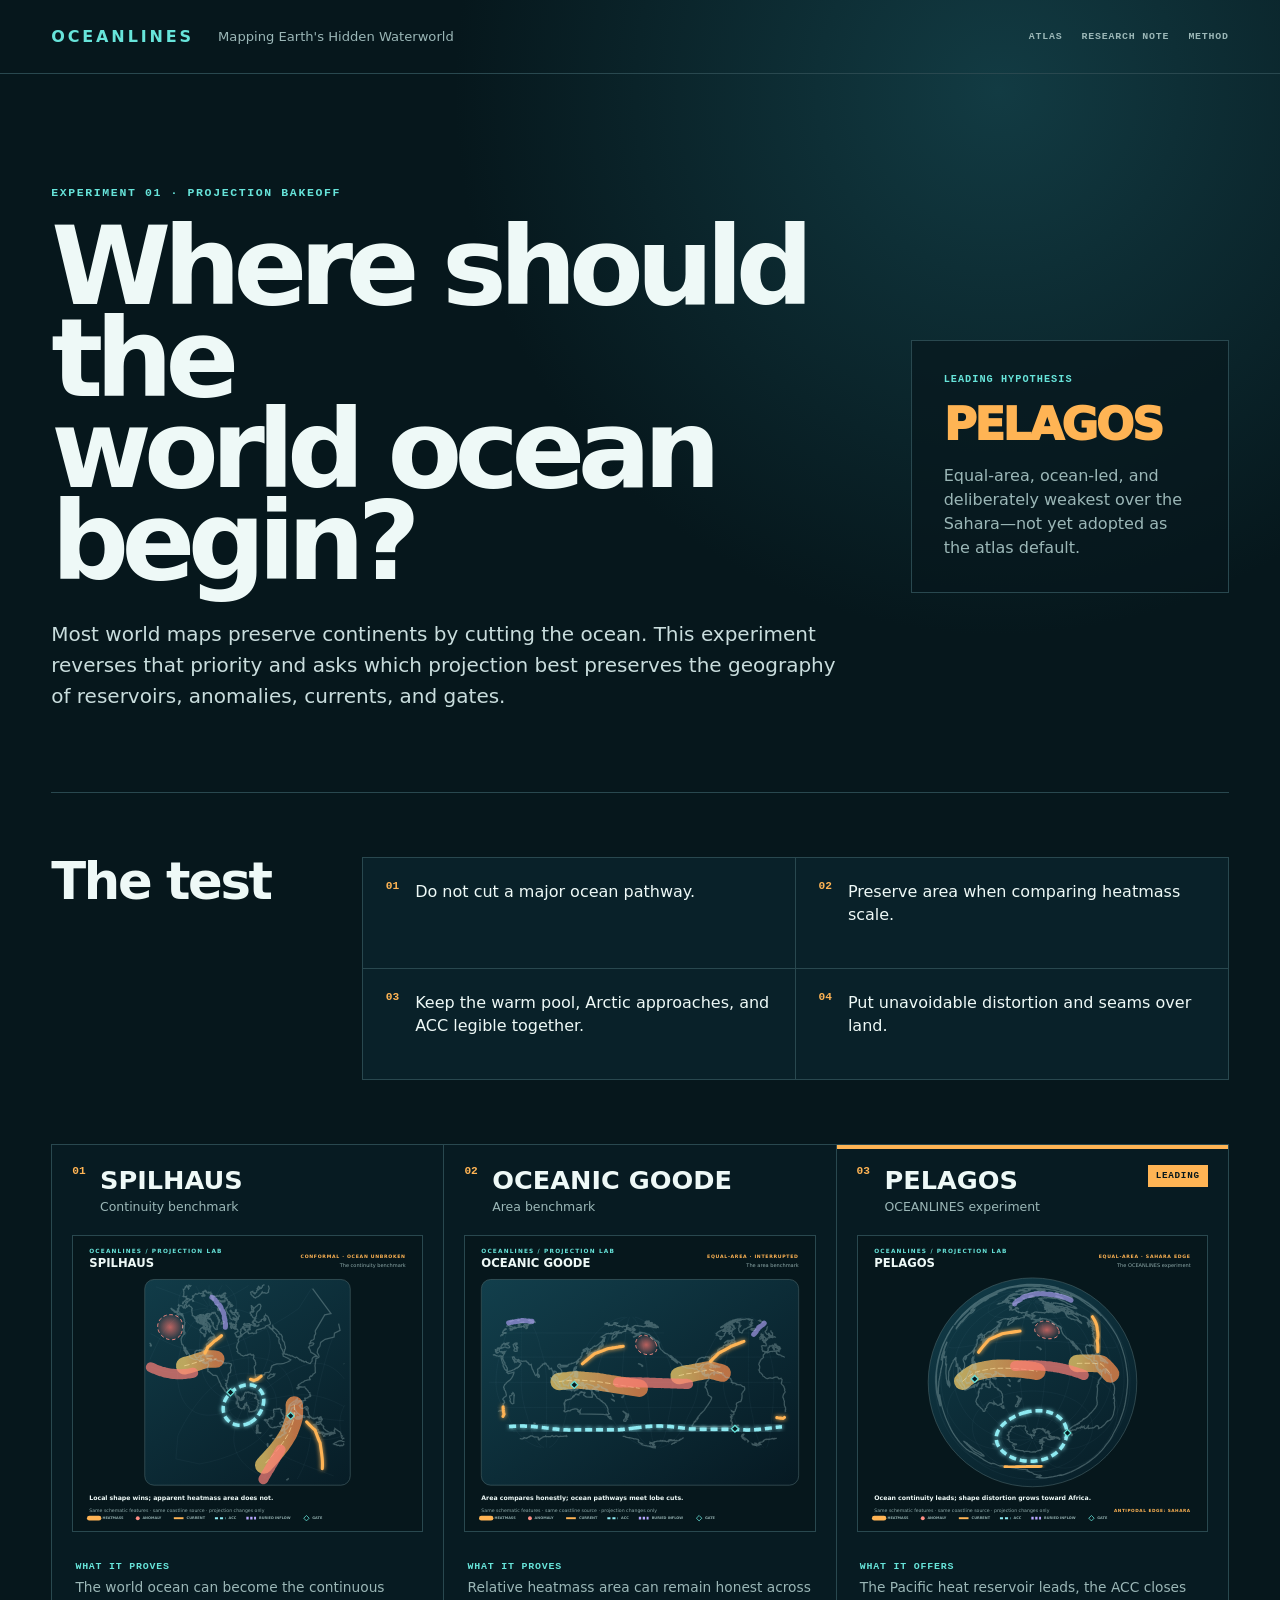
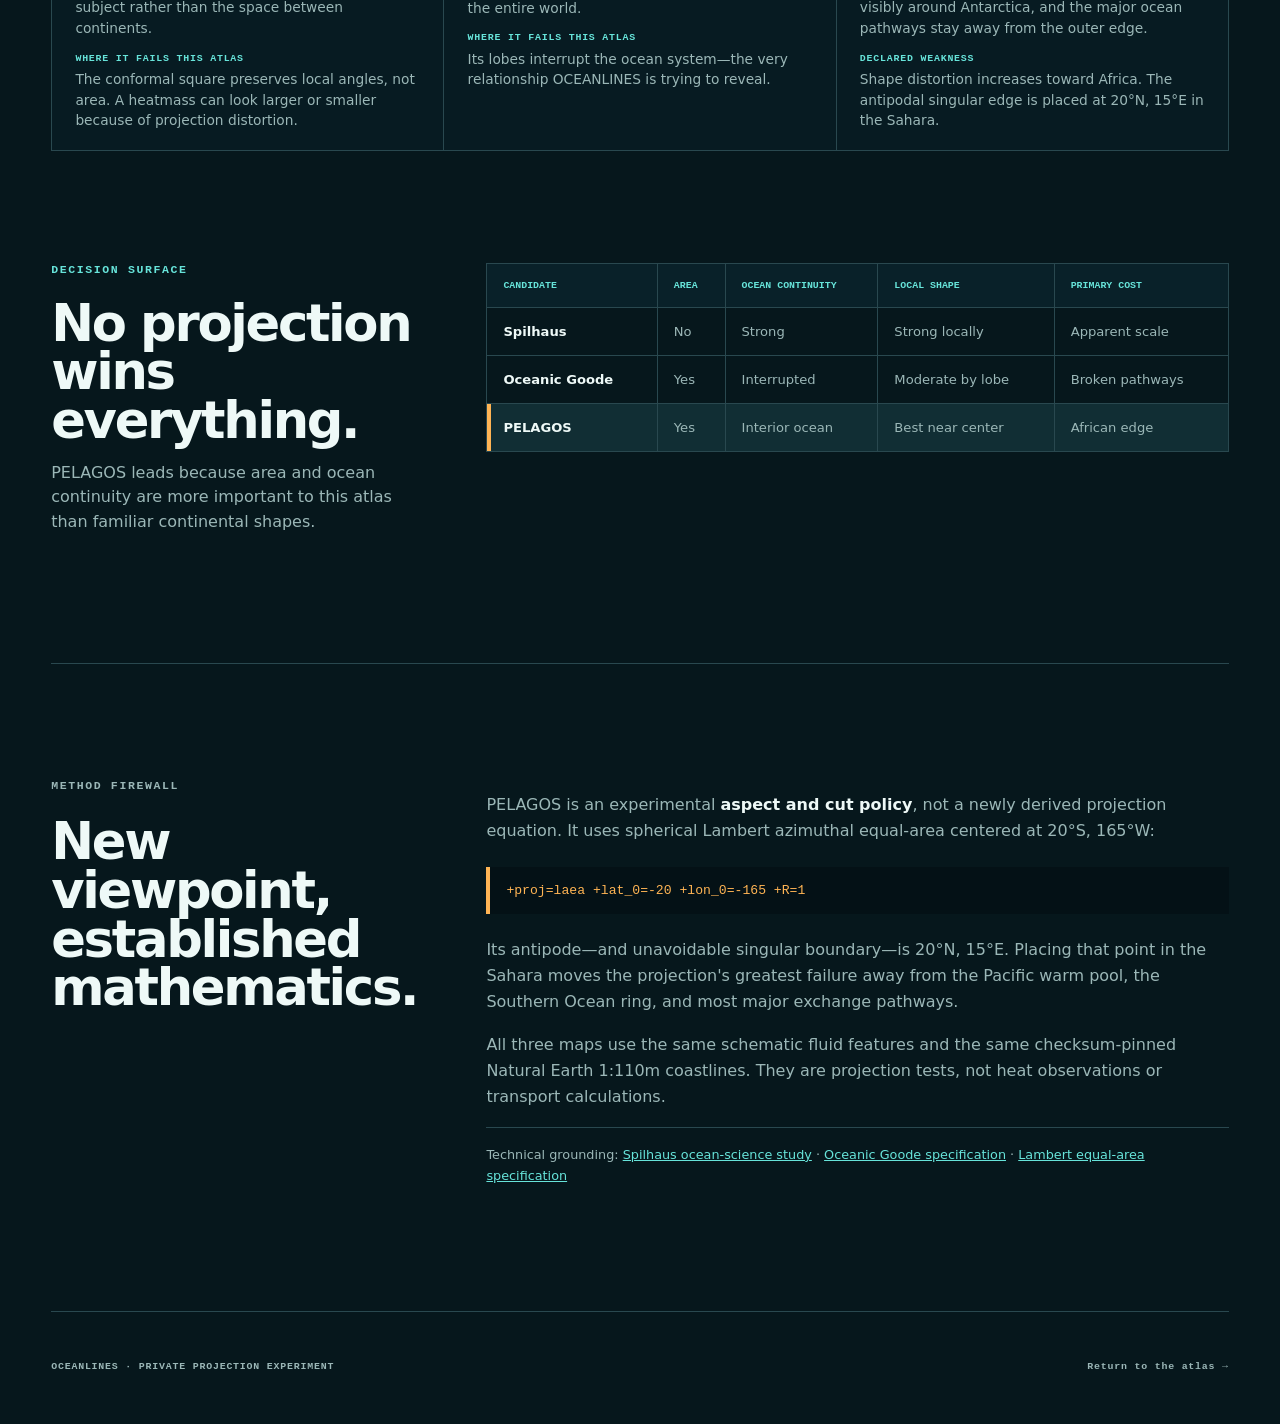
==== projections/index.html @ 92345ec1 "Add PELAGOS projection laboratory" ====
<!doctype html>
<html lang="en">
<head>
  <meta charset="utf-8">
  <meta name="viewport" content="width=device-width,initial-scale=1">
  <meta name="description" content="OCEANLINES projection laboratory comparing Spilhaus, Oceanic Goode, and the experimental PELAGOS ocean-first equal-area aspect.">
  <title>Projection Laboratory · OCEANLINES</title>
  <link rel="stylesheet" href="styles.css">
</head>
<body>
  <header class="masthead">
    <a class="wordmark" href="../">OCEANLINES</a>
    <p>Mapping Earth's Hidden Waterworld</p>
    <nav aria-label="Primary"><a href="../atlas/">Atlas</a><a href="../research/">Research note</a><a href="../atlas/README.md">Method</a></nav>
  </header>

  <main>
    <section class="hero" aria-labelledby="page-title">
      <p class="eyebrow">EXPERIMENT 01 · PROJECTION BAKEOFF</p>
      <h1 id="page-title">Where should the<br>world ocean begin?</h1>
      <p class="lede">Most world maps preserve continents by cutting the ocean. This experiment reverses that priority and asks which projection best preserves the geography of reservoirs, anomalies, currents, and gates.</p>
      <div class="status"><strong>Leading hypothesis</strong><span>PELAGOS</span><p>Equal-area, ocean-led, and deliberately weakest over the Sahara—not yet adopted as the atlas default.</p></div>
    </section>

    <section class="criteria" aria-labelledby="criteria-title">
      <h2 id="criteria-title">The test</h2>
      <ol>
        <li><b>01</b><span>Do not cut a major ocean pathway.</span></li>
        <li><b>02</b><span>Preserve area when comparing heatmass scale.</span></li>
        <li><b>03</b><span>Keep the warm pool, Arctic approaches, and ACC legible together.</span></li>
        <li><b>04</b><span>Put unavoidable distortion and seams over land.</span></li>
      </ol>
    </section>

    <section class="candidates" aria-label="Projection candidates">
      <article>
        <header><span>01</span><div><h2>Spilhaus</h2><p>Continuity benchmark</p></div></header>
        <a href="../figures/oceanlines-projection-spilhaus.svg" target="_blank" rel="noopener"><img src="../figures/oceanlines-projection-spilhaus.svg" alt="Spilhaus projection with a connected world ocean, distorted heatmass areas, an enclosed Antarctic Circumpolar Current, and fragmented continents."></a>
        <div class="verdict"><strong>What it proves</strong><p>The world ocean can become the continuous subject rather than the space between continents.</p><strong>Where it fails this atlas</strong><p>The conformal square preserves local angles, not area. A heatmass can look larger or smaller because of projection distortion.</p></div>
      </article>

      <article>
        <header><span>02</span><div><h2>Oceanic Goode</h2><p>Area benchmark</p></div></header>
        <a href="../figures/oceanlines-projection-oceanic-goode.svg" target="_blank" rel="noopener"><img src="../figures/oceanlines-projection-oceanic-goode.svg" alt="Oceanic Goode equal-area projection showing honest relative area but interruptions across the global ocean and current paths."></a>
        <div class="verdict"><strong>What it proves</strong><p>Relative heatmass area can remain honest across the entire world.</p><strong>Where it fails this atlas</strong><p>Its lobes interrupt the ocean system—the very relationship OCEANLINES is trying to reveal.</p></div>
      </article>

      <article class="leading">
        <header><span>03</span><div><h2>Pelagos</h2><p>OCEANLINES experiment</p></div><em>LEADING</em></header>
        <a href="../figures/oceanlines-projection-pelagos.svg" target="_blank" rel="noopener"><img src="../figures/oceanlines-projection-pelagos.svg" alt="PELAGOS equal-area circular projection centered in the South Pacific, showing tropical heat reservoirs across the middle and the Antarctic Circumpolar Current as a closed southern ring."></a>
        <div class="verdict"><strong>What it offers</strong><p>The Pacific heat reservoir leads, the ACC closes visibly around Antarctica, and the major ocean pathways stay away from the outer edge.</p><strong>Declared weakness</strong><p>Shape distortion increases toward Africa. The antipodal singular edge is placed at 20°N, 15°E in the Sahara.</p></div>
      </article>
    </section>

    <section class="scorecard" aria-labelledby="scorecard-title">
      <div><p class="eyebrow">DECISION SURFACE</p><h2 id="scorecard-title">No projection wins everything.</h2><p>PELAGOS leads because area and ocean continuity are more important to this atlas than familiar continental shapes.</p></div>
      <div class="table-wrap"><table>
        <thead><tr><th>Candidate</th><th>Area</th><th>Ocean continuity</th><th>Local shape</th><th>Primary cost</th></tr></thead>
        <tbody>
          <tr><th>Spilhaus</th><td>No</td><td>Strong</td><td>Strong locally</td><td>Apparent scale</td></tr>
          <tr><th>Oceanic Goode</th><td>Yes</td><td>Interrupted</td><td>Moderate by lobe</td><td>Broken pathways</td></tr>
          <tr class="selected"><th>PELAGOS</th><td>Yes</td><td>Interior ocean</td><td>Best near center</td><td>African edge</td></tr>
        </tbody>
      </table></div>
    </section>

    <section class="method" aria-labelledby="method-title">
      <div><p class="eyebrow">METHOD FIREWALL</p><h2 id="method-title">New viewpoint,<br>established mathematics.</h2></div>
      <div>
        <p>PELAGOS is an experimental <strong>aspect and cut policy</strong>, not a newly derived projection equation. It uses spherical Lambert azimuthal equal-area centered at 20°S, 165°W:</p>
        <code>+proj=laea +lat_0=-20 +lon_0=-165 +R=1</code>
        <p>Its antipode—and unavoidable singular boundary—is 20°N, 15°E. Placing that point in the Sahara moves the projection's greatest failure away from the Pacific warm pool, the Southern Ocean ring, and most major exchange pathways.</p>
        <p>All three maps use the same schematic fluid features and the same checksum-pinned Natural Earth 1:110m coastlines. They are projection tests, not heat observations or transport calculations.</p>
        <p class="sources">Technical grounding: <a href="https://doi.org/10.1038/s41597-023-02309-6">Spilhaus ocean-science study</a> · <a href="https://proj.org/en/stable/operations/projections/igh_o.html">Oceanic Goode specification</a> · <a href="https://proj.org/en/stable/operations/projections/laea.html">Lambert equal-area specification</a></p>
      </div>
    </section>
  </main>

  <footer><span>OCEANLINES · PRIVATE PROJECTION EXPERIMENT</span><a href="../atlas/">Return to the atlas →</a></footer>
</body>
</html>
---- projections/styles.css ----
:root { --deep:#06171c; --panel:#092129; --line:#29484f; --ink:#eef9f7; --muted:#9bb7b7; --cyan:#67e4da; --warm:#ffb454; --coral:#ff766c; }
* { box-sizing:border-box; }
html { overflow-x:hidden; background:var(--deep); }
body { margin:0; overflow-x:hidden; color:var(--ink); background:radial-gradient(circle at 78% 3%,#123b43 0,var(--deep) 34rem); font-family:Inter,ui-sans-serif,system-ui,sans-serif; }
a { color:inherit; }
.masthead { min-height:74px; padding:0 4vw; display:flex; align-items:center; gap:24px; border-bottom:1px solid var(--line); }
.wordmark { color:var(--cyan); font-weight:900; letter-spacing:.18em; text-decoration:none; }
.masthead p { margin:0; color:var(--muted); font-size:.82rem; }
.masthead nav { display:flex; gap:1.2rem; margin-left:auto; }
.masthead nav a { color:var(--muted); font:800 .62rem ui-monospace,monospace; letter-spacing:.08em; text-decoration:none; text-transform:uppercase; }
.masthead a:hover,.masthead a:focus-visible,footer a:hover,footer a:focus-visible { color:var(--cyan); }
main { width:min(1500px,92vw); margin:auto; }
.hero { min-height:610px; padding:7rem 0 5rem; display:grid; grid-template-columns:minmax(0,2fr) minmax(270px,.8fr); column-gap:5vw; align-content:center; }
.hero > * { min-width:0; }
.eyebrow { grid-column:1/-1; margin:0 0 1.4rem; color:var(--cyan); font:800 .72rem ui-monospace,monospace; letter-spacing:.14em; }
h1 { grid-column:1; margin:0; max-width:950px; font-size:clamp(4rem,8.5vw,8rem); line-height:.84; letter-spacing:-.07em; }
.lede { grid-column:1; max-width:800px; margin:2rem 0 0; color:#c9dddd; font-size:1.25rem; line-height:1.55; }
.status { grid-column:2; grid-row:2/5; align-self:center; padding:2rem; border:1px solid var(--line); background:rgb(6 23 28/.68); }
.status strong { display:block; color:var(--cyan); font:800 .64rem ui-monospace,monospace; letter-spacing:.1em; text-transform:uppercase; }
.status span { display:block; margin:.8rem 0; color:var(--warm); font-size:2.8rem; font-weight:950; letter-spacing:-.05em; }
.status p { margin:0; color:var(--muted); line-height:1.5; }
.criteria { display:grid; grid-template-columns:.6fr 2fr; gap:4vw; padding:4rem 0; border-top:1px solid var(--line); }
.criteria h2,.scorecard h2,.method h2 { margin:0; font-size:clamp(2rem,4vw,4rem); line-height:.95; letter-spacing:-.045em; }
.criteria ol { display:grid; grid-template-columns:1fr 1fr; gap:1px; margin:0; padding:1px; list-style:none; background:var(--line); }
.criteria li { min-height:110px; padding:1.4rem; display:flex; gap:1rem; background:var(--panel); }
.criteria li b { color:var(--warm); font:900 .7rem ui-monospace,monospace; }
.criteria li span { max-width:25rem; line-height:1.45; }
.candidates { display:grid; grid-template-columns:repeat(3,1fr); gap:1px; padding:1px; background:var(--line); }
.candidates article { min-width:0; padding:1.25rem; background:#071b22; }
.candidates article.leading { box-shadow:inset 0 4px 0 var(--warm); }
.candidates article > header { min-height:70px; display:flex; align-items:flex-start; gap:.9rem; }
.candidates header > span { color:var(--warm); font:900 .7rem ui-monospace,monospace; }
.candidates h2 { margin:0; font-size:1.6rem; text-transform:uppercase; }
.candidates header p { margin:.25rem 0 0; color:var(--muted); font-size:.78rem; }
.candidates header em { margin-left:auto; padding:.35rem .5rem; color:var(--deep); background:var(--warm); font:900 .58rem ui-monospace,monospace; letter-spacing:.08em; font-style:normal; }
.candidates article > a { display:block; }
.candidates article > a:focus-visible { outline:3px solid var(--cyan); outline-offset:3px; }
.candidates img { display:block; width:100%; border:1px solid var(--line); background:var(--deep); }
.verdict { padding:.9rem .2rem 0; }
.verdict strong { display:block; margin-top:.9rem; color:var(--cyan); font:800 .62rem ui-monospace,monospace; letter-spacing:.08em; text-transform:uppercase; }
.verdict p { margin:.35rem 0 0; color:var(--muted); font-size:.86rem; line-height:1.48; }
.scorecard,.method { display:grid; grid-template-columns:.75fr 1.5fr; gap:5vw; padding:7rem 0; border-bottom:1px solid var(--line); }
.scorecard > div > p:not(.eyebrow) { max-width:31rem; color:var(--muted); line-height:1.55; }
.table-wrap { overflow-x:auto; }
table { width:100%; border-collapse:collapse; font-size:.82rem; }
th,td { padding:1rem; border:1px solid var(--line); text-align:left; }
thead th { color:var(--cyan); background:var(--panel); font:800 .62rem ui-monospace,monospace; text-transform:uppercase; }
tbody th { color:var(--ink); }
tbody td { color:var(--muted); }
tr.selected { background:#112e34; box-shadow:inset 4px 0 0 var(--warm); }
.method > div:last-child { max-width:760px; }
.method p { color:var(--muted); line-height:1.65; }
.method strong { color:var(--ink); }
code { display:block; margin:1.4rem 0; padding:1rem; overflow:auto; border-left:4px solid var(--warm); color:var(--warm); background:#041116; font-size:.82rem; }
.sources { padding-top:1rem; border-top:1px solid var(--line); font-size:.8rem; }
.sources a { color:var(--cyan); }
footer { min-height:110px; padding:2rem 4vw; display:flex; align-items:center; color:var(--muted); font:800 .62rem ui-monospace,monospace; letter-spacing:.08em; }
footer a { margin-left:auto; text-decoration:none; }
@media (max-width:950px) {
  .hero { grid-template-columns:1fr; padding-top:5rem; }.hero .eyebrow,.hero h1,.hero .lede,.status { grid-column:1; grid-row:auto; }.status { margin-top:2rem; }
  .criteria,.scorecard,.method { grid-template-columns:1fr; }.candidates { grid-template-columns:1fr; }.candidates article { padding:1rem; }.candidates img { max-height:72vh; }
}
@media (max-width:620px) {
  .masthead p { display:none; }.masthead nav a:not(:first-child) { display:none; }.criteria ol { grid-template-columns:1fr; }h1 { max-width:100%; font-size:clamp(2.8rem,14vw,3.6rem); overflow-wrap:anywhere; }.hero { min-height:auto; }.lede,.status p { overflow-wrap:anywhere; }
}
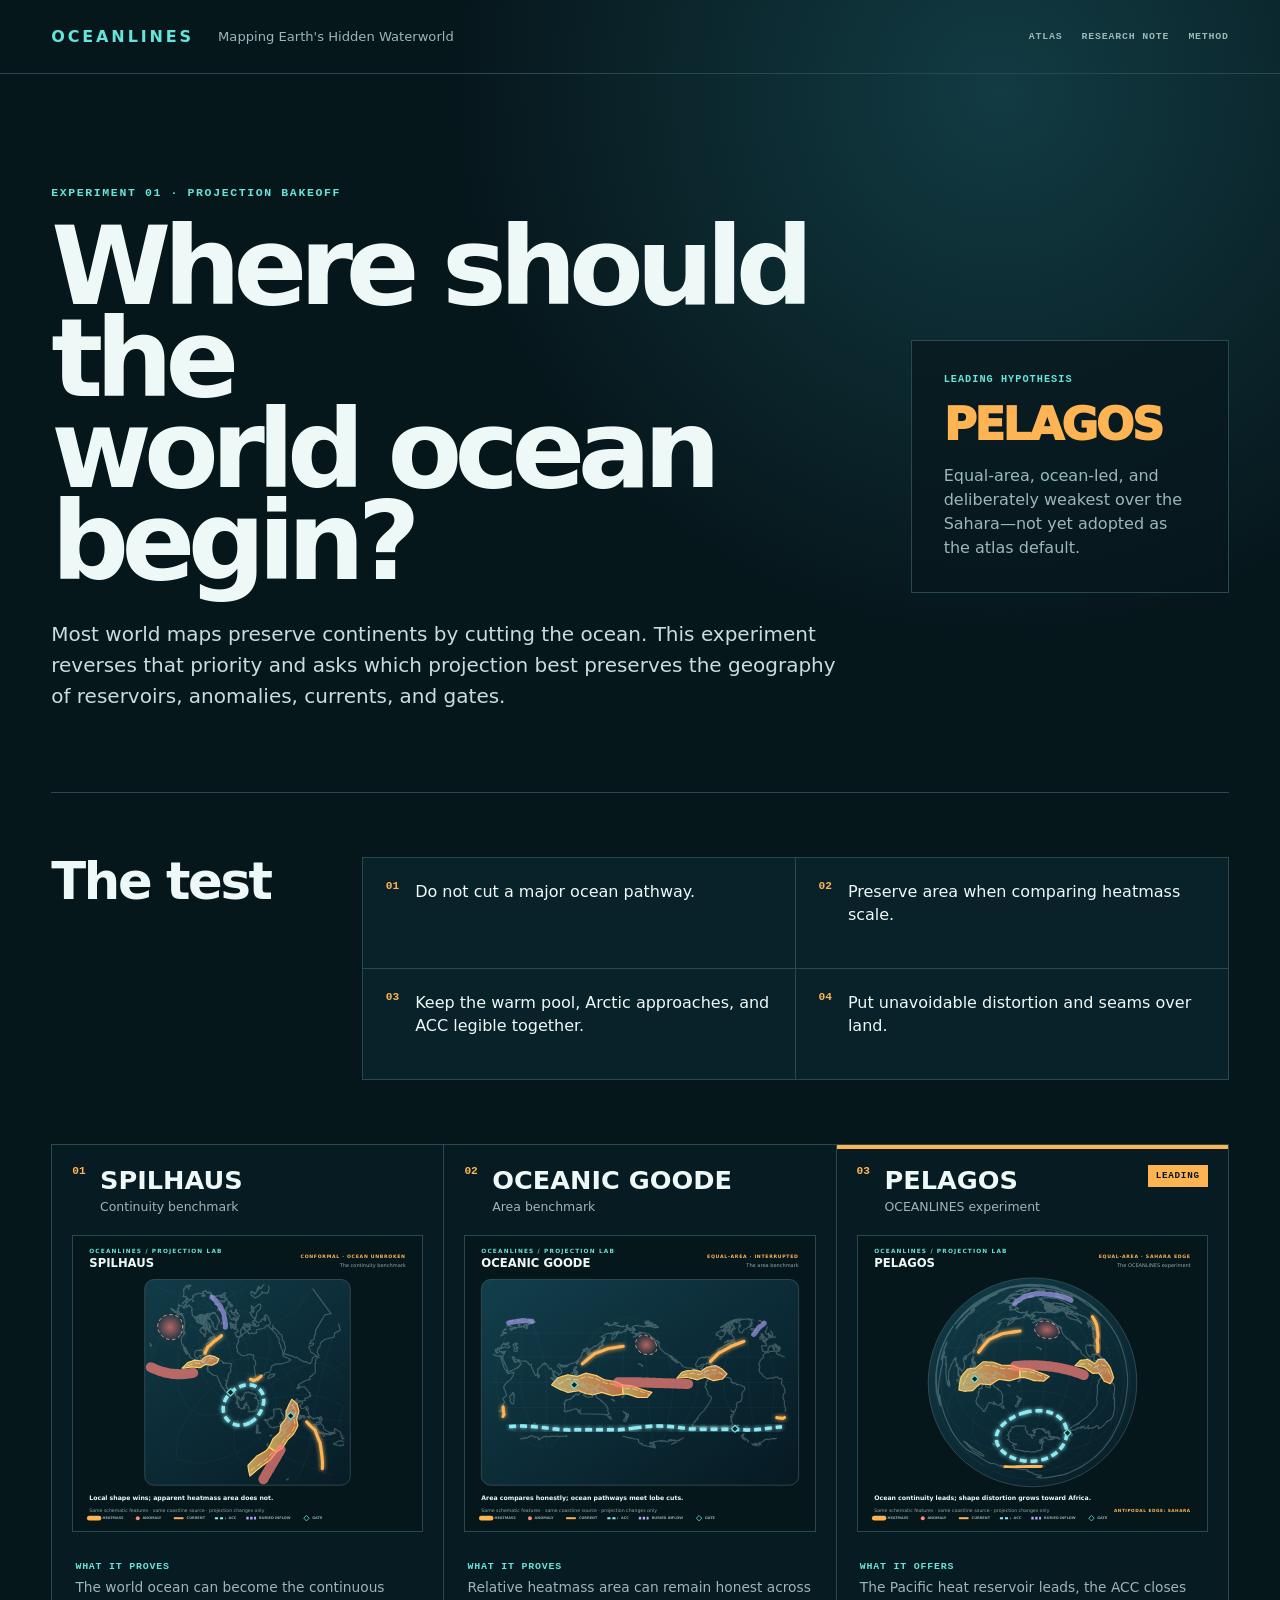
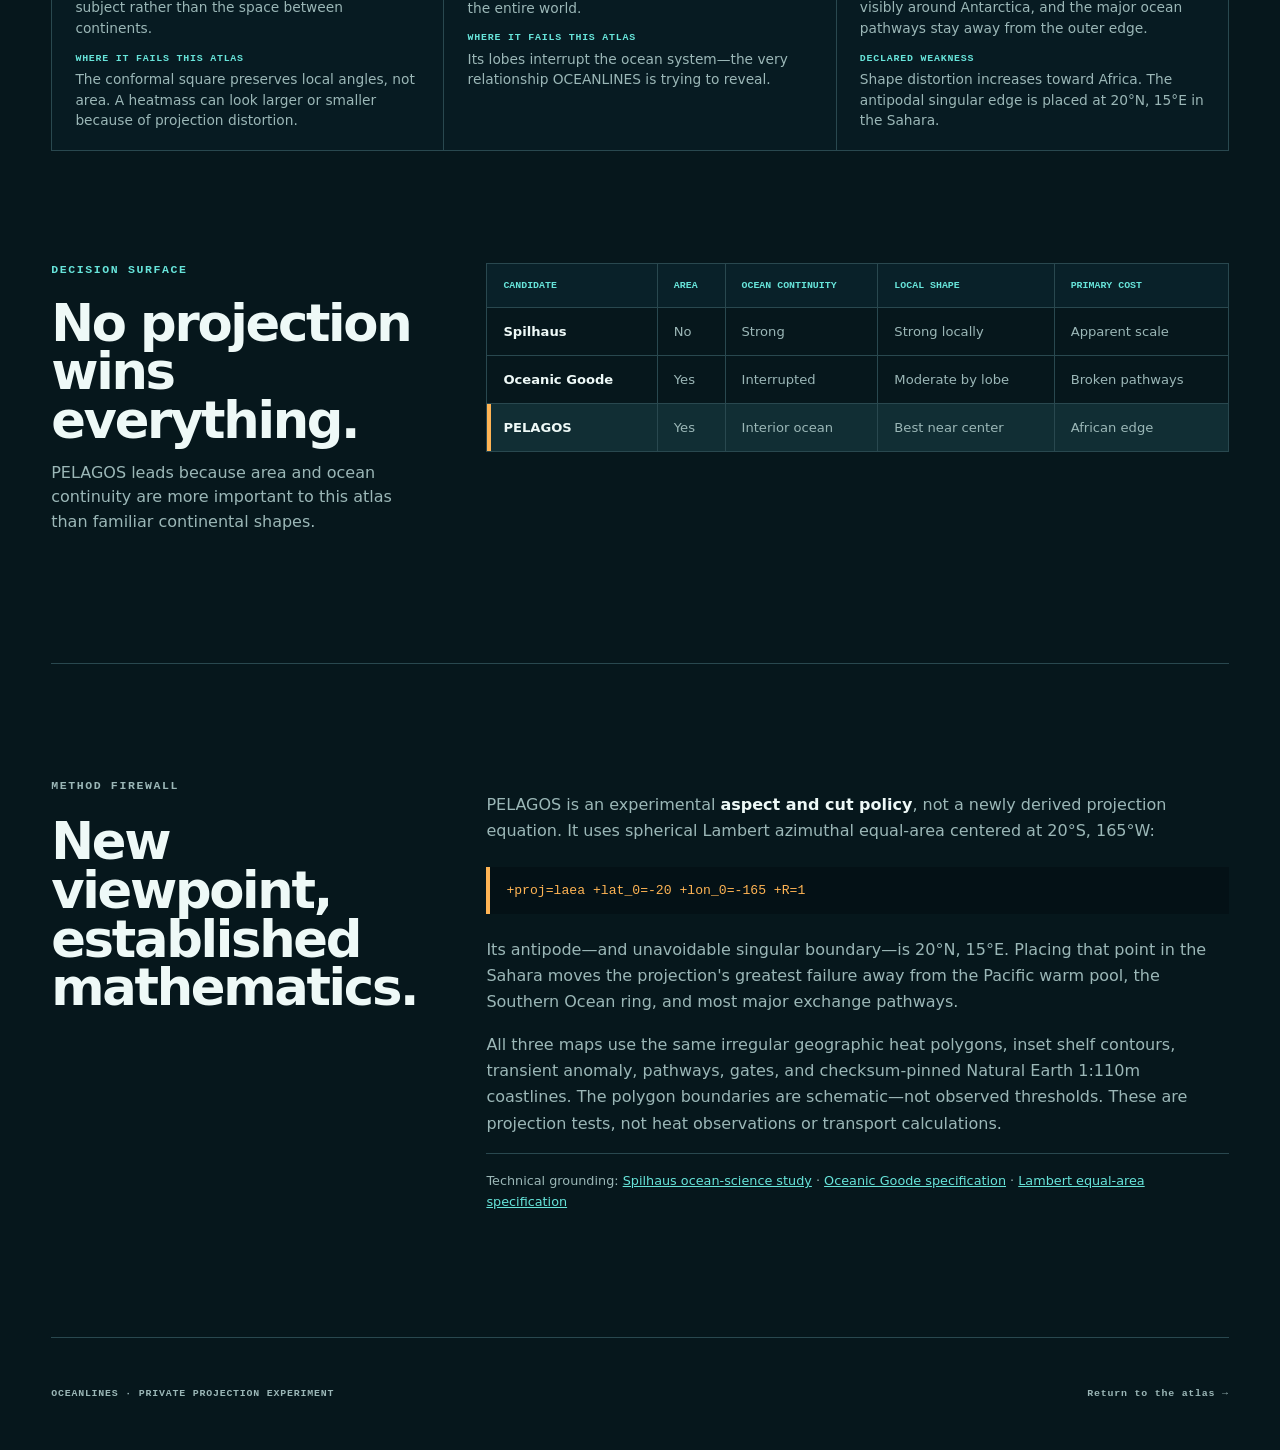
==== commit dbe8165e: "Project defined heatmass areas in bakeoff" ====
--- a/projections/index.html
+++ b/projections/index.html
@@ -70,7 +70,7 @@
         <p>PELAGOS is an experimental <strong>aspect and cut policy</strong>, not a newly derived projection equation. It uses spherical Lambert azimuthal equal-area centered at 20°S, 165°W:</p>
         <code>+proj=laea +lat_0=-20 +lon_0=-165 +R=1</code>
         <p>Its antipode—and unavoidable singular boundary—is 20°N, 15°E. Placing that point in the Sahara moves the projection's greatest failure away from the Pacific warm pool, the Southern Ocean ring, and most major exchange pathways.</p>
-        <p>All three maps use the same schematic fluid features and the same checksum-pinned Natural Earth 1:110m coastlines. They are projection tests, not heat observations or transport calculations.</p>
+        <p>All three maps use the same irregular geographic heat polygons, inset shelf contours, transient anomaly, pathways, gates, and checksum-pinned Natural Earth 1:110m coastlines. The polygon boundaries are schematic—not observed thresholds. These are projection tests, not heat observations or transport calculations.</p>
         <p class="sources">Technical grounding: <a href="https://doi.org/10.1038/s41597-023-02309-6">Spilhaus ocean-science study</a> · <a href="https://proj.org/en/stable/operations/projections/igh_o.html">Oceanic Goode specification</a> · <a href="https://proj.org/en/stable/operations/projections/laea.html">Lambert equal-area specification</a></p>
       </div>
     </section>
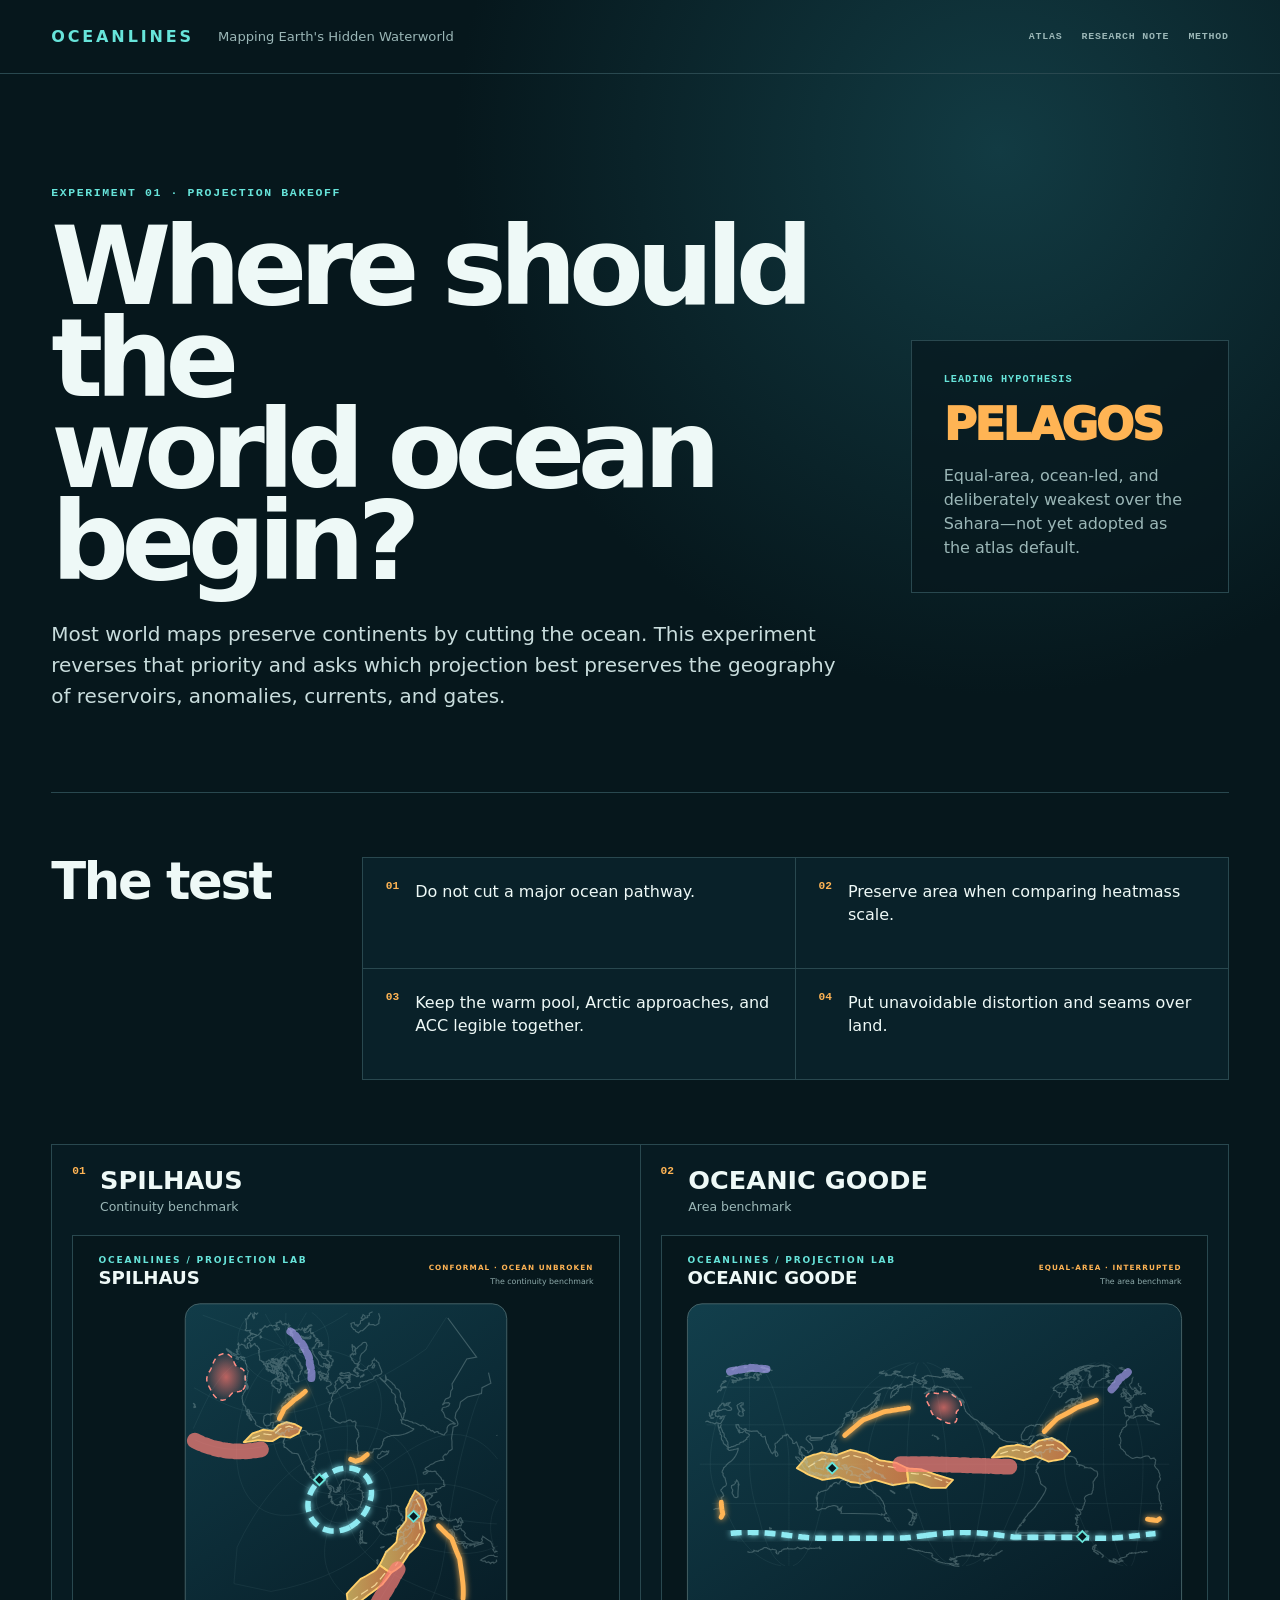
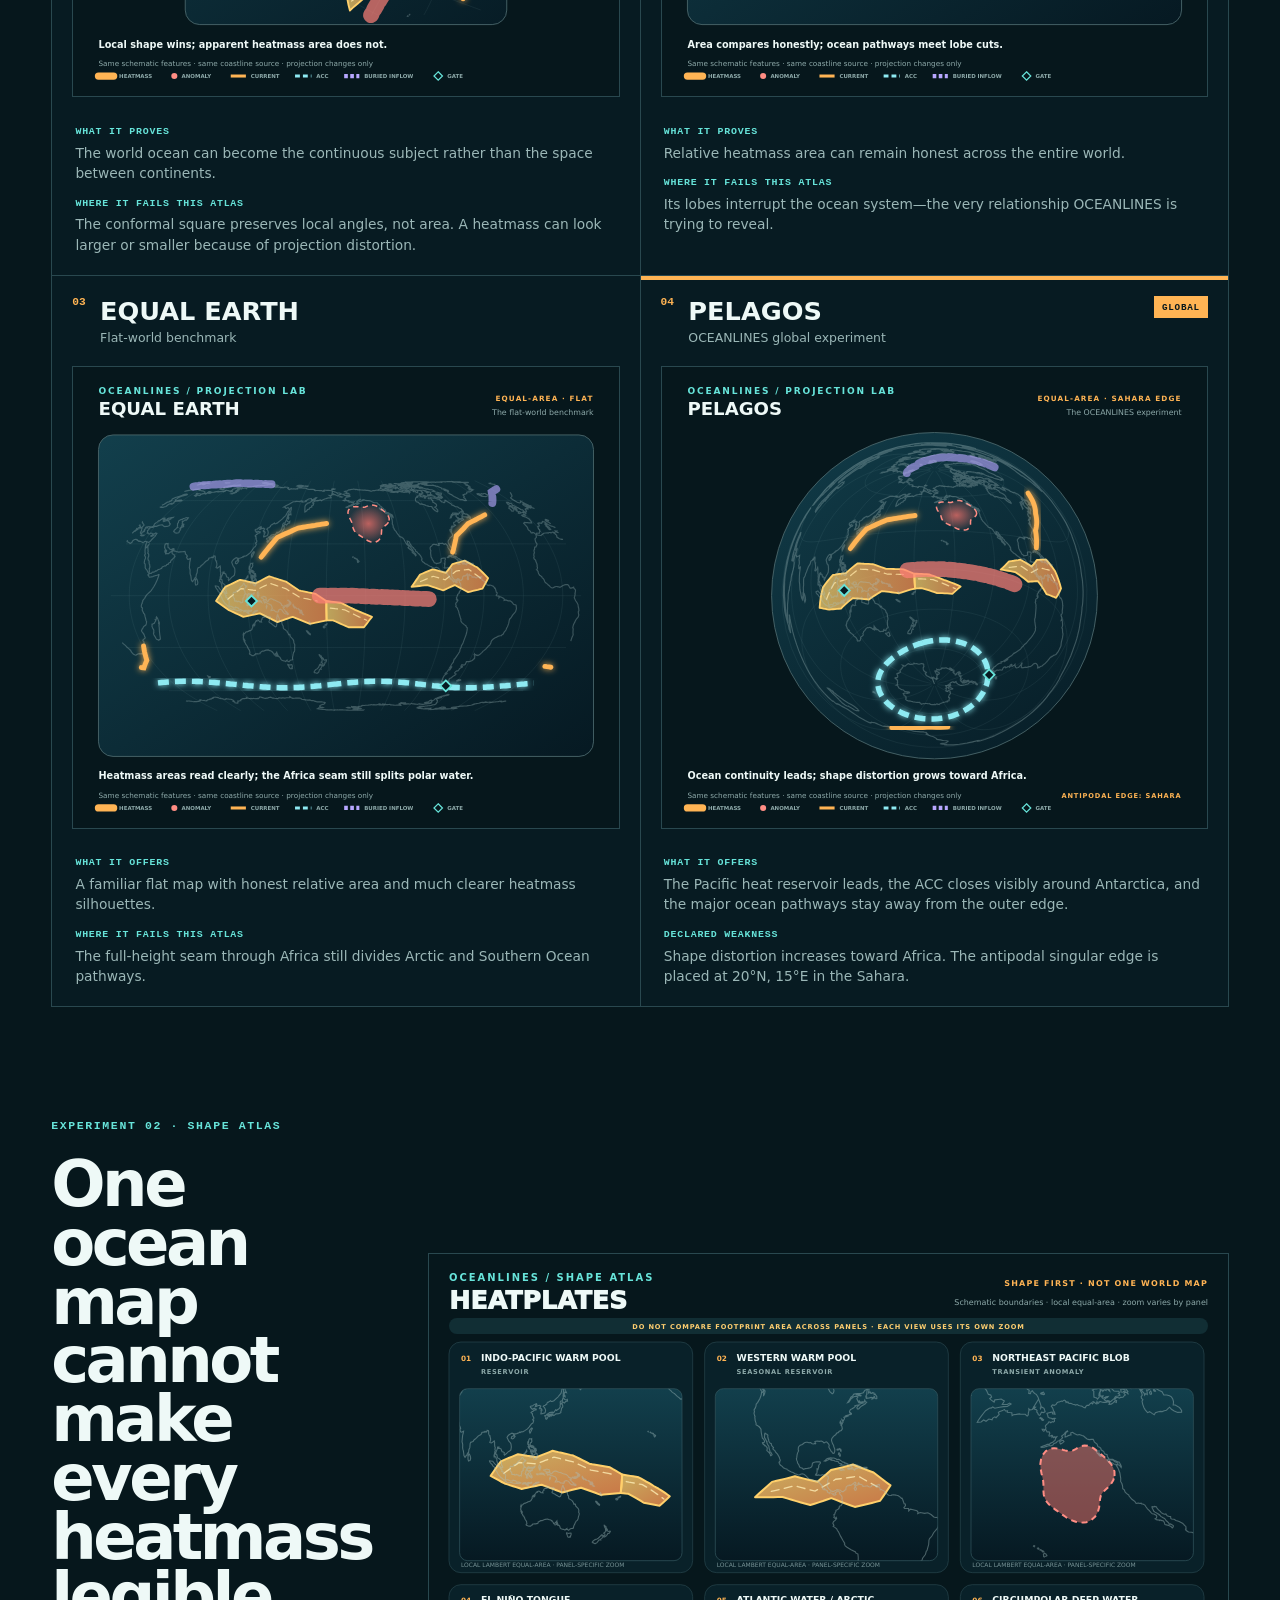
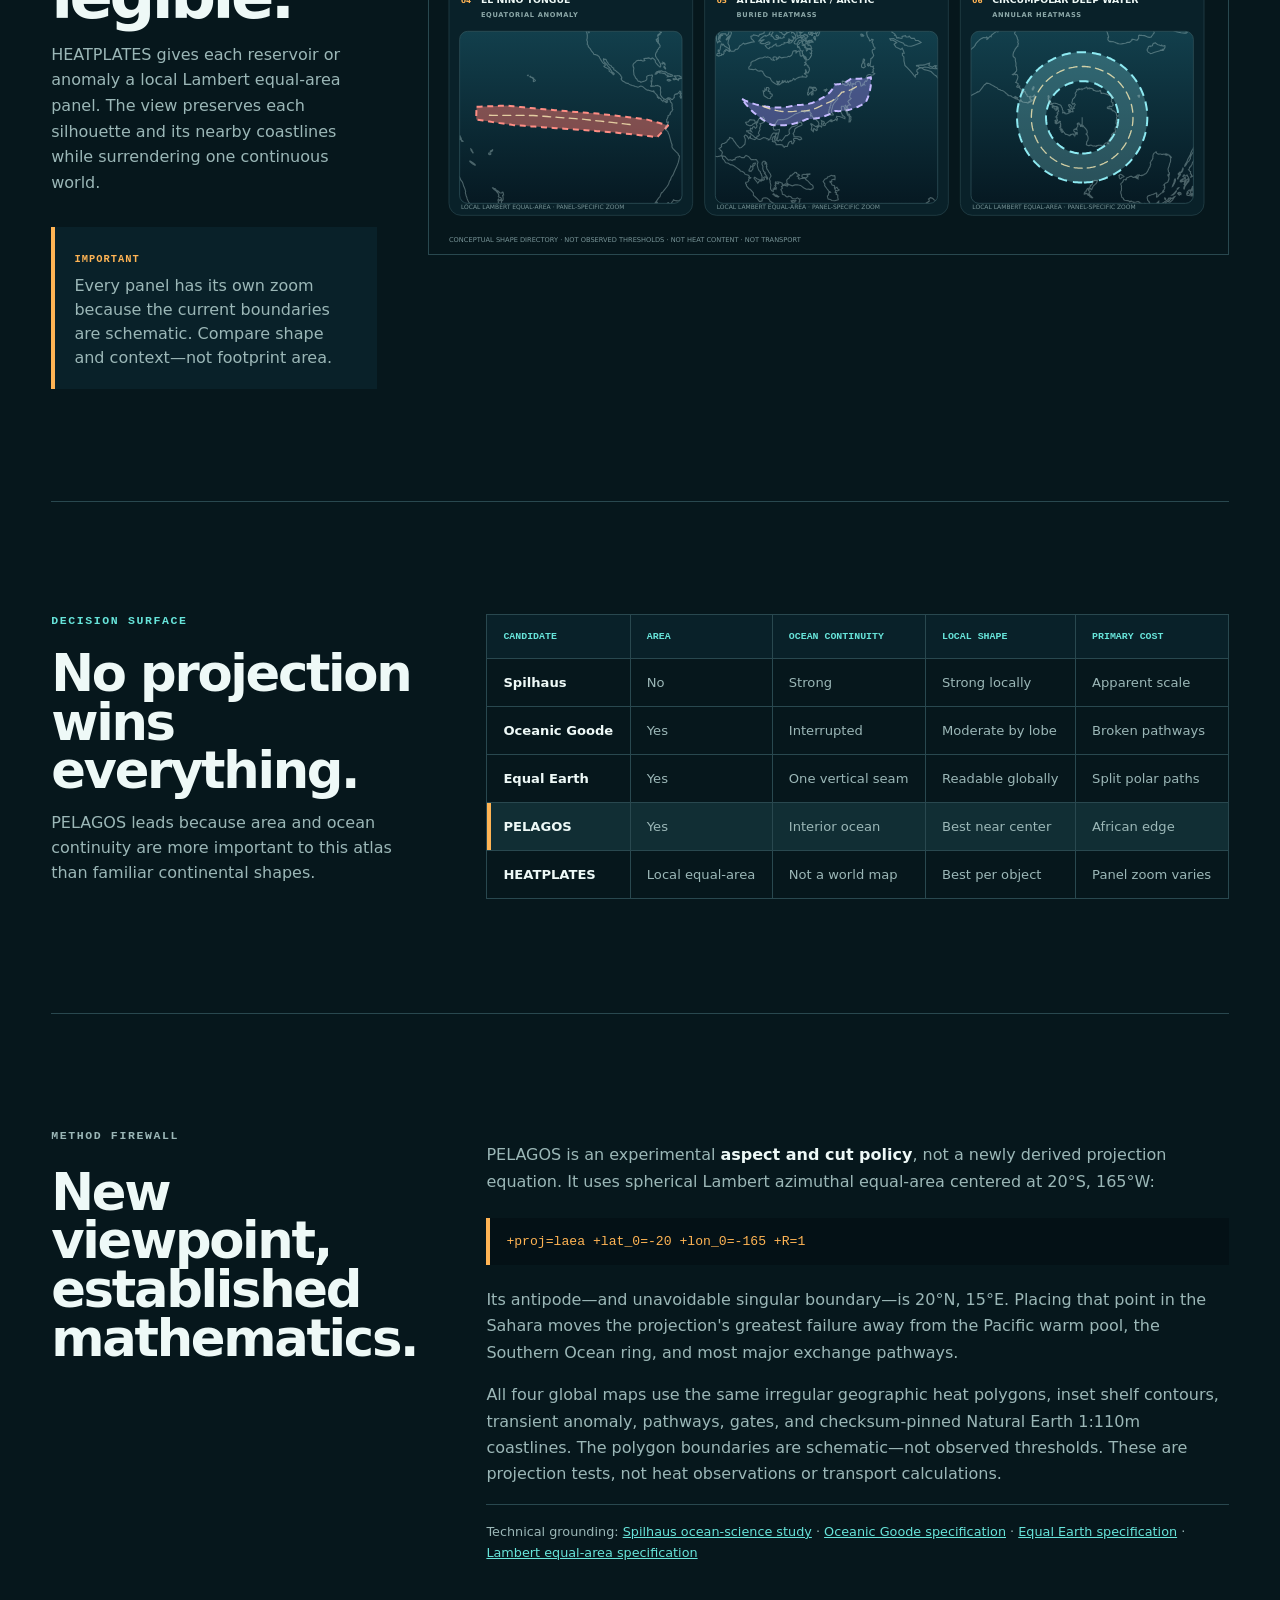
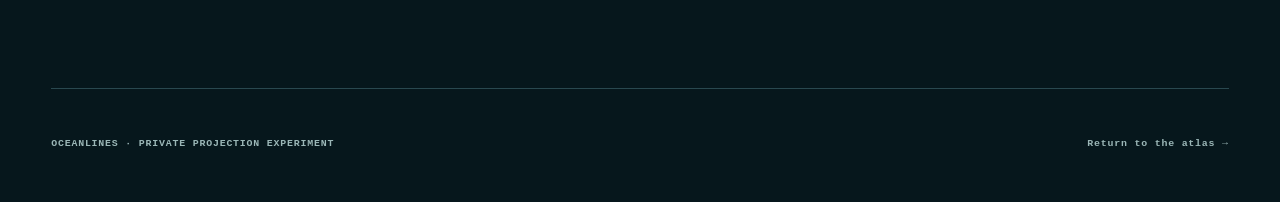
==== commit e91e67ad: "Add Equal Earth and HEATPLATES views" ====
--- a/projections/index.html
+++ b/projections/index.html
@@ -3,7 +3,7 @@
 <head>
   <meta charset="utf-8">
   <meta name="viewport" content="width=device-width,initial-scale=1">
-  <meta name="description" content="OCEANLINES projection laboratory comparing Spilhaus, Oceanic Goode, and the experimental PELAGOS ocean-first equal-area aspect.">
+  <meta name="description" content="OCEANLINES projection laboratory comparing Spilhaus, Oceanic Goode, Equal Earth, experimental PELAGOS, and local HEATPLATES.">
   <title>Projection Laboratory · OCEANLINES</title>
   <link rel="stylesheet" href="styles.css">
 </head>
@@ -45,11 +45,26 @@
         <div class="verdict"><strong>What it proves</strong><p>Relative heatmass area can remain honest across the entire world.</p><strong>Where it fails this atlas</strong><p>Its lobes interrupt the ocean system—the very relationship OCEANLINES is trying to reveal.</p></div>
       </article>
 
+      <article>
+        <header><span>03</span><div><h2>Equal Earth</h2><p>Flat-world benchmark</p></div></header>
+        <a href="../figures/oceanlines-projection-equal-earth.svg" target="_blank" rel="noopener"><img src="../figures/oceanlines-projection-equal-earth.svg" alt="South-Pacific-centered Equal Earth projection showing the defined heatmass areas prominently on a flat equal-area world map."></a>
+        <div class="verdict"><strong>What it offers</strong><p>A familiar flat map with honest relative area and much clearer heatmass silhouettes.</p><strong>Where it fails this atlas</strong><p>The full-height seam through Africa still divides Arctic and Southern Ocean pathways.</p></div>
+      </article>
       <article class="leading">
-        <header><span>03</span><div><h2>Pelagos</h2><p>OCEANLINES experiment</p></div><em>LEADING</em></header>
+        <header><span>04</span><div><h2>Pelagos</h2><p>OCEANLINES global experiment</p></div><em>GLOBAL</em></header>
         <a href="../figures/oceanlines-projection-pelagos.svg" target="_blank" rel="noopener"><img src="../figures/oceanlines-projection-pelagos.svg" alt="PELAGOS equal-area circular projection centered in the South Pacific, showing tropical heat reservoirs across the middle and the Antarctic Circumpolar Current as a closed southern ring."></a>
         <div class="verdict"><strong>What it offers</strong><p>The Pacific heat reservoir leads, the ACC closes visibly around Antarctica, and the major ocean pathways stay away from the outer edge.</p><strong>Declared weakness</strong><p>Shape distortion increases toward Africa. The antipodal singular edge is placed at 20°N, 15°E in the Sahara.</p></div>
       </article>
+    </section>
+
+    <section class="heatplates" aria-labelledby="heatplates-title">
+      <div class="heatplates-copy">
+        <p class="eyebrow">EXPERIMENT 02 · SHAPE ATLAS</p>
+        <h2 id="heatplates-title">One ocean map cannot make every heatmass legible.</h2>
+        <p>HEATPLATES gives each reservoir or anomaly a local Lambert equal-area panel. The view preserves each silhouette and its nearby coastlines while surrendering one continuous world.</p>
+        <div class="heatplates-rule"><strong>Important</strong><p>Every panel has its own zoom because the current boundaries are schematic. Compare shape and context—not footprint area.</p></div>
+      </div>
+      <a class="heatplates-figure" href="../figures/oceanlines-heatplates.svg" target="_blank" rel="noopener"><img src="../figures/oceanlines-heatplates.svg" alt="HEATPLATES shape atlas with six separate flat local equal-area panels for the Indo-Pacific warm pool, Western warm pool, Northeast Pacific Blob, El Niño tongue, Atlantic Water in the Arctic, and Circumpolar Deep Water."></a>
     </section>
 
     <section class="scorecard" aria-labelledby="scorecard-title">
@@ -59,7 +74,9 @@
         <tbody>
           <tr><th>Spilhaus</th><td>No</td><td>Strong</td><td>Strong locally</td><td>Apparent scale</td></tr>
           <tr><th>Oceanic Goode</th><td>Yes</td><td>Interrupted</td><td>Moderate by lobe</td><td>Broken pathways</td></tr>
+          <tr><th>Equal Earth</th><td>Yes</td><td>One vertical seam</td><td>Readable globally</td><td>Split polar paths</td></tr>
           <tr class="selected"><th>PELAGOS</th><td>Yes</td><td>Interior ocean</td><td>Best near center</td><td>African edge</td></tr>
+          <tr><th>HEATPLATES</th><td>Local equal-area</td><td>Not a world map</td><td>Best per object</td><td>Panel zoom varies</td></tr>
         </tbody>
       </table></div>
     </section>
@@ -70,8 +87,8 @@
         <p>PELAGOS is an experimental <strong>aspect and cut policy</strong>, not a newly derived projection equation. It uses spherical Lambert azimuthal equal-area centered at 20°S, 165°W:</p>
         <code>+proj=laea +lat_0=-20 +lon_0=-165 +R=1</code>
         <p>Its antipode—and unavoidable singular boundary—is 20°N, 15°E. Placing that point in the Sahara moves the projection's greatest failure away from the Pacific warm pool, the Southern Ocean ring, and most major exchange pathways.</p>
-        <p>All three maps use the same irregular geographic heat polygons, inset shelf contours, transient anomaly, pathways, gates, and checksum-pinned Natural Earth 1:110m coastlines. The polygon boundaries are schematic—not observed thresholds. These are projection tests, not heat observations or transport calculations.</p>
-        <p class="sources">Technical grounding: <a href="https://doi.org/10.1038/s41597-023-02309-6">Spilhaus ocean-science study</a> · <a href="https://proj.org/en/stable/operations/projections/igh_o.html">Oceanic Goode specification</a> · <a href="https://proj.org/en/stable/operations/projections/laea.html">Lambert equal-area specification</a></p>
+        <p>All four global maps use the same irregular geographic heat polygons, inset shelf contours, transient anomaly, pathways, gates, and checksum-pinned Natural Earth 1:110m coastlines. The polygon boundaries are schematic—not observed thresholds. These are projection tests, not heat observations or transport calculations.</p>
+        <p class="sources">Technical grounding: <a href="https://doi.org/10.1038/s41597-023-02309-6">Spilhaus ocean-science study</a> · <a href="https://proj.org/en/stable/operations/projections/igh_o.html">Oceanic Goode specification</a> · <a href="https://proj.org/en/stable/operations/projections/eqearth.html">Equal Earth specification</a> · <a href="https://proj.org/en/stable/operations/projections/laea.html">Lambert equal-area specification</a></p>
       </div>
     </section>
   </main>
--- a/projections/styles.css
+++ b/projections/styles.css
@@ -25,7 +25,7 @@
 .criteria li { min-height:110px; padding:1.4rem; display:flex; gap:1rem; background:var(--panel); }
 .criteria li b { color:var(--warm); font:900 .7rem ui-monospace,monospace; }
 .criteria li span { max-width:25rem; line-height:1.45; }
-.candidates { display:grid; grid-template-columns:repeat(3,1fr); gap:1px; padding:1px; background:var(--line); }
+.candidates { display:grid; grid-template-columns:repeat(2,1fr); gap:1px; padding:1px; background:var(--line); }
 .candidates article { min-width:0; padding:1.25rem; background:#071b22; }
 .candidates article.leading { box-shadow:inset 0 4px 0 var(--warm); }
 .candidates article > header { min-height:70px; display:flex; align-items:flex-start; gap:.9rem; }
@@ -39,6 +39,15 @@
 .verdict { padding:.9rem .2rem 0; }
 .verdict strong { display:block; margin-top:.9rem; color:var(--cyan); font:800 .62rem ui-monospace,monospace; letter-spacing:.08em; text-transform:uppercase; }
 .verdict p { margin:.35rem 0 0; color:var(--muted); font-size:.86rem; line-height:1.48; }
+.heatplates { display:grid; grid-template-columns:minmax(270px,.65fr) minmax(0,1.6fr); gap:4vw; align-items:center; padding:7rem 0; border-bottom:1px solid var(--line); }
+.heatplates h2 { margin:0; font-size:clamp(2.4rem,5vw,5rem); line-height:.92; letter-spacing:-.055em; }
+.heatplates-copy > p:not(.eyebrow) { color:var(--muted); line-height:1.6; }
+.heatplates-rule { margin-top:2rem; padding:1.2rem; border-left:4px solid var(--warm); background:var(--panel); }
+.heatplates-rule strong { color:var(--warm); font:900 .65rem ui-monospace,monospace; letter-spacing:.1em; text-transform:uppercase; }
+.heatplates-rule p { margin:.5rem 0 0; color:var(--muted); line-height:1.5; }
+.heatplates-figure { display:block; min-width:0; }
+.heatplates-figure:focus-visible { outline:3px solid var(--cyan); outline-offset:3px; }
+.heatplates-figure img { display:block; width:100%; border:1px solid var(--line); background:var(--deep); }
 .scorecard,.method { display:grid; grid-template-columns:.75fr 1.5fr; gap:5vw; padding:7rem 0; border-bottom:1px solid var(--line); }
 .scorecard > div > p:not(.eyebrow) { max-width:31rem; color:var(--muted); line-height:1.55; }
 .table-wrap { overflow-x:auto; }
@@ -58,7 +67,7 @@
 footer a { margin-left:auto; text-decoration:none; }
 @media (max-width:950px) {
   .hero { grid-template-columns:1fr; padding-top:5rem; }.hero .eyebrow,.hero h1,.hero .lede,.status { grid-column:1; grid-row:auto; }.status { margin-top:2rem; }
-  .criteria,.scorecard,.method { grid-template-columns:1fr; }.candidates { grid-template-columns:1fr; }.candidates article { padding:1rem; }.candidates img { max-height:72vh; }
+  .criteria,.scorecard,.method,.heatplates { grid-template-columns:1fr; }.candidates { grid-template-columns:1fr; }.candidates article { padding:1rem; }.candidates img { max-height:72vh; }
 }
 @media (max-width:620px) {
   .masthead p { display:none; }.masthead nav a:not(:first-child) { display:none; }.criteria ol { grid-template-columns:1fr; }h1 { max-width:100%; font-size:clamp(2.8rem,14vw,3.6rem); overflow-wrap:anywhere; }.hero { min-height:auto; }.lede,.status p { overflow-wrap:anywhere; }
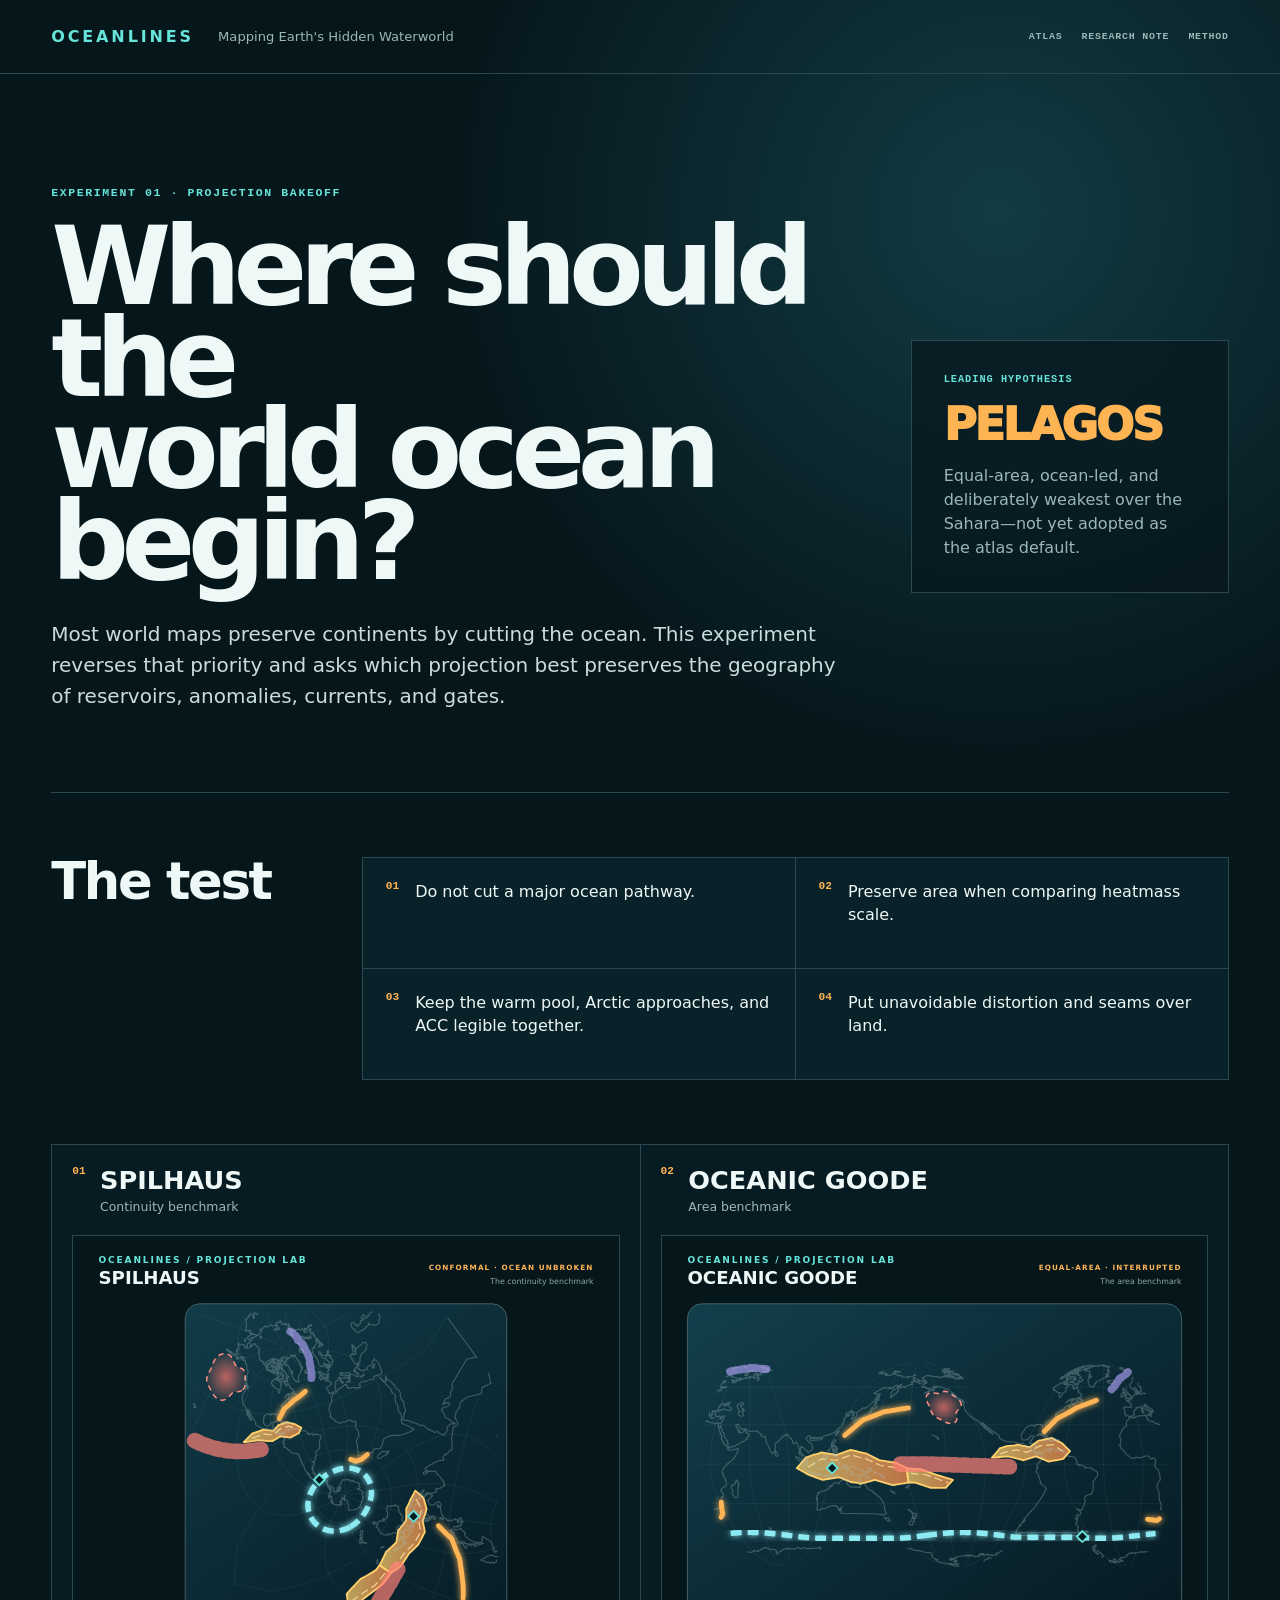
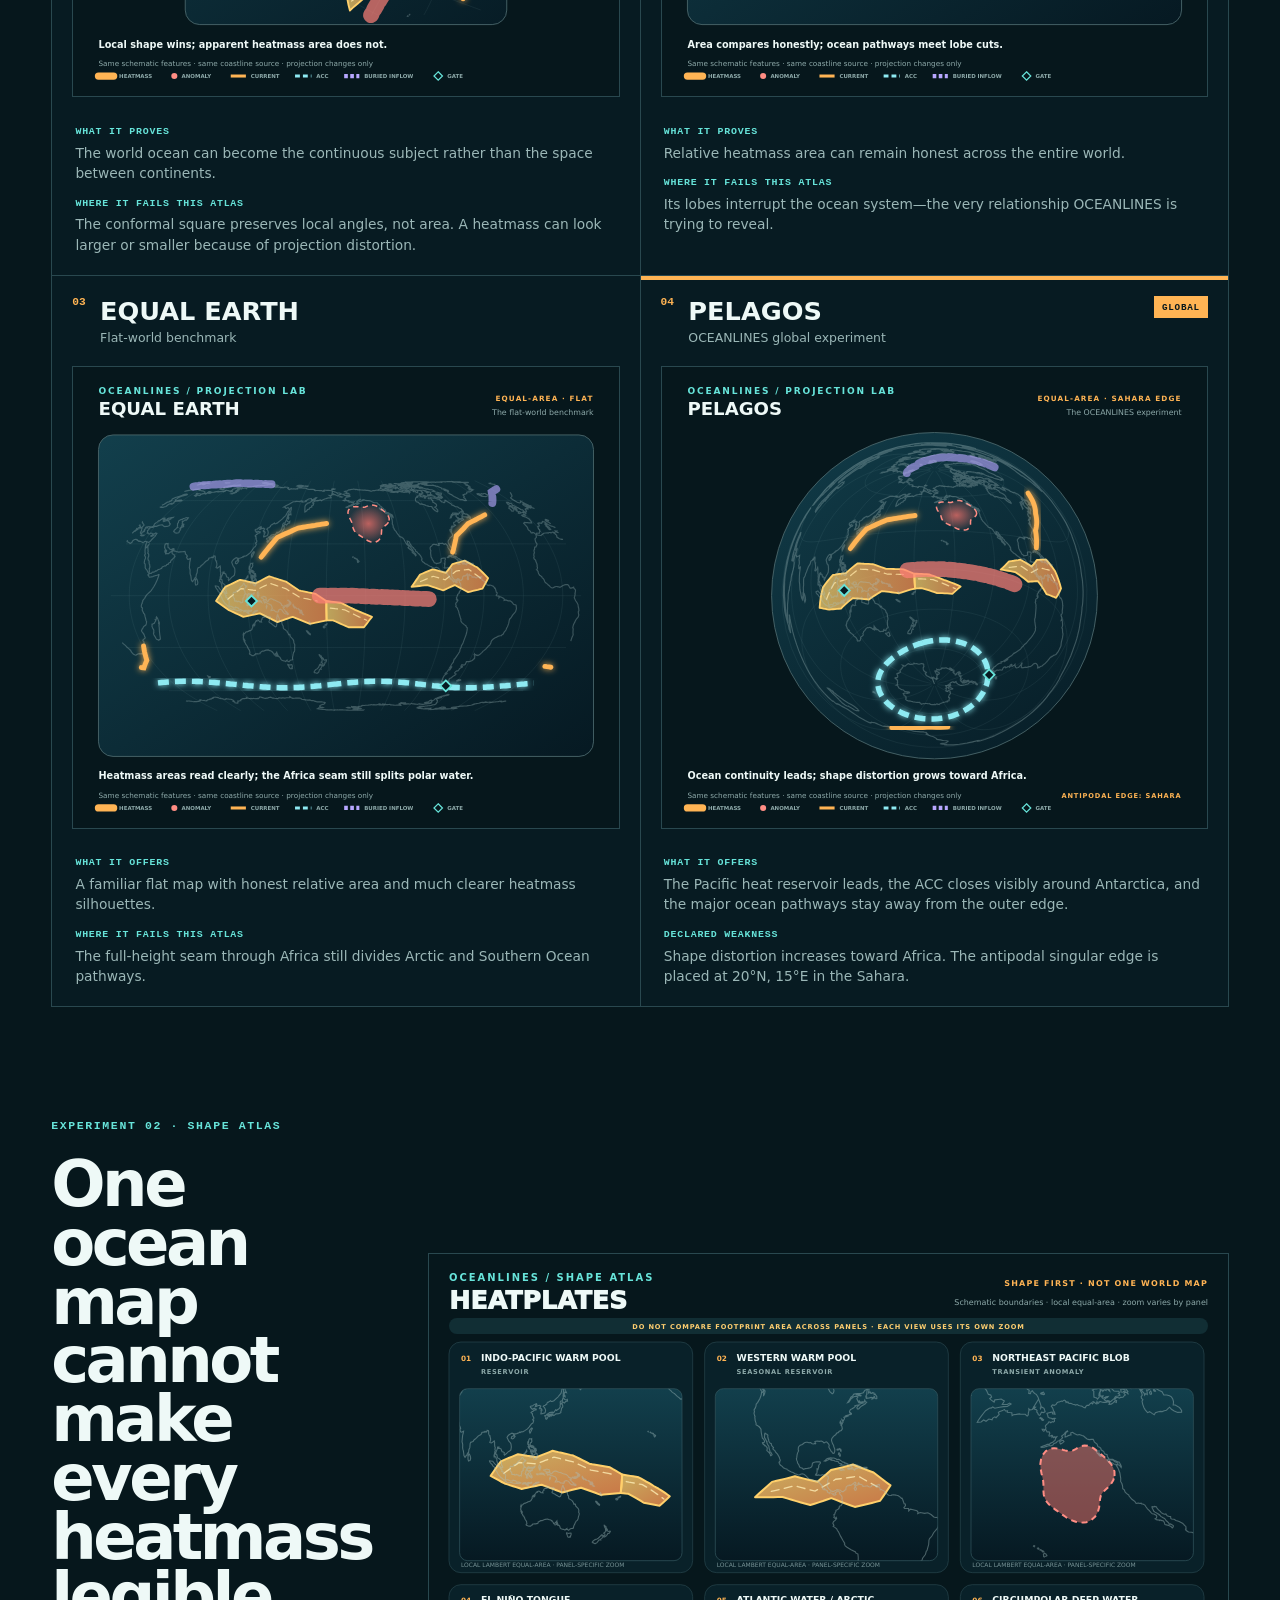
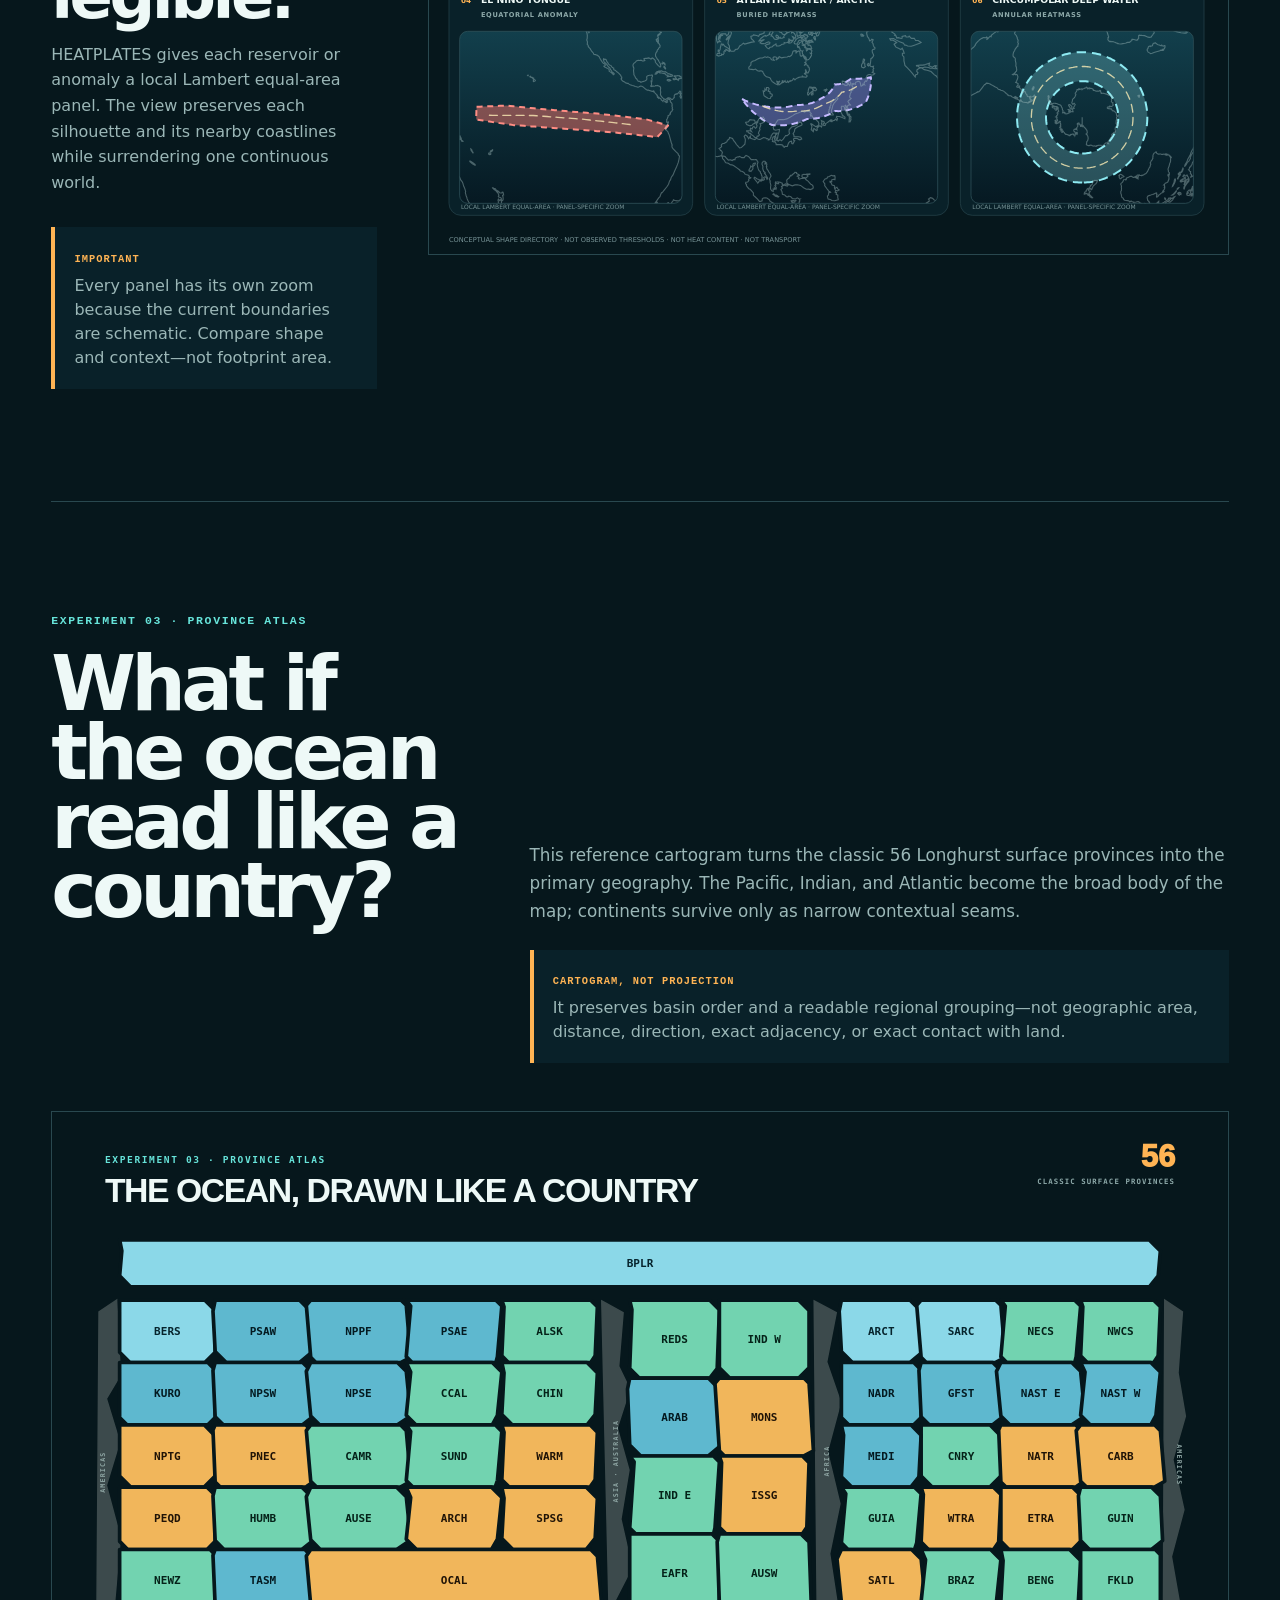
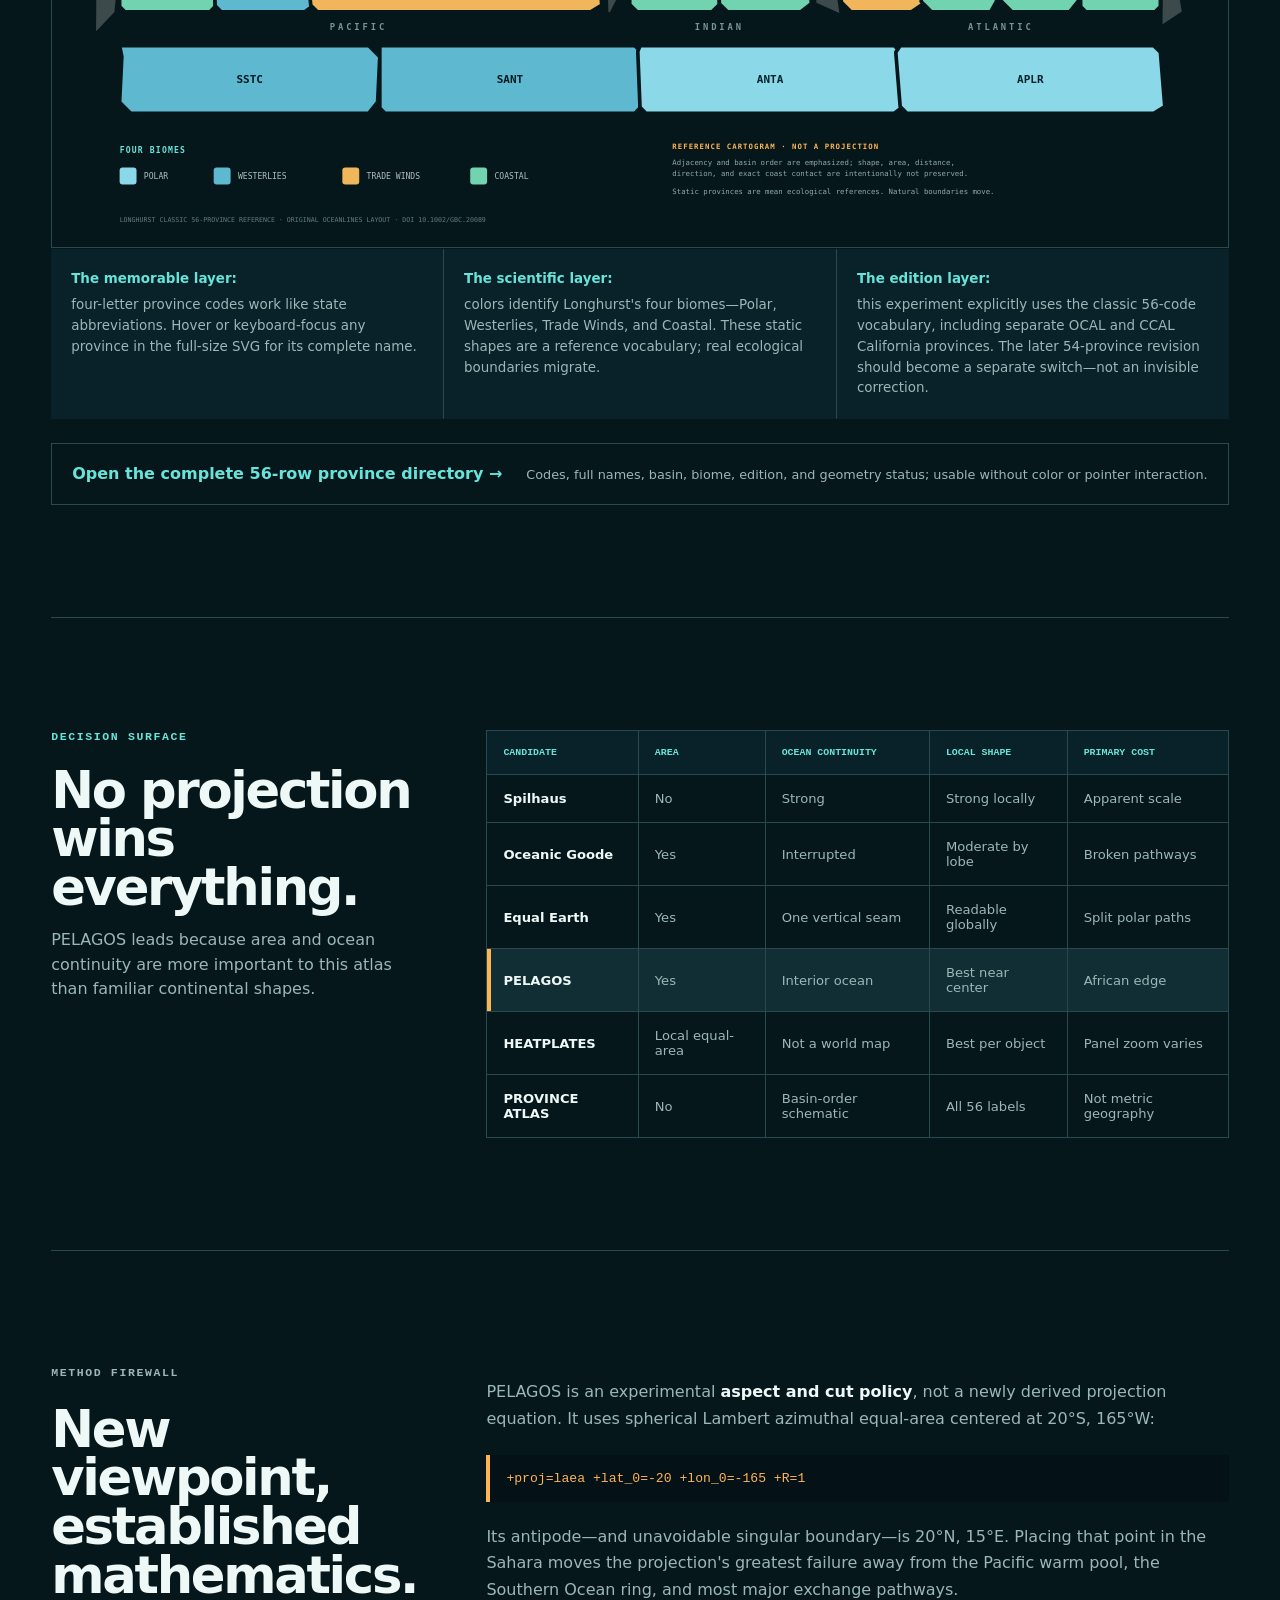
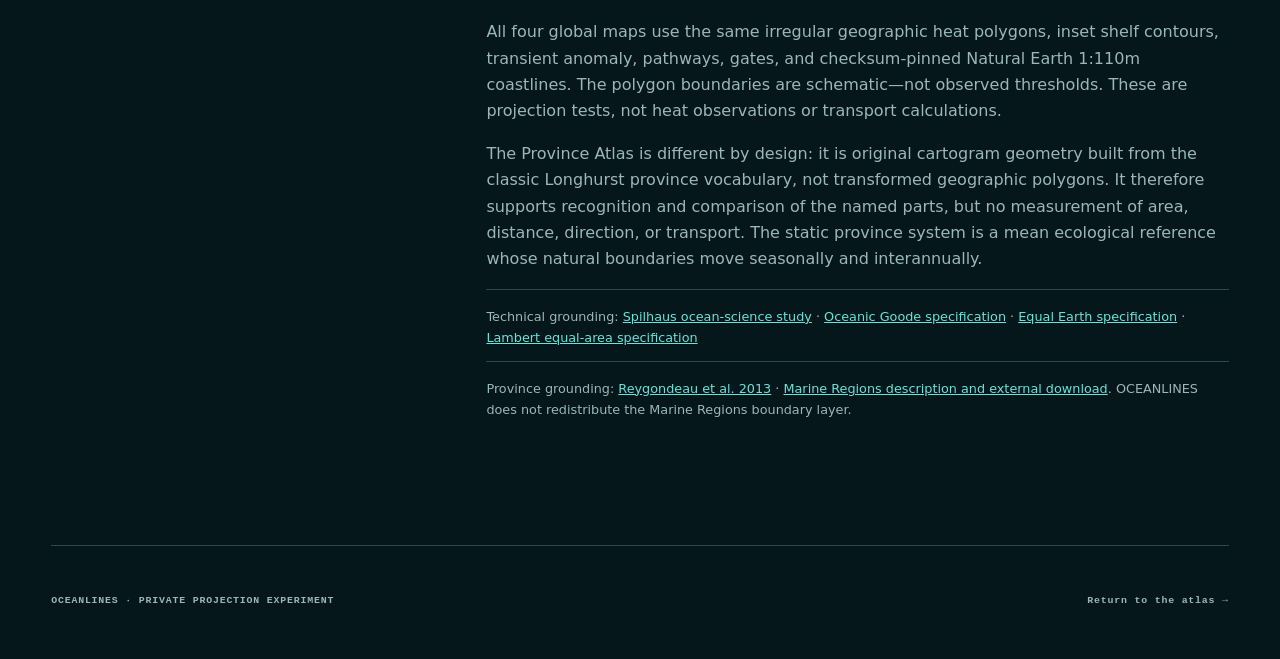
==== commit 9df16e77: "Add 56-province ocean cartogram" ====
--- a/projections/index.html
+++ b/projections/index.html
@@ -67,6 +67,22 @@
       <a class="heatplates-figure" href="../figures/oceanlines-heatplates.svg" target="_blank" rel="noopener"><img src="../figures/oceanlines-heatplates.svg" alt="HEATPLATES shape atlas with six separate flat local equal-area panels for the Indo-Pacific warm pool, Western warm pool, Northeast Pacific Blob, El Niño tongue, Atlantic Water in the Arctic, and Circumpolar Deep Water."></a>
     </section>
 
+    <section class="province-atlas" aria-labelledby="province-atlas-title">
+      <div class="province-atlas-copy">
+        <p class="eyebrow">EXPERIMENT 03 · PROVINCE ATLAS</p>
+        <h2 id="province-atlas-title">What if the ocean read like a country?</h2>
+        <p>This reference cartogram turns the classic 56 Longhurst surface provinces into the primary geography. The Pacific, Indian, and Atlantic become the broad body of the map; continents survive only as narrow contextual seams.</p>
+        <div class="province-atlas-rule"><strong>Cartogram, not projection</strong><p>It preserves basin order and a readable regional grouping—not geographic area, distance, direction, exact adjacency, or exact contact with land.</p></div>
+      </div>
+      <a class="province-atlas-figure" href="../figures/oceanlines-province-atlas.svg" target="_blank" rel="noopener"><img src="../figures/oceanlines-province-atlas.svg" alt="Flat reference cartogram showing the classic 56 Longhurst surface-ocean provinces as labeled state-like areas, grouped into Pacific, Indian, Atlantic, Arctic, and Southern Ocean regions. Continents appear only as narrow pale seams."></a>
+      <div class="province-atlas-notes">
+        <p><strong>The memorable layer:</strong> four-letter province codes work like state abbreviations. Hover or keyboard-focus any province in the full-size SVG for its complete name.</p>
+        <p><strong>The scientific layer:</strong> colors identify Longhurst's four biomes—Polar, Westerlies, Trade Winds, and Coastal. These static shapes are a reference vocabulary; real ecological boundaries migrate.</p>
+        <p><strong>The edition layer:</strong> this experiment explicitly uses the classic 56-code vocabulary, including separate OCAL and CCAL California provinces. The later 54-province revision should become a separate switch—not an invisible correction.</p>
+      </div>
+      <p class="province-directory-link"><a href="../research/longhurst-province-reference.csv">Open the complete 56-row province directory →</a><span>Codes, full names, basin, biome, edition, and geometry status; usable without color or pointer interaction.</span></p>
+    </section>
+
     <section class="scorecard" aria-labelledby="scorecard-title">
       <div><p class="eyebrow">DECISION SURFACE</p><h2 id="scorecard-title">No projection wins everything.</h2><p>PELAGOS leads because area and ocean continuity are more important to this atlas than familiar continental shapes.</p></div>
       <div class="table-wrap"><table>
@@ -77,6 +93,7 @@
           <tr><th>Equal Earth</th><td>Yes</td><td>One vertical seam</td><td>Readable globally</td><td>Split polar paths</td></tr>
           <tr class="selected"><th>PELAGOS</th><td>Yes</td><td>Interior ocean</td><td>Best near center</td><td>African edge</td></tr>
           <tr><th>HEATPLATES</th><td>Local equal-area</td><td>Not a world map</td><td>Best per object</td><td>Panel zoom varies</td></tr>
+          <tr><th>PROVINCE ATLAS</th><td>No</td><td>Basin-order schematic</td><td>All 56 labels</td><td>Not metric geography</td></tr>
         </tbody>
       </table></div>
     </section>
@@ -88,7 +105,9 @@
         <code>+proj=laea +lat_0=-20 +lon_0=-165 +R=1</code>
         <p>Its antipode—and unavoidable singular boundary—is 20°N, 15°E. Placing that point in the Sahara moves the projection's greatest failure away from the Pacific warm pool, the Southern Ocean ring, and most major exchange pathways.</p>
         <p>All four global maps use the same irregular geographic heat polygons, inset shelf contours, transient anomaly, pathways, gates, and checksum-pinned Natural Earth 1:110m coastlines. The polygon boundaries are schematic—not observed thresholds. These are projection tests, not heat observations or transport calculations.</p>
+        <p>The Province Atlas is different by design: it is original cartogram geometry built from the classic Longhurst province vocabulary, not transformed geographic polygons. It therefore supports recognition and comparison of the named parts, but no measurement of area, distance, direction, or transport. The static province system is a mean ecological reference whose natural boundaries move seasonally and interannually.</p>
         <p class="sources">Technical grounding: <a href="https://doi.org/10.1038/s41597-023-02309-6">Spilhaus ocean-science study</a> · <a href="https://proj.org/en/stable/operations/projections/igh_o.html">Oceanic Goode specification</a> · <a href="https://proj.org/en/stable/operations/projections/eqearth.html">Equal Earth specification</a> · <a href="https://proj.org/en/stable/operations/projections/laea.html">Lambert equal-area specification</a></p>
+        <p class="sources">Province grounding: <a href="https://doi.org/10.1002/gbc.20089">Reygondeau et al. 2013</a> · <a href="https://www.marineregions.org/sources.php#longhurst">Marine Regions description and external download</a>. OCEANLINES does not redistribute the Marine Regions boundary layer.</p>
       </div>
     </section>
   </main>
--- a/projections/styles.css
+++ b/projections/styles.css
@@ -48,6 +48,24 @@
 .heatplates-figure { display:block; min-width:0; }
 .heatplates-figure:focus-visible { outline:3px solid var(--cyan); outline-offset:3px; }
 .heatplates-figure img { display:block; width:100%; border:1px solid var(--line); background:var(--deep); }
+.province-atlas { padding:7rem 0; border-bottom:1px solid var(--line); }
+.province-atlas-copy { display:grid; grid-template-columns:minmax(270px,.8fr) minmax(0,1.35fr); column-gap:5vw; align-items:end; }
+.province-atlas-copy .eyebrow { grid-column:1/-1; }
+.province-atlas h2 { margin:0; font-size:clamp(2.8rem,6vw,6rem); line-height:.9; letter-spacing:-.06em; }
+.province-atlas-copy > p:not(.eyebrow) { margin:0; max-width:740px; color:var(--muted); font-size:1.05rem; line-height:1.65; }
+.province-atlas-rule { grid-column:2; margin-top:1.5rem; padding:1.2rem; border-left:4px solid var(--warm); background:var(--panel); }
+.province-atlas-rule strong { color:var(--warm); font:900 .65rem ui-monospace,monospace; letter-spacing:.1em; text-transform:uppercase; }
+.province-atlas-rule p { margin:.5rem 0 0; color:var(--muted); line-height:1.5; }
+.province-atlas-figure { display:block; margin-top:3rem; }
+.province-atlas-figure:focus-visible { outline:3px solid var(--cyan); outline-offset:3px; }
+.province-atlas-figure img { display:block; width:100%; border:1px solid var(--line); background:var(--deep); }
+.province-atlas-notes { display:grid; grid-template-columns:repeat(3,1fr); gap:1px; margin-top:1px; background:var(--line); }
+.province-atlas-notes p { margin:0; padding:1.25rem; color:var(--muted); background:var(--panel); font-size:.84rem; line-height:1.55; }
+.province-atlas-notes strong { display:block; margin-bottom:.35rem; color:var(--cyan); }
+.province-directory-link { display:flex; gap:1.5rem; align-items:baseline; margin:1.5rem 0 0; padding:1.25rem; border:1px solid var(--line); }
+.province-directory-link a { color:var(--cyan); font-weight:850; text-decoration:none; }
+.province-directory-link a:hover,.province-directory-link a:focus-visible { color:var(--warm); text-decoration:underline; }
+.province-directory-link span { color:var(--muted); font-size:.8rem; line-height:1.5; }
 .scorecard,.method { display:grid; grid-template-columns:.75fr 1.5fr; gap:5vw; padding:7rem 0; border-bottom:1px solid var(--line); }
 .scorecard > div > p:not(.eyebrow) { max-width:31rem; color:var(--muted); line-height:1.55; }
 .table-wrap { overflow-x:auto; }
@@ -67,8 +85,8 @@
 footer a { margin-left:auto; text-decoration:none; }
 @media (max-width:950px) {
   .hero { grid-template-columns:1fr; padding-top:5rem; }.hero .eyebrow,.hero h1,.hero .lede,.status { grid-column:1; grid-row:auto; }.status { margin-top:2rem; }
-  .criteria,.scorecard,.method,.heatplates { grid-template-columns:1fr; }.candidates { grid-template-columns:1fr; }.candidates article { padding:1rem; }.candidates img { max-height:72vh; }
+  .criteria,.scorecard,.method,.heatplates,.province-atlas-copy { grid-template-columns:1fr; }.province-atlas-copy .eyebrow,.province-atlas-rule { grid-column:1; }.province-atlas-copy > p:not(.eyebrow) { margin-top:1.5rem; }.province-atlas-notes { grid-template-columns:1fr; }.candidates { grid-template-columns:1fr; }.candidates article { padding:1rem; }.candidates img { max-height:72vh; }
 }
 @media (max-width:620px) {
-  .masthead p { display:none; }.masthead nav a:not(:first-child) { display:none; }.criteria ol { grid-template-columns:1fr; }h1 { max-width:100%; font-size:clamp(2.8rem,14vw,3.6rem); overflow-wrap:anywhere; }.hero { min-height:auto; }.lede,.status p { overflow-wrap:anywhere; }
+  .masthead p { display:none; }.masthead nav a:not(:first-child) { display:none; }.criteria ol { grid-template-columns:1fr; }.province-directory-link { display:block; }.province-directory-link span { display:block; margin-top:.6rem; }h1 { max-width:100%; font-size:clamp(2.8rem,14vw,3.6rem); overflow-wrap:anywhere; }.hero { min-height:auto; }.lede,.status p { overflow-wrap:anywhere; }
 }
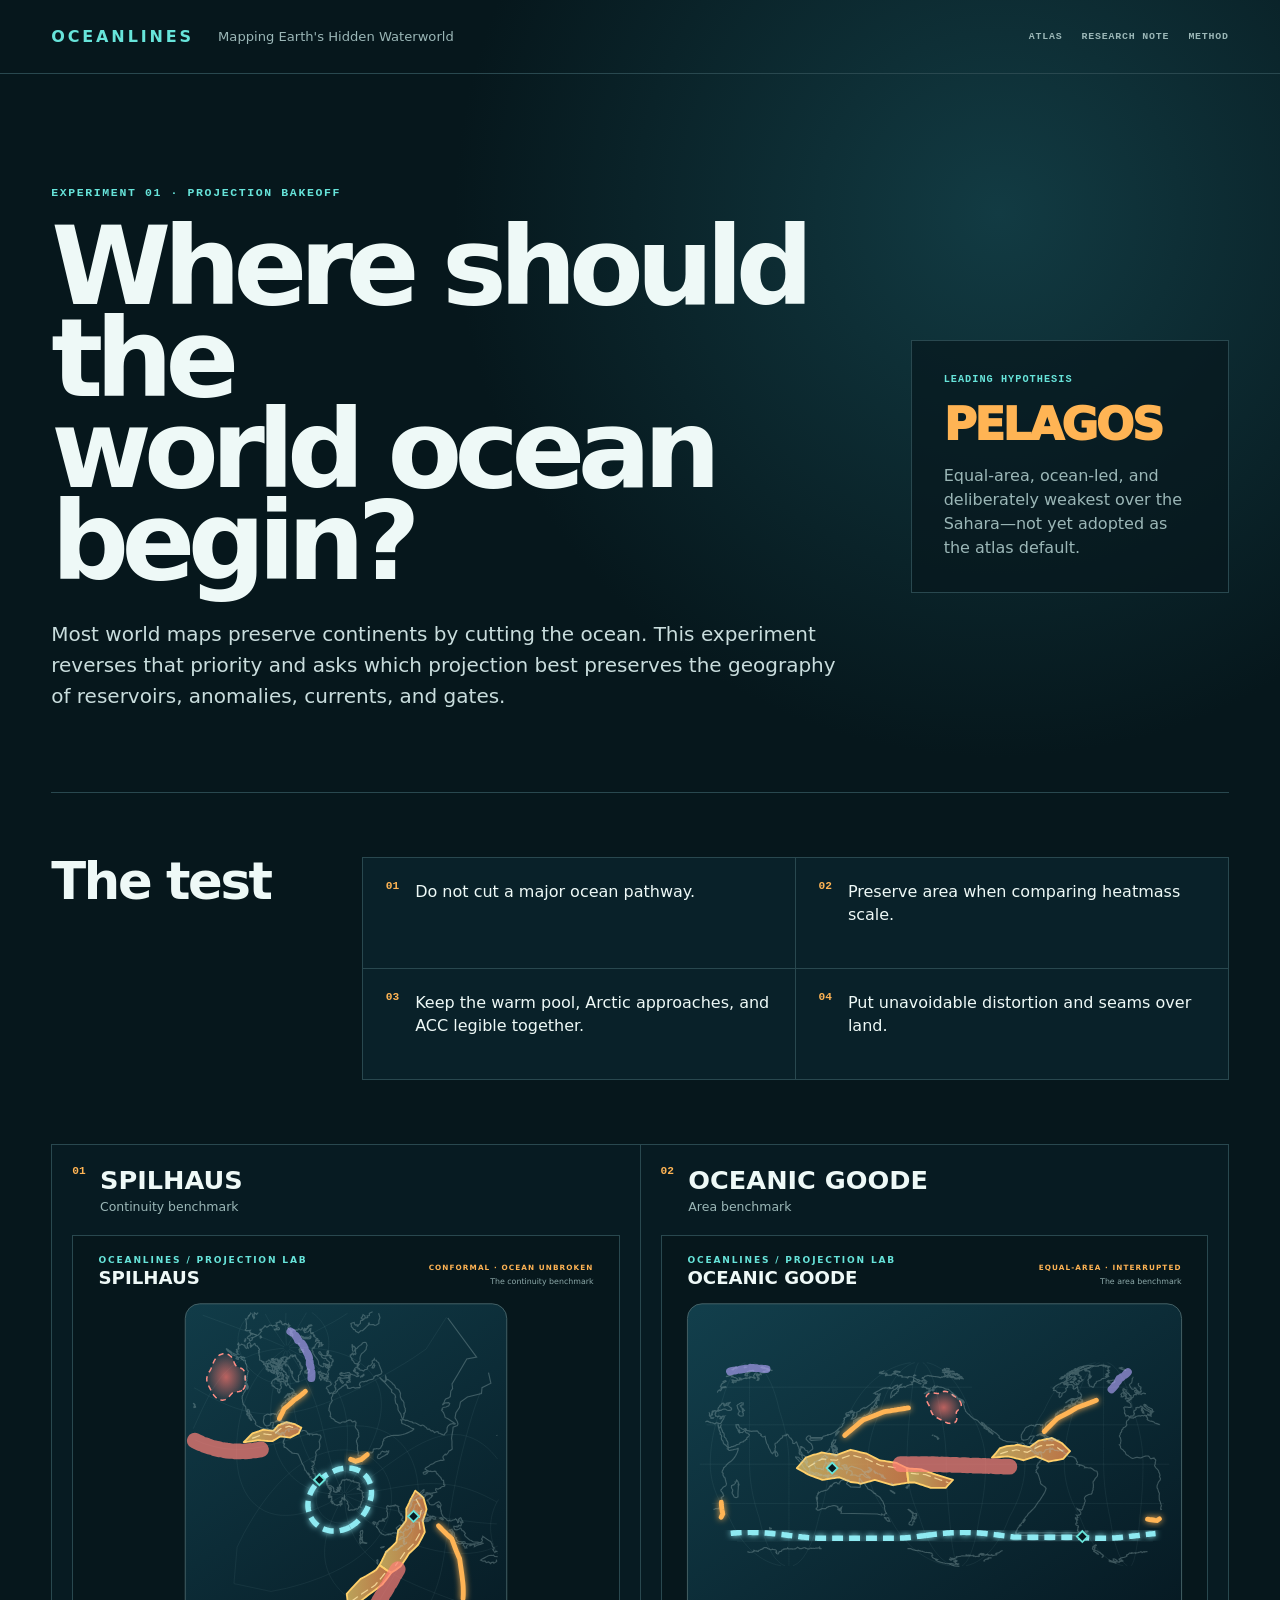
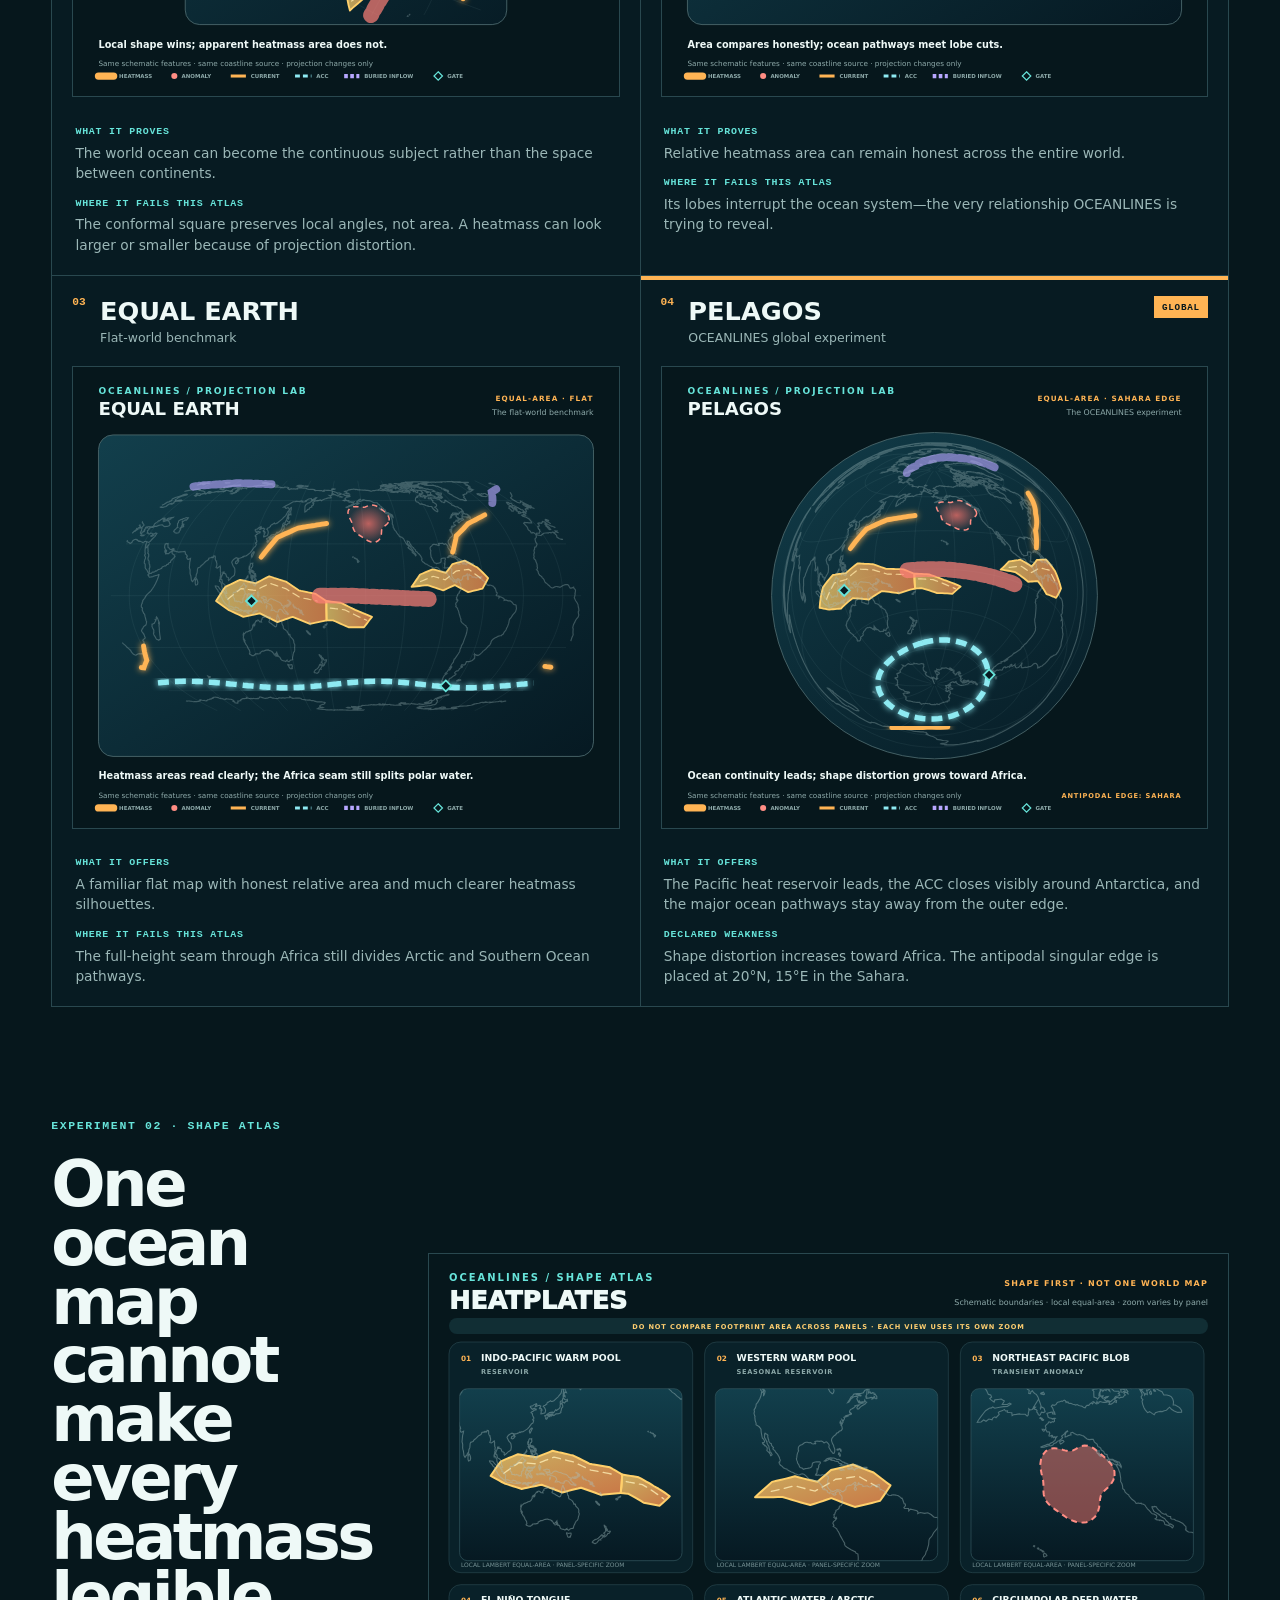
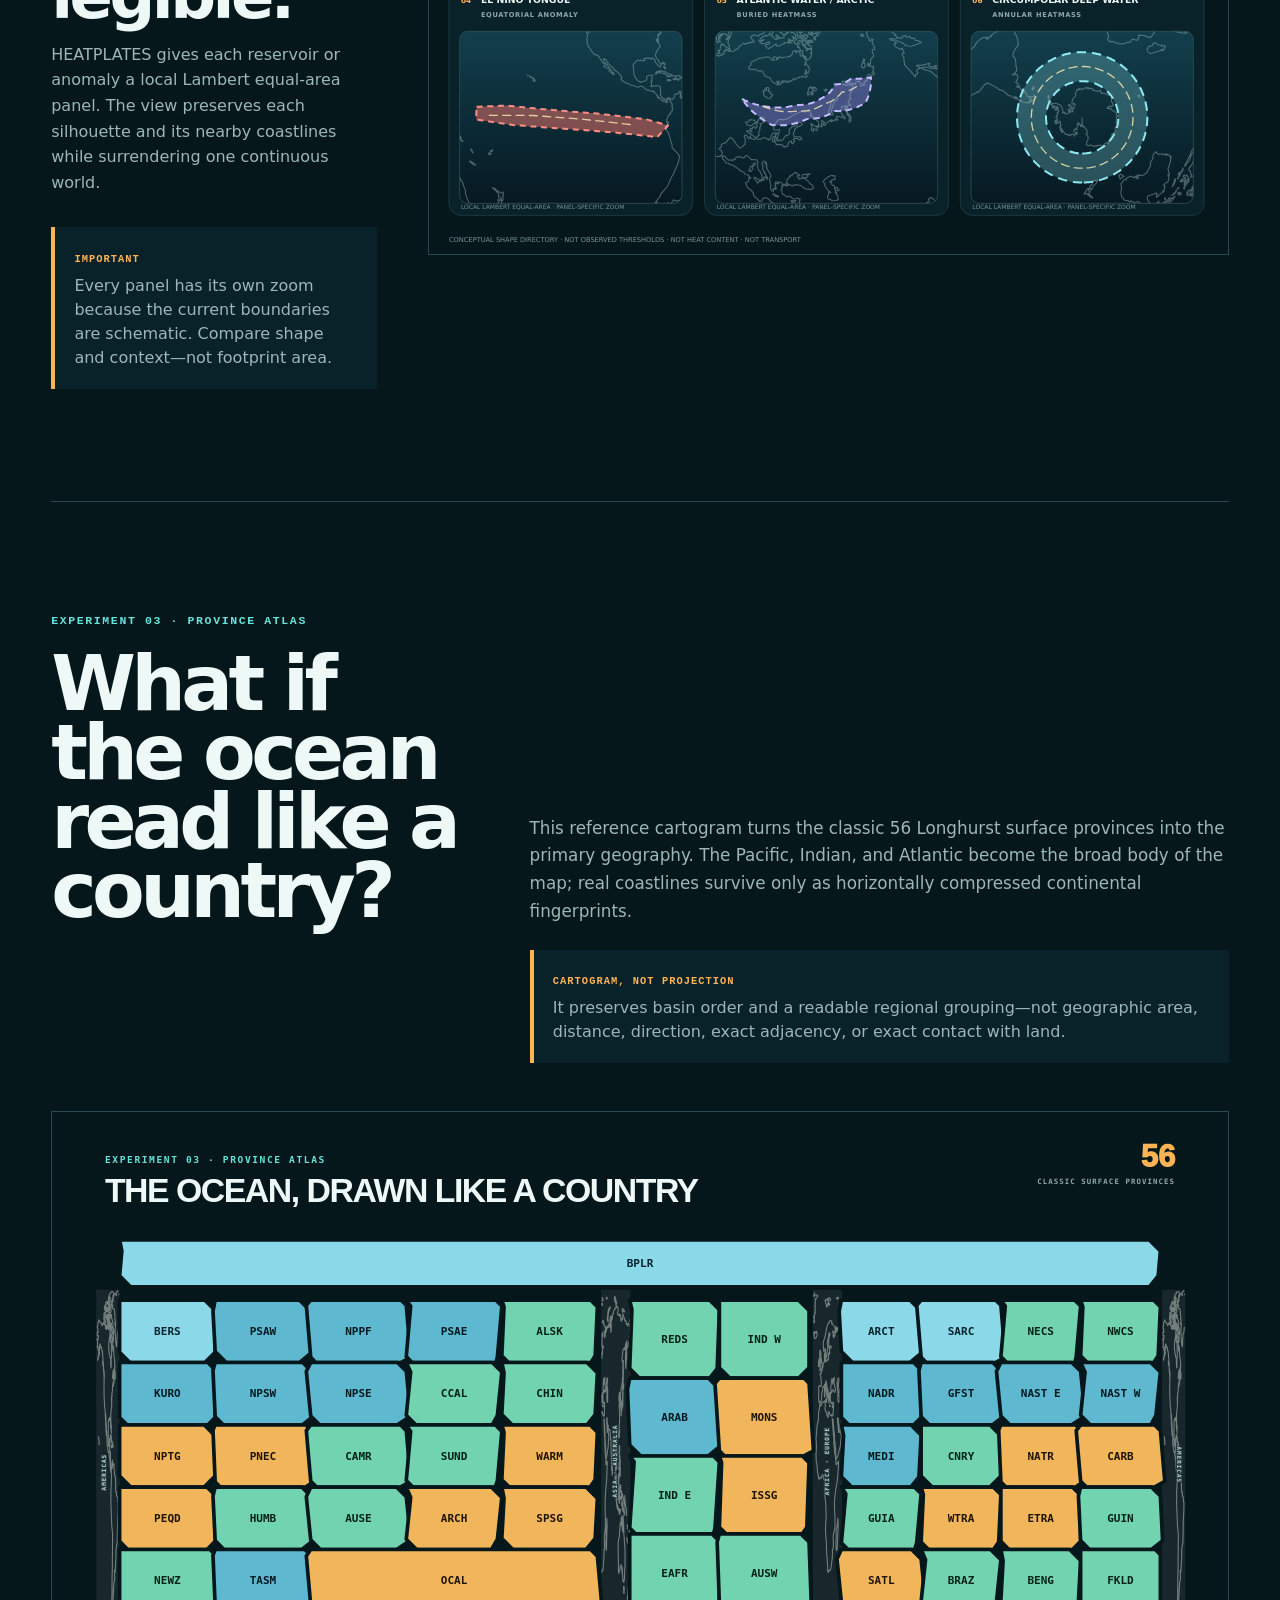
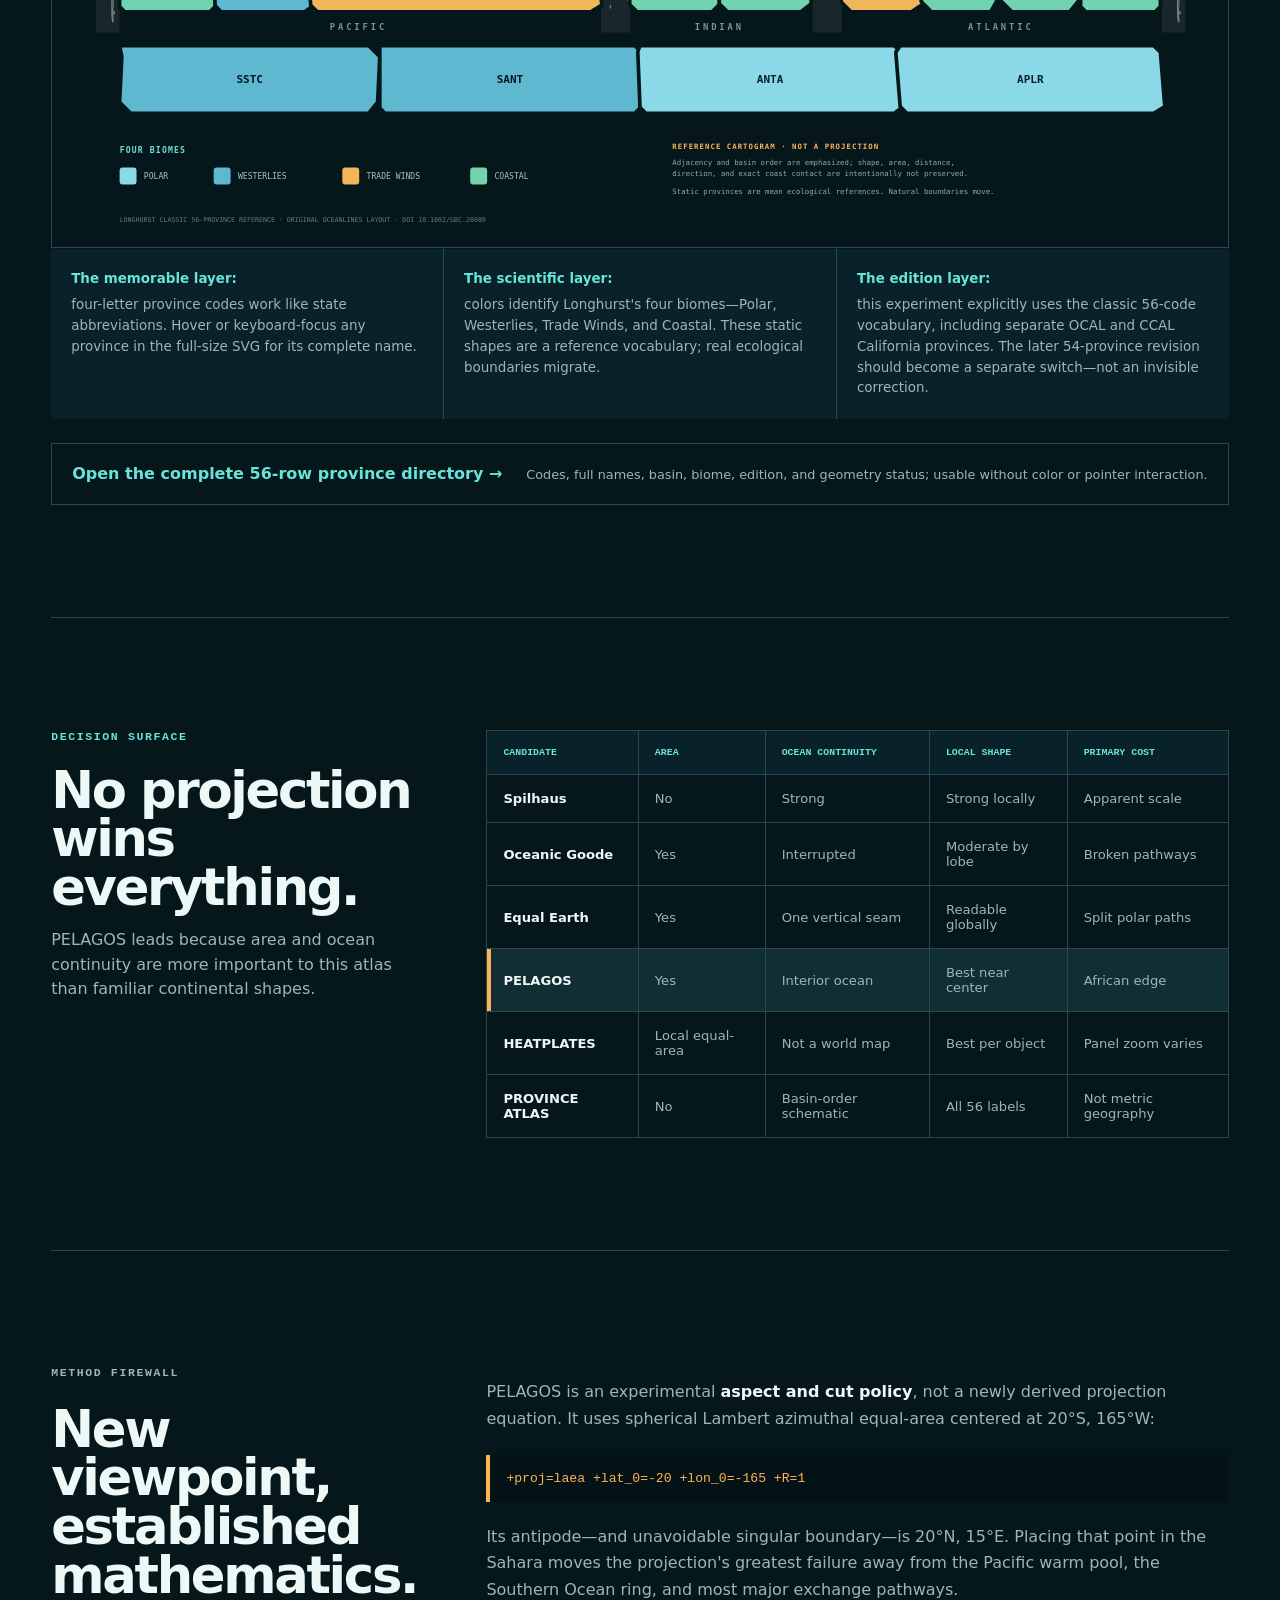
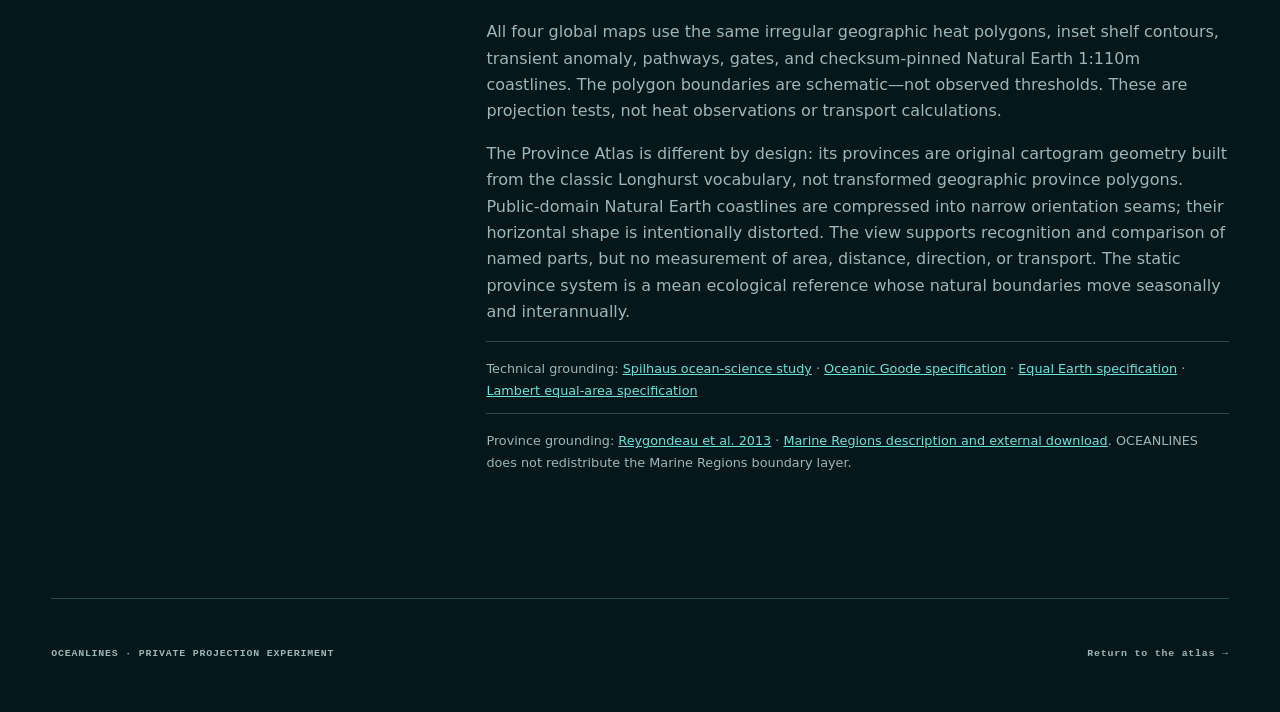
==== commit 495ec4bb: "Add real coastline fingerprints to Province Atlas" ====
--- a/projections/index.html
+++ b/projections/index.html
@@ -71,10 +71,10 @@
       <div class="province-atlas-copy">
         <p class="eyebrow">EXPERIMENT 03 · PROVINCE ATLAS</p>
         <h2 id="province-atlas-title">What if the ocean read like a country?</h2>
-        <p>This reference cartogram turns the classic 56 Longhurst surface provinces into the primary geography. The Pacific, Indian, and Atlantic become the broad body of the map; continents survive only as narrow contextual seams.</p>
+        <p>This reference cartogram turns the classic 56 Longhurst surface provinces into the primary geography. The Pacific, Indian, and Atlantic become the broad body of the map; real coastlines survive only as horizontally compressed continental fingerprints.</p>
         <div class="province-atlas-rule"><strong>Cartogram, not projection</strong><p>It preserves basin order and a readable regional grouping—not geographic area, distance, direction, exact adjacency, or exact contact with land.</p></div>
       </div>
-      <a class="province-atlas-figure" href="../figures/oceanlines-province-atlas.svg" target="_blank" rel="noopener"><img src="../figures/oceanlines-province-atlas.svg" alt="Flat reference cartogram showing the classic 56 Longhurst surface-ocean provinces as labeled state-like areas, grouped into Pacific, Indian, Atlantic, Arctic, and Southern Ocean regions. Continents appear only as narrow pale seams."></a>
+      <a class="province-atlas-figure" href="../figures/oceanlines-province-atlas.svg" target="_blank" rel="noopener"><img src="../figures/oceanlines-province-atlas.svg" alt="Flat reference cartogram showing the classic 56 Longhurst surface-ocean provinces as labeled state-like areas, grouped into Pacific, Indian, Atlantic, Arctic, and Southern Ocean regions. Recognizable Natural Earth coastlines appear as narrow horizontally compressed continental fingerprints."></a>
       <div class="province-atlas-notes">
         <p><strong>The memorable layer:</strong> four-letter province codes work like state abbreviations. Hover or keyboard-focus any province in the full-size SVG for its complete name.</p>
         <p><strong>The scientific layer:</strong> colors identify Longhurst's four biomes—Polar, Westerlies, Trade Winds, and Coastal. These static shapes are a reference vocabulary; real ecological boundaries migrate.</p>
@@ -105,7 +105,7 @@
         <code>+proj=laea +lat_0=-20 +lon_0=-165 +R=1</code>
         <p>Its antipode—and unavoidable singular boundary—is 20°N, 15°E. Placing that point in the Sahara moves the projection's greatest failure away from the Pacific warm pool, the Southern Ocean ring, and most major exchange pathways.</p>
         <p>All four global maps use the same irregular geographic heat polygons, inset shelf contours, transient anomaly, pathways, gates, and checksum-pinned Natural Earth 1:110m coastlines. The polygon boundaries are schematic—not observed thresholds. These are projection tests, not heat observations or transport calculations.</p>
-        <p>The Province Atlas is different by design: it is original cartogram geometry built from the classic Longhurst province vocabulary, not transformed geographic polygons. It therefore supports recognition and comparison of the named parts, but no measurement of area, distance, direction, or transport. The static province system is a mean ecological reference whose natural boundaries move seasonally and interannually.</p>
+        <p>The Province Atlas is different by design: its provinces are original cartogram geometry built from the classic Longhurst vocabulary, not transformed geographic province polygons. Public-domain Natural Earth coastlines are compressed into narrow orientation seams; their horizontal shape is intentionally distorted. The view supports recognition and comparison of named parts, but no measurement of area, distance, direction, or transport. The static province system is a mean ecological reference whose natural boundaries move seasonally and interannually.</p>
         <p class="sources">Technical grounding: <a href="https://doi.org/10.1038/s41597-023-02309-6">Spilhaus ocean-science study</a> · <a href="https://proj.org/en/stable/operations/projections/igh_o.html">Oceanic Goode specification</a> · <a href="https://proj.org/en/stable/operations/projections/eqearth.html">Equal Earth specification</a> · <a href="https://proj.org/en/stable/operations/projections/laea.html">Lambert equal-area specification</a></p>
         <p class="sources">Province grounding: <a href="https://doi.org/10.1002/gbc.20089">Reygondeau et al. 2013</a> · <a href="https://www.marineregions.org/sources.php#longhurst">Marine Regions description and external download</a>. OCEANLINES does not redistribute the Marine Regions boundary layer.</p>
       </div>
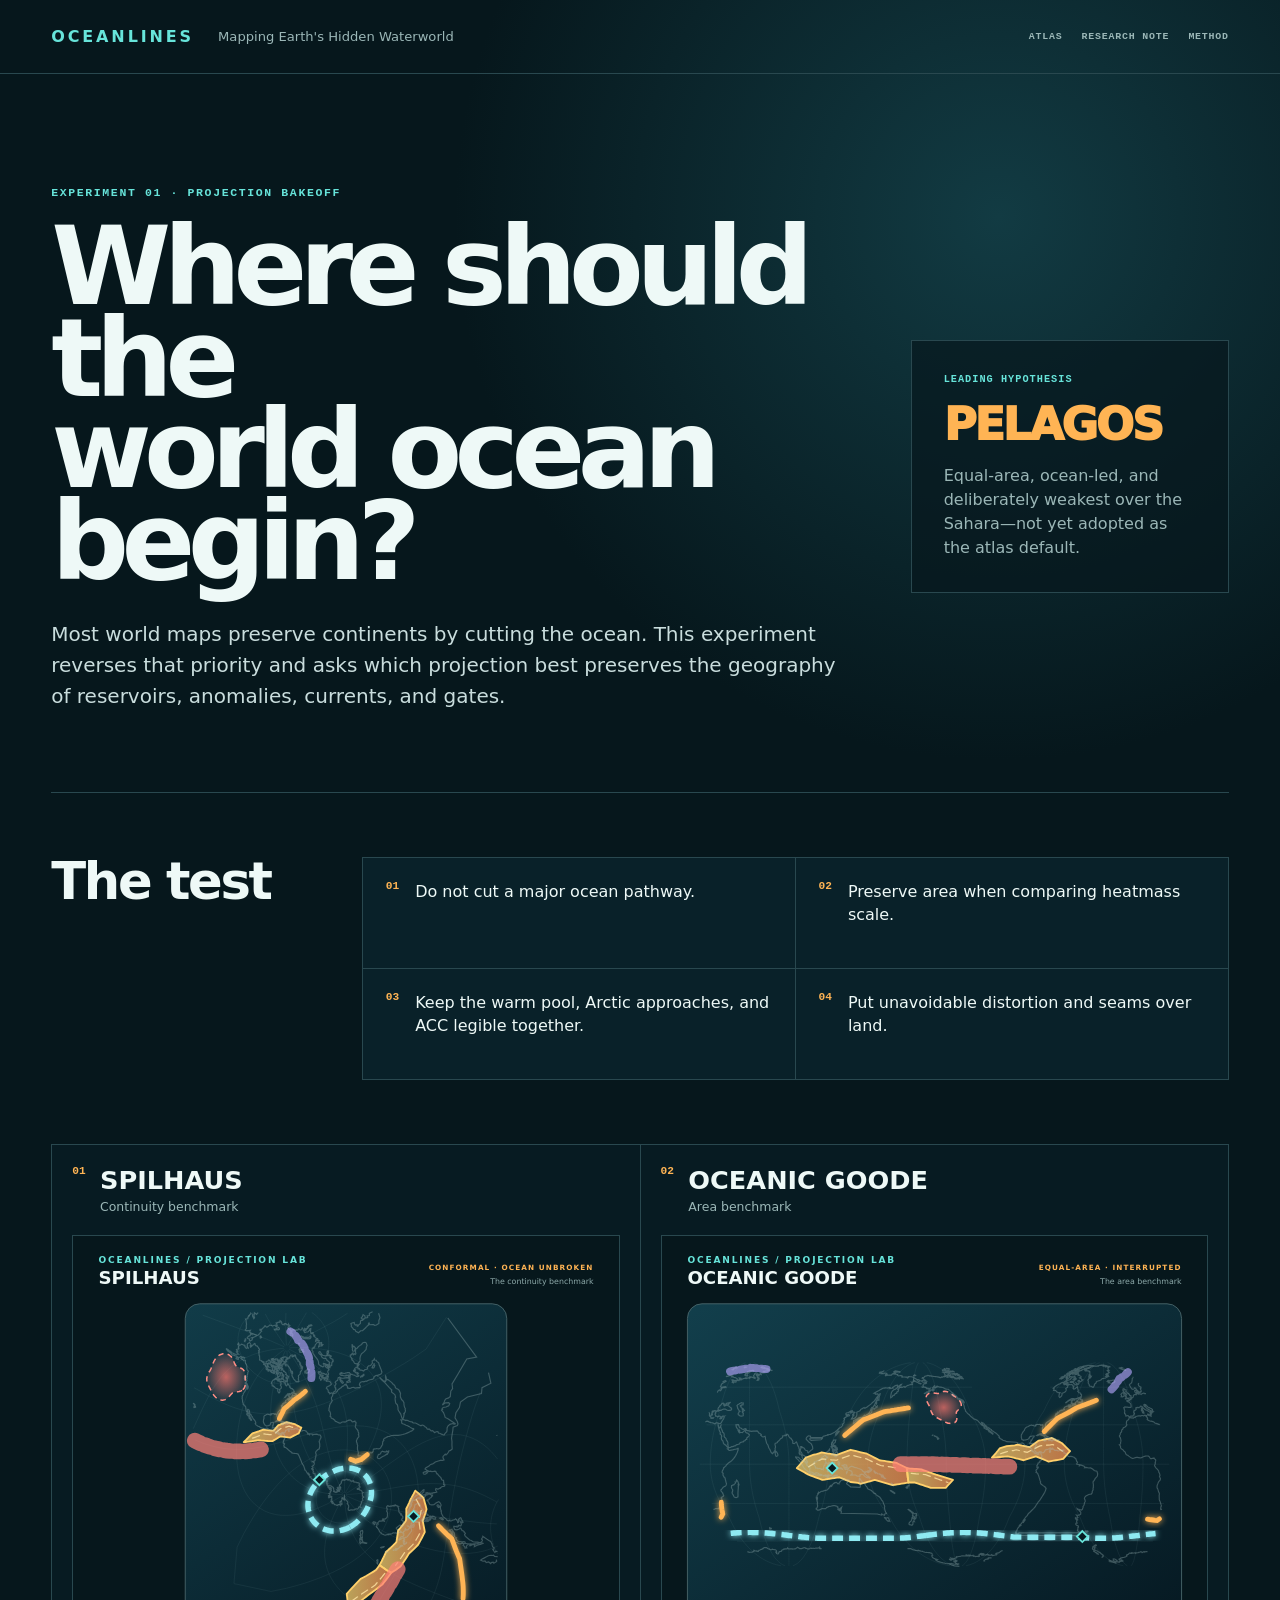
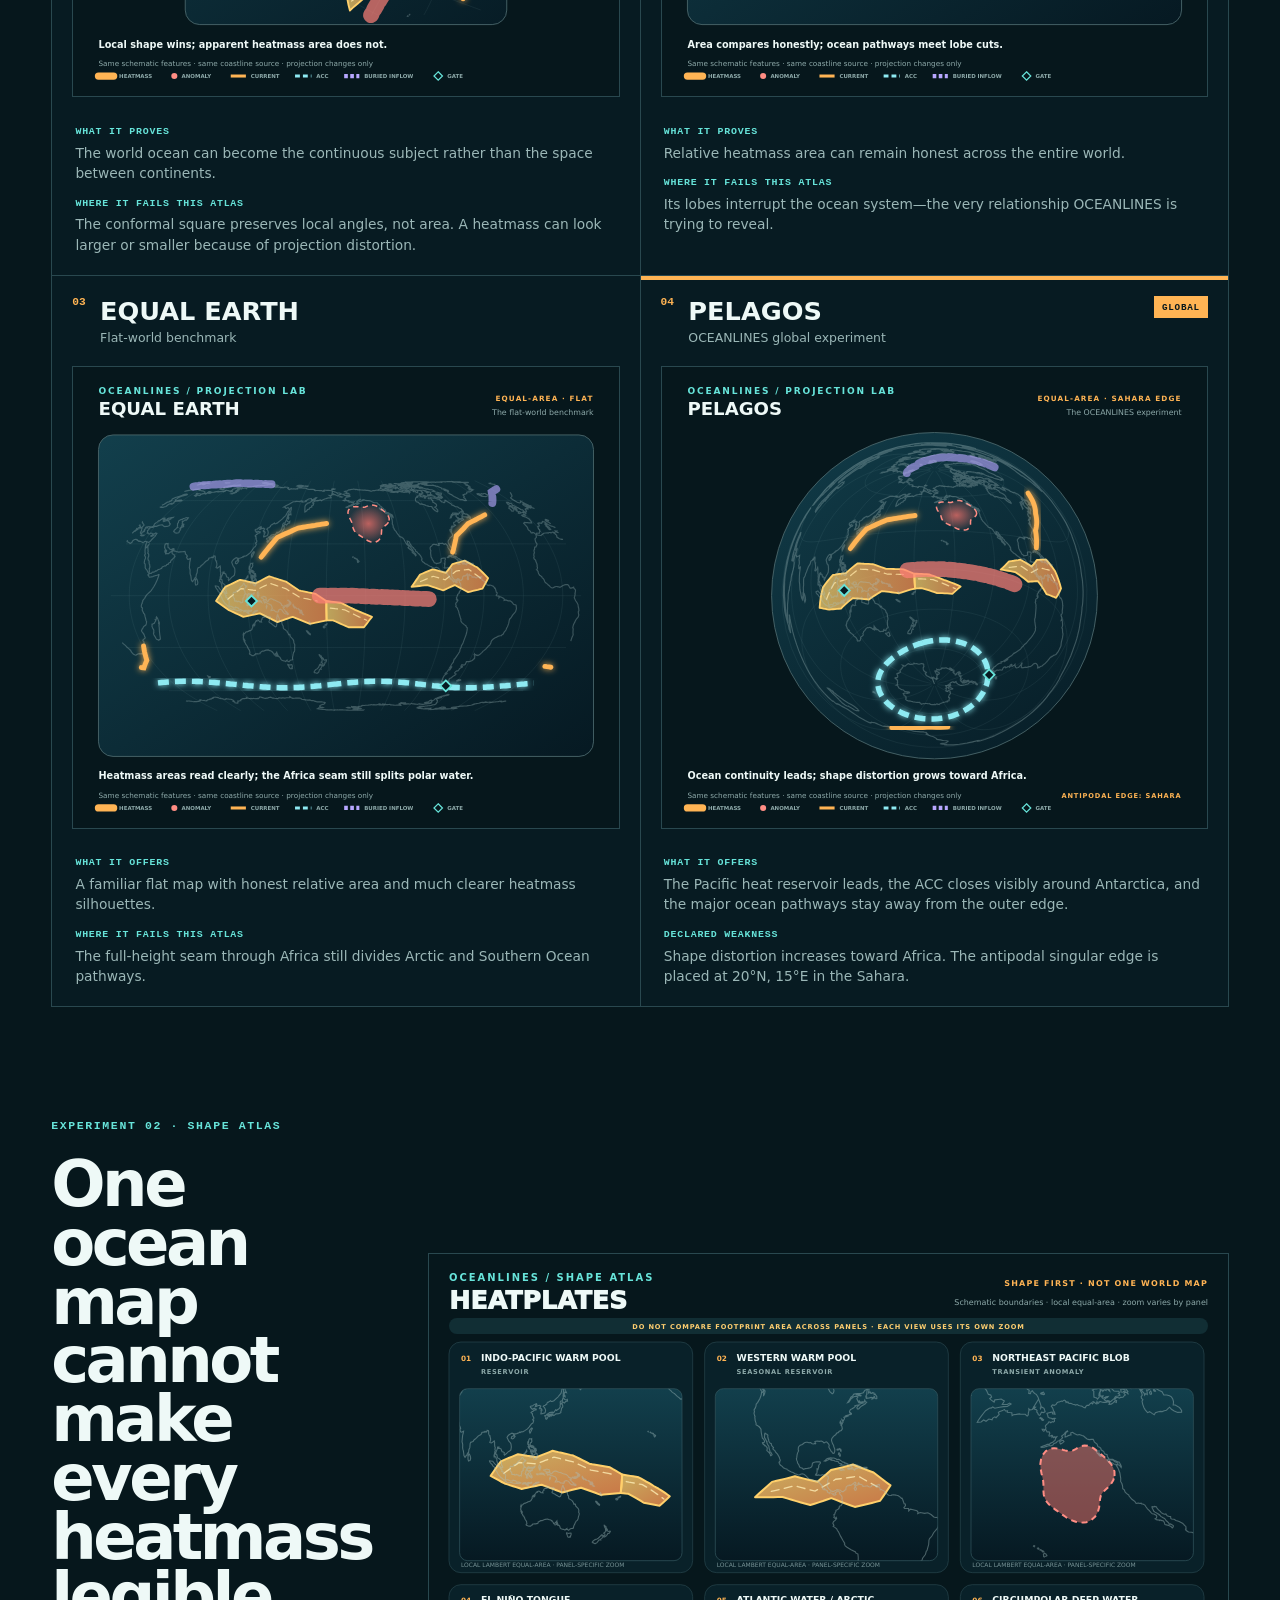
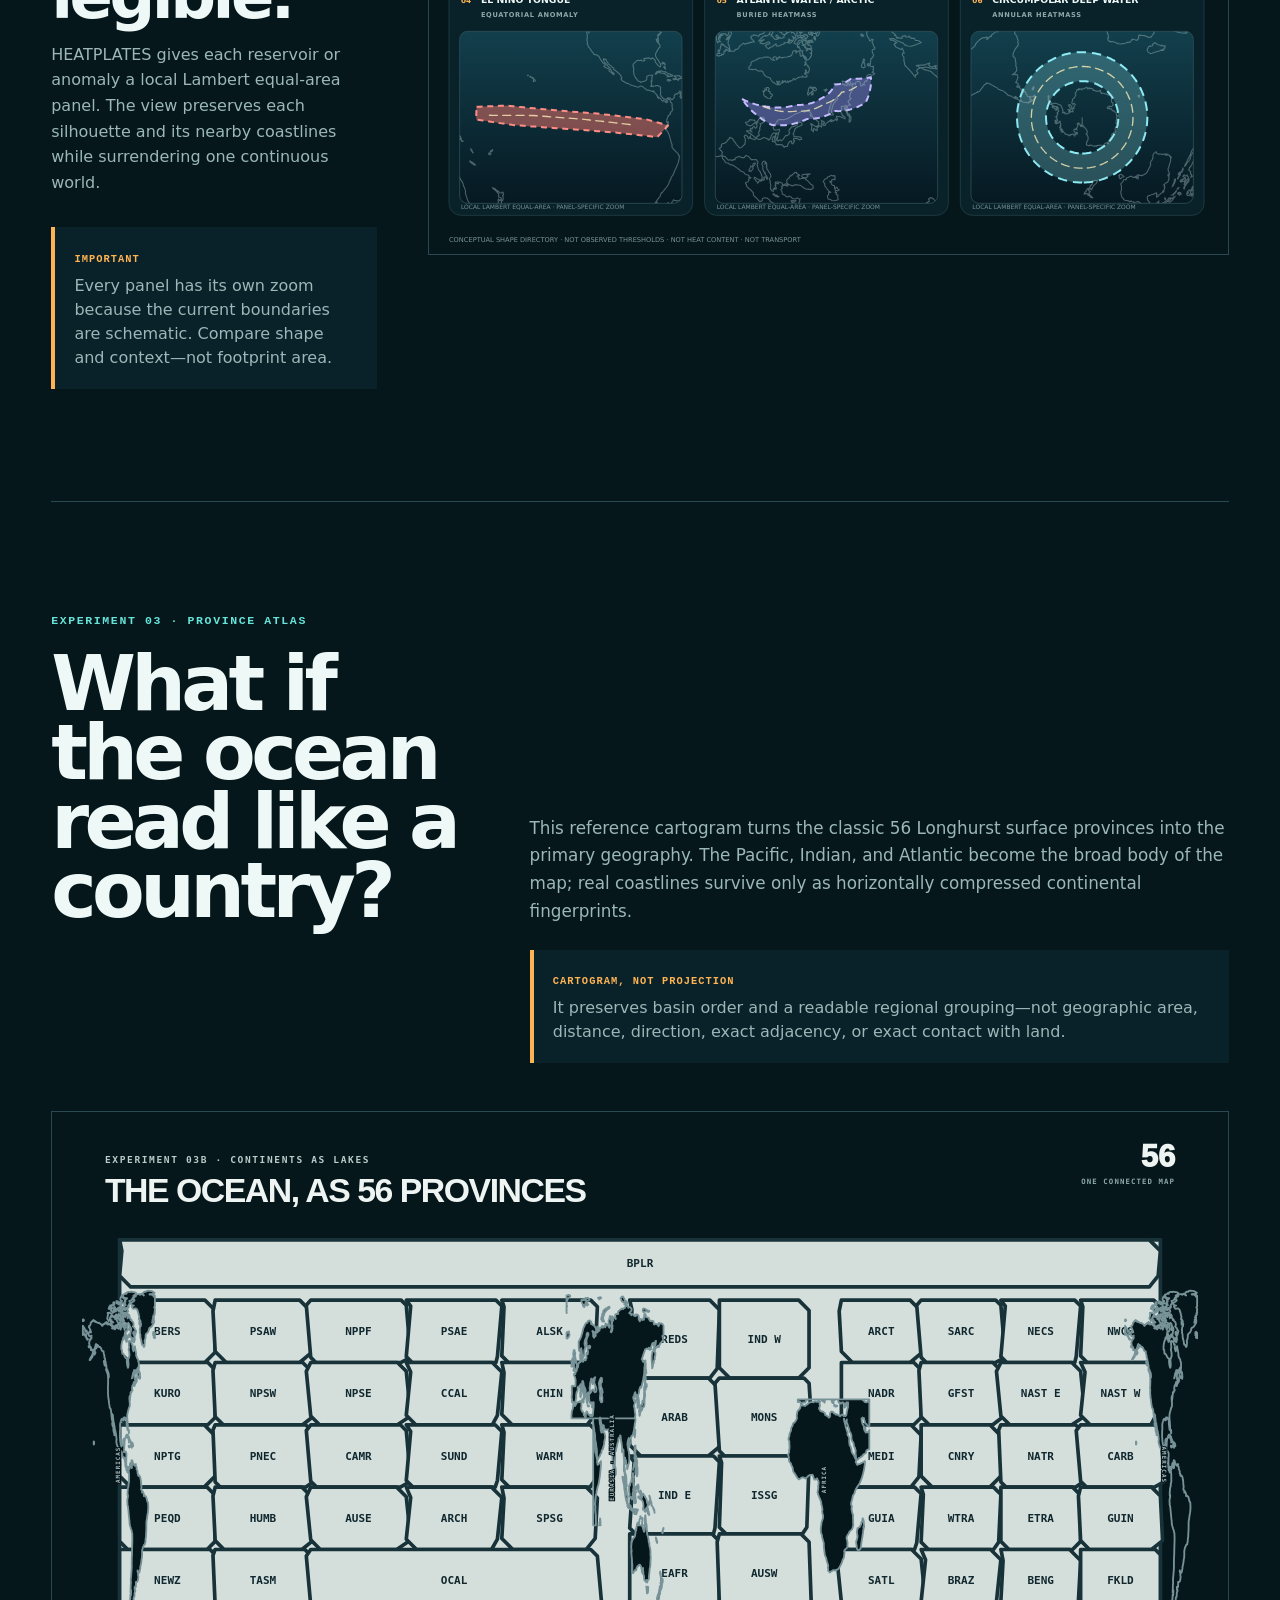
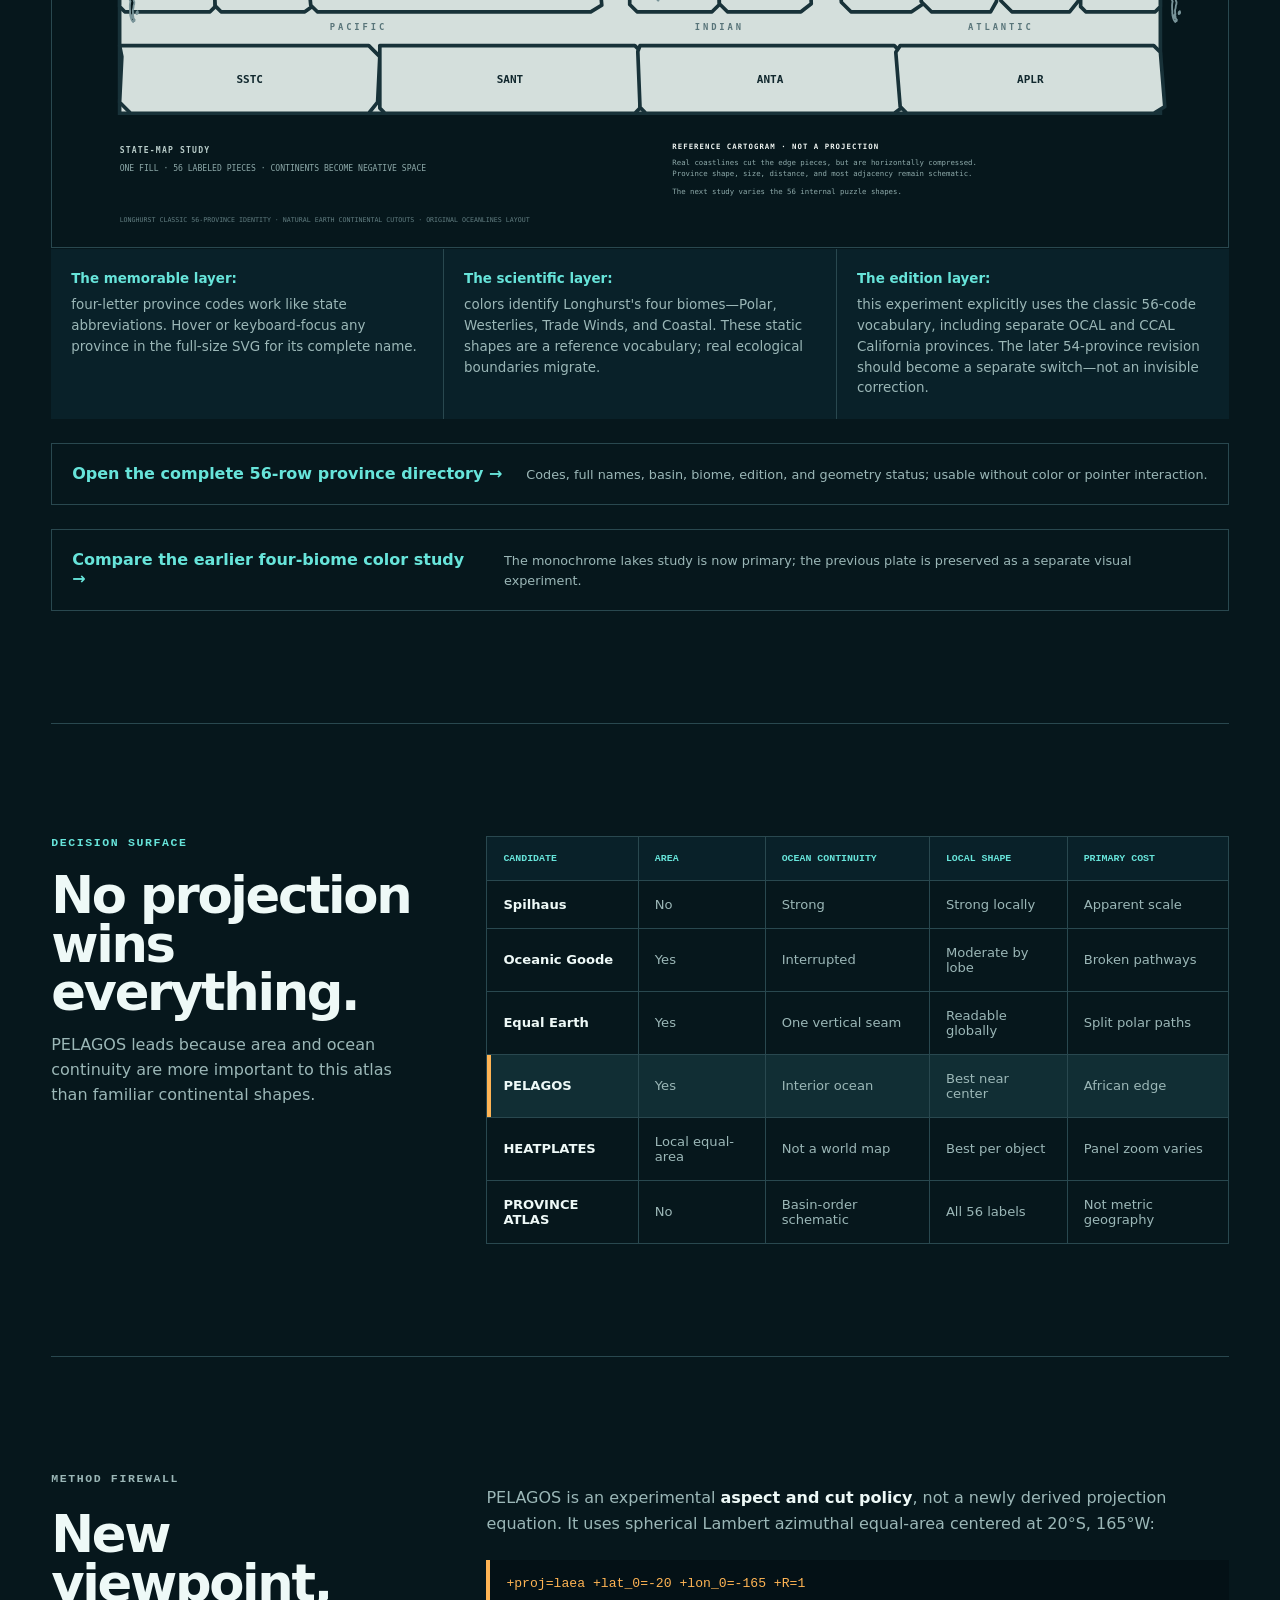
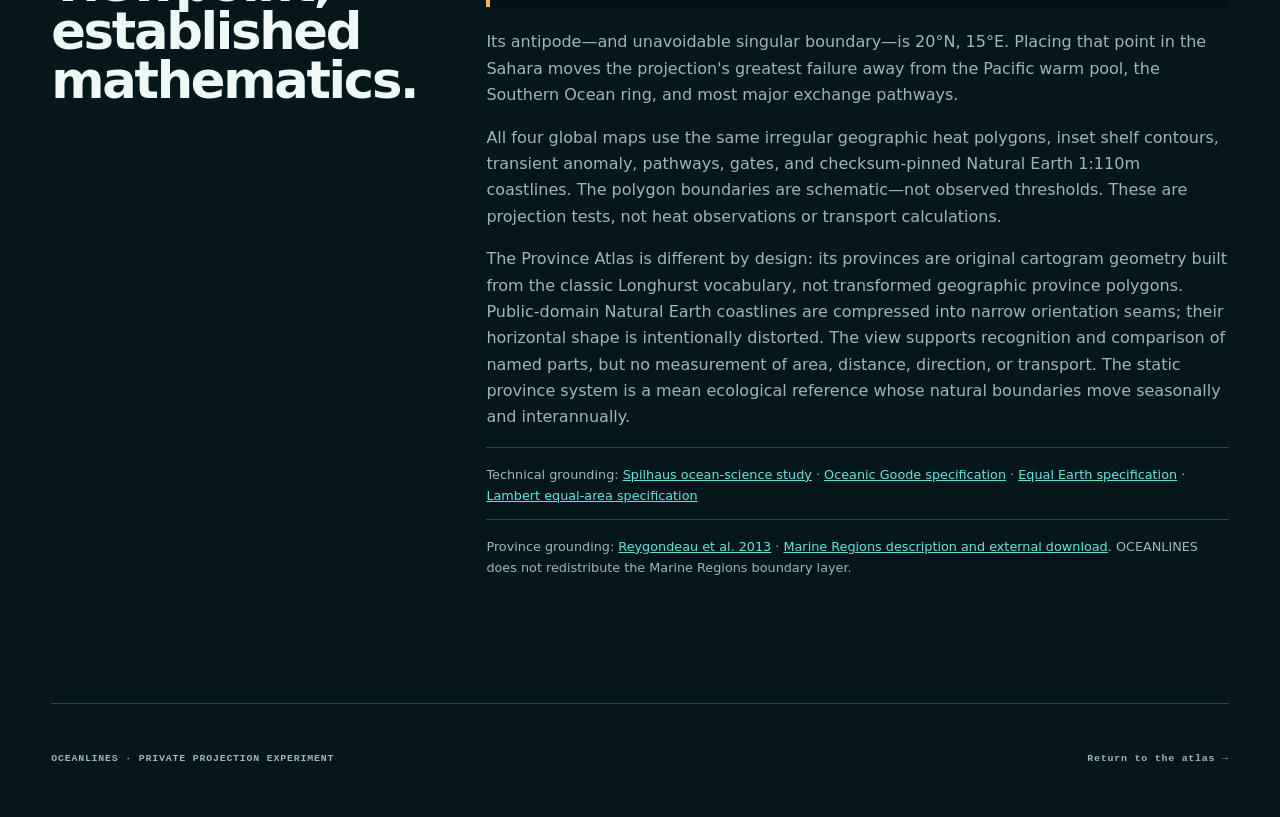
==== commit 2327cec3: "Cut continents from monochrome Province Atlas" ====
--- a/projections/index.html
+++ b/projections/index.html
@@ -74,13 +74,14 @@
         <p>This reference cartogram turns the classic 56 Longhurst surface provinces into the primary geography. The Pacific, Indian, and Atlantic become the broad body of the map; real coastlines survive only as horizontally compressed continental fingerprints.</p>
         <div class="province-atlas-rule"><strong>Cartogram, not projection</strong><p>It preserves basin order and a readable regional grouping—not geographic area, distance, direction, exact adjacency, or exact contact with land.</p></div>
       </div>
-      <a class="province-atlas-figure" href="../figures/oceanlines-province-atlas.svg" target="_blank" rel="noopener"><img src="../figures/oceanlines-province-atlas.svg" alt="Flat reference cartogram showing the classic 56 Longhurst surface-ocean provinces as labeled state-like areas, grouped into Pacific, Indian, Atlantic, Arctic, and Southern Ocean regions. Recognizable Natural Earth coastlines appear as narrow horizontally compressed continental fingerprints."></a>
+      <a class="province-atlas-figure" href="../figures/oceanlines-province-atlas-lakes.svg" target="_blank" rel="noopener"><img src="../figures/oceanlines-province-atlas-lakes.svg" alt="Monochrome state-map cartogram showing 56 labeled ocean provinces, with compressed real continental coastlines cut directly out of the surrounding province field like lakes."></a>
       <div class="province-atlas-notes">
         <p><strong>The memorable layer:</strong> four-letter province codes work like state abbreviations. Hover or keyboard-focus any province in the full-size SVG for its complete name.</p>
         <p><strong>The scientific layer:</strong> colors identify Longhurst's four biomes—Polar, Westerlies, Trade Winds, and Coastal. These static shapes are a reference vocabulary; real ecological boundaries migrate.</p>
         <p><strong>The edition layer:</strong> this experiment explicitly uses the classic 56-code vocabulary, including separate OCAL and CCAL California provinces. The later 54-province revision should become a separate switch—not an invisible correction.</p>
       </div>
       <p class="province-directory-link"><a href="../research/longhurst-province-reference.csv">Open the complete 56-row province directory →</a><span>Codes, full names, basin, biome, edition, and geometry status; usable without color or pointer interaction.</span></p>
+      <p class="province-directory-link"><a href="../figures/oceanlines-province-atlas.svg">Compare the earlier four-biome color study →</a><span>The monochrome lakes study is now primary; the previous plate is preserved as a separate visual experiment.</span></p>
     </section>
 
     <section class="scorecard" aria-labelledby="scorecard-title">
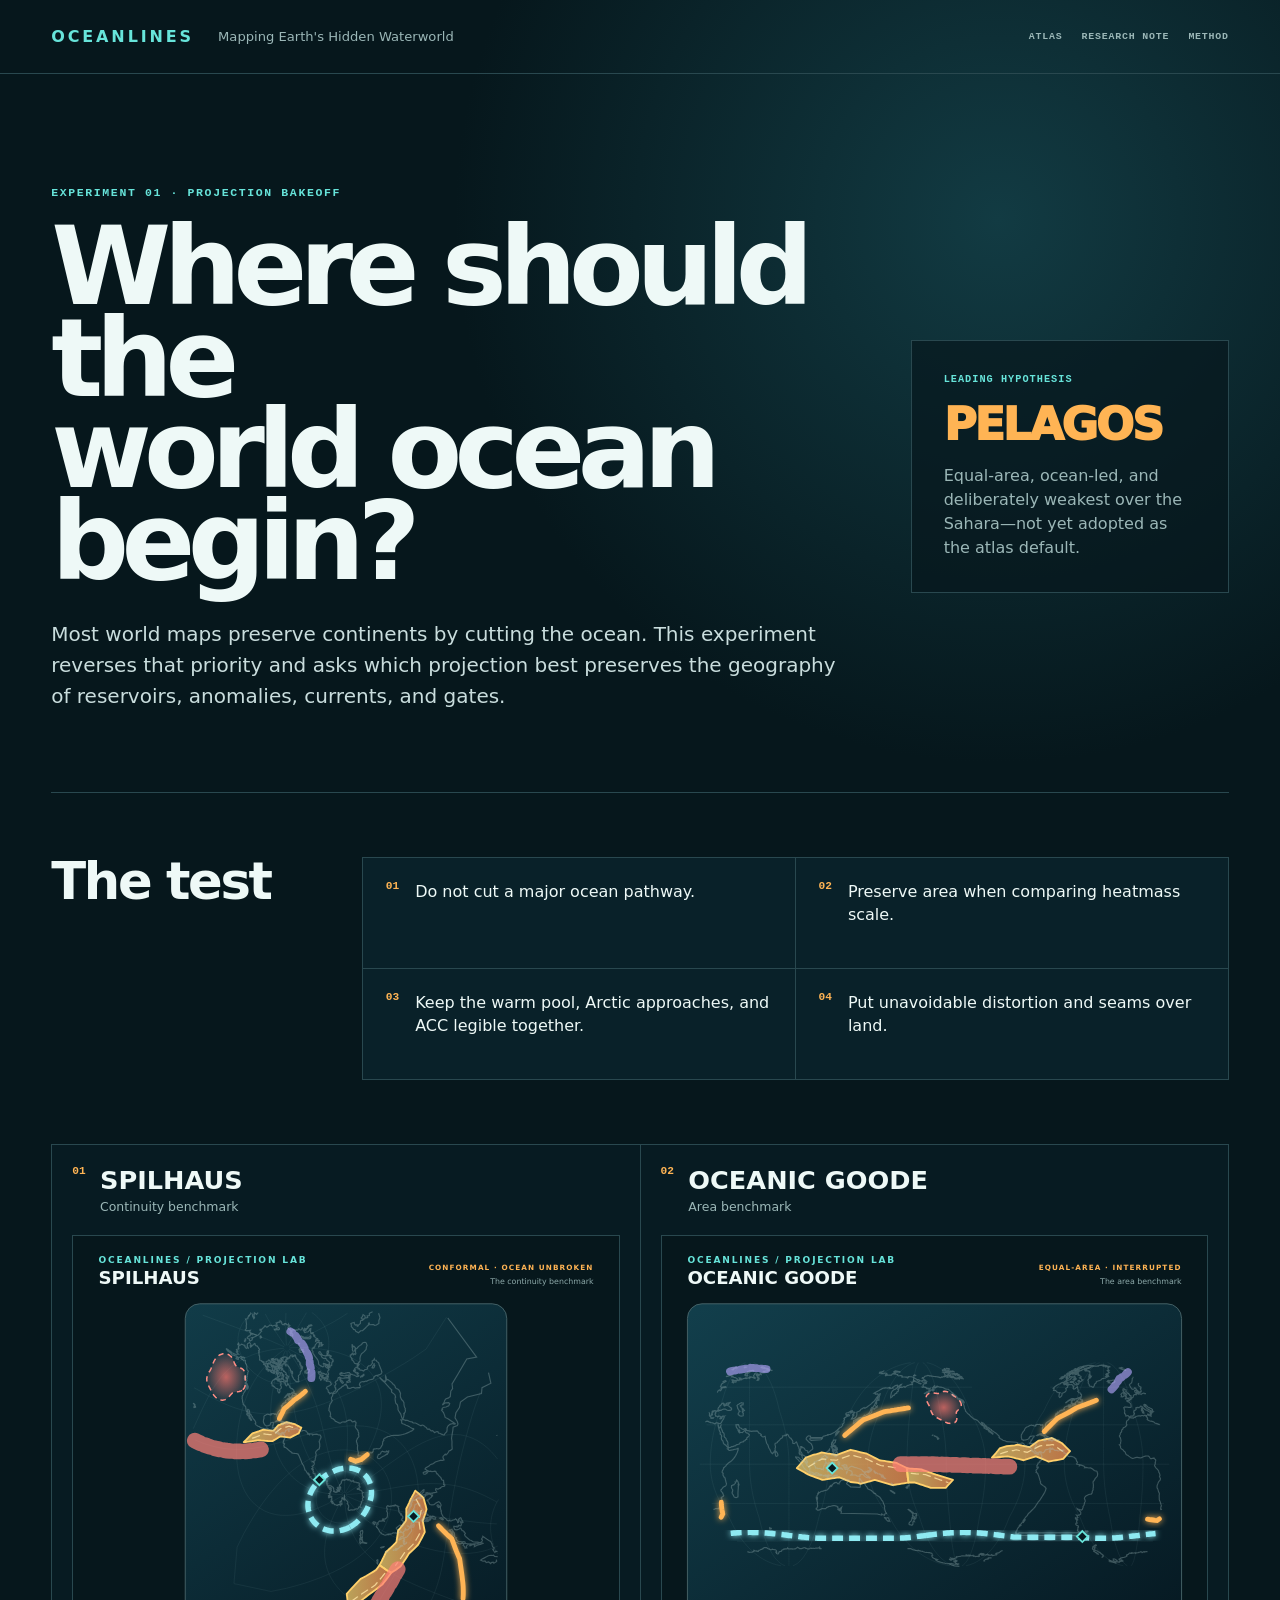
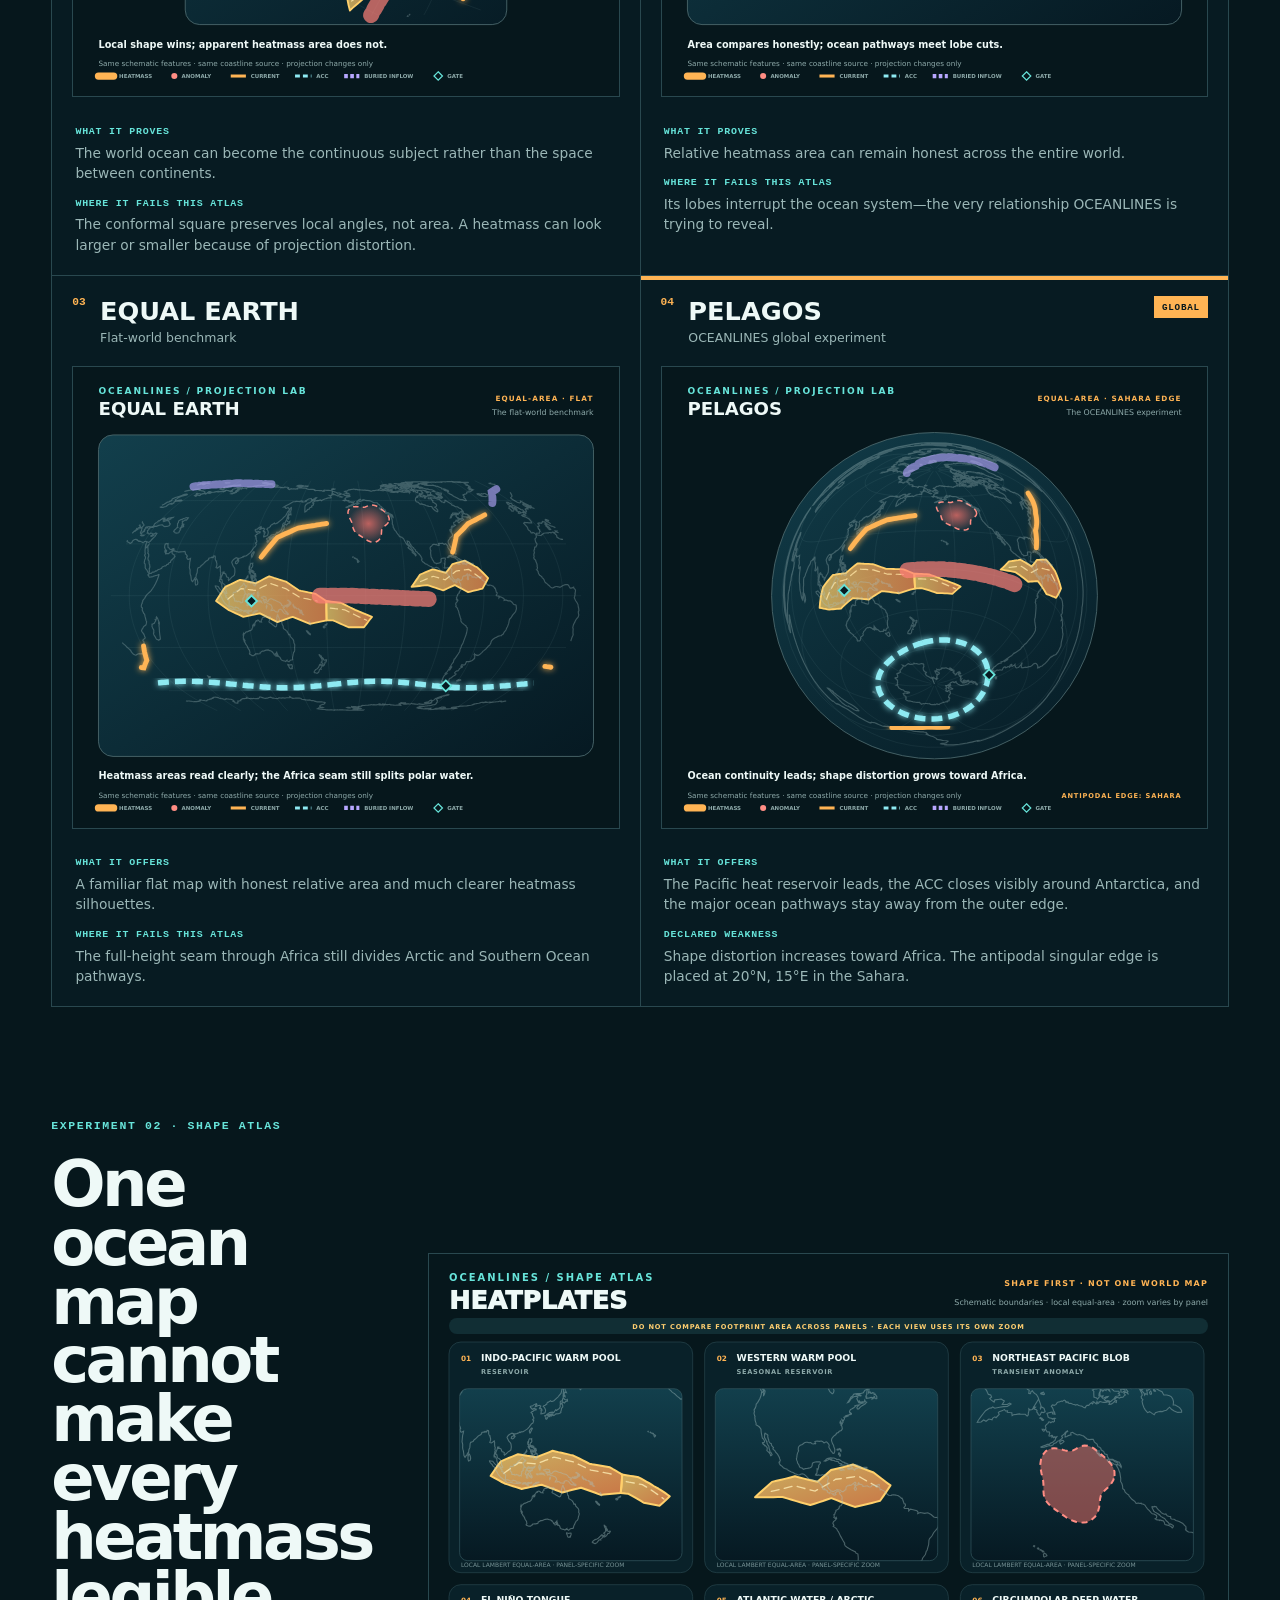
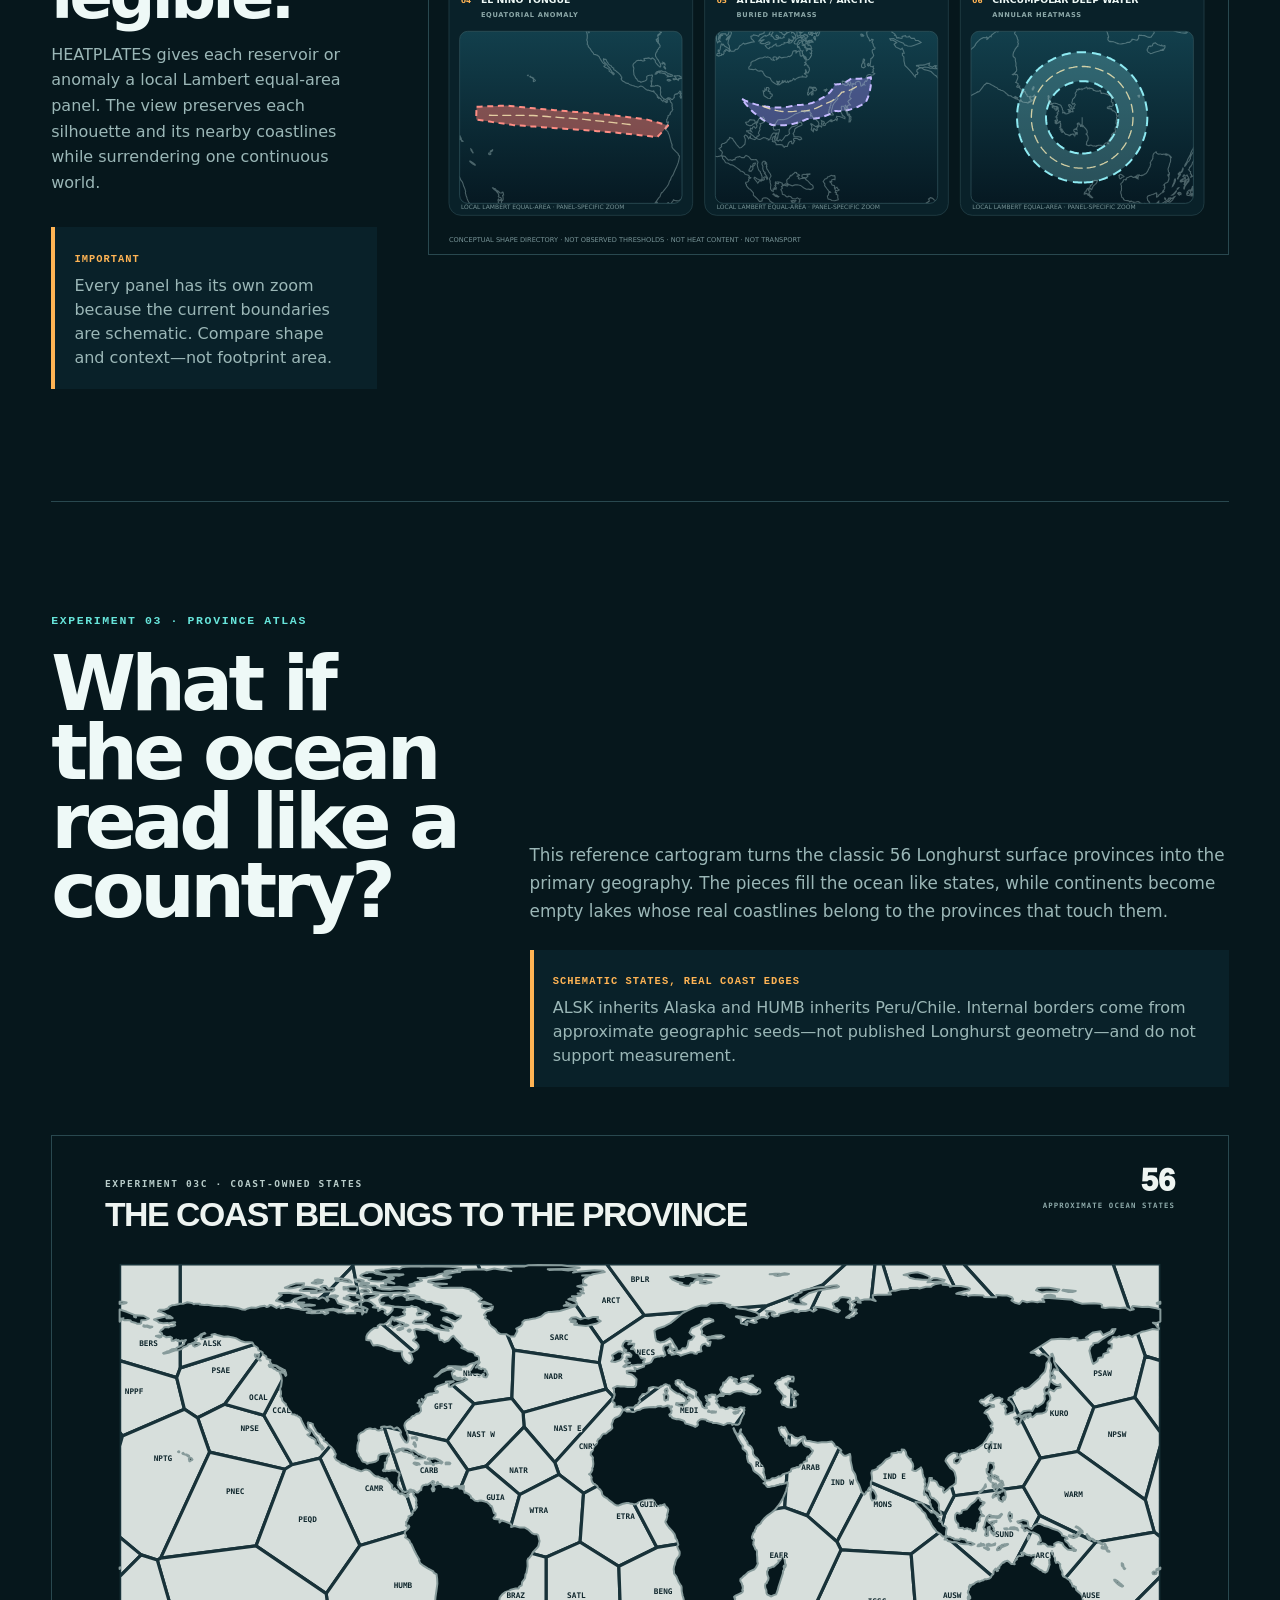
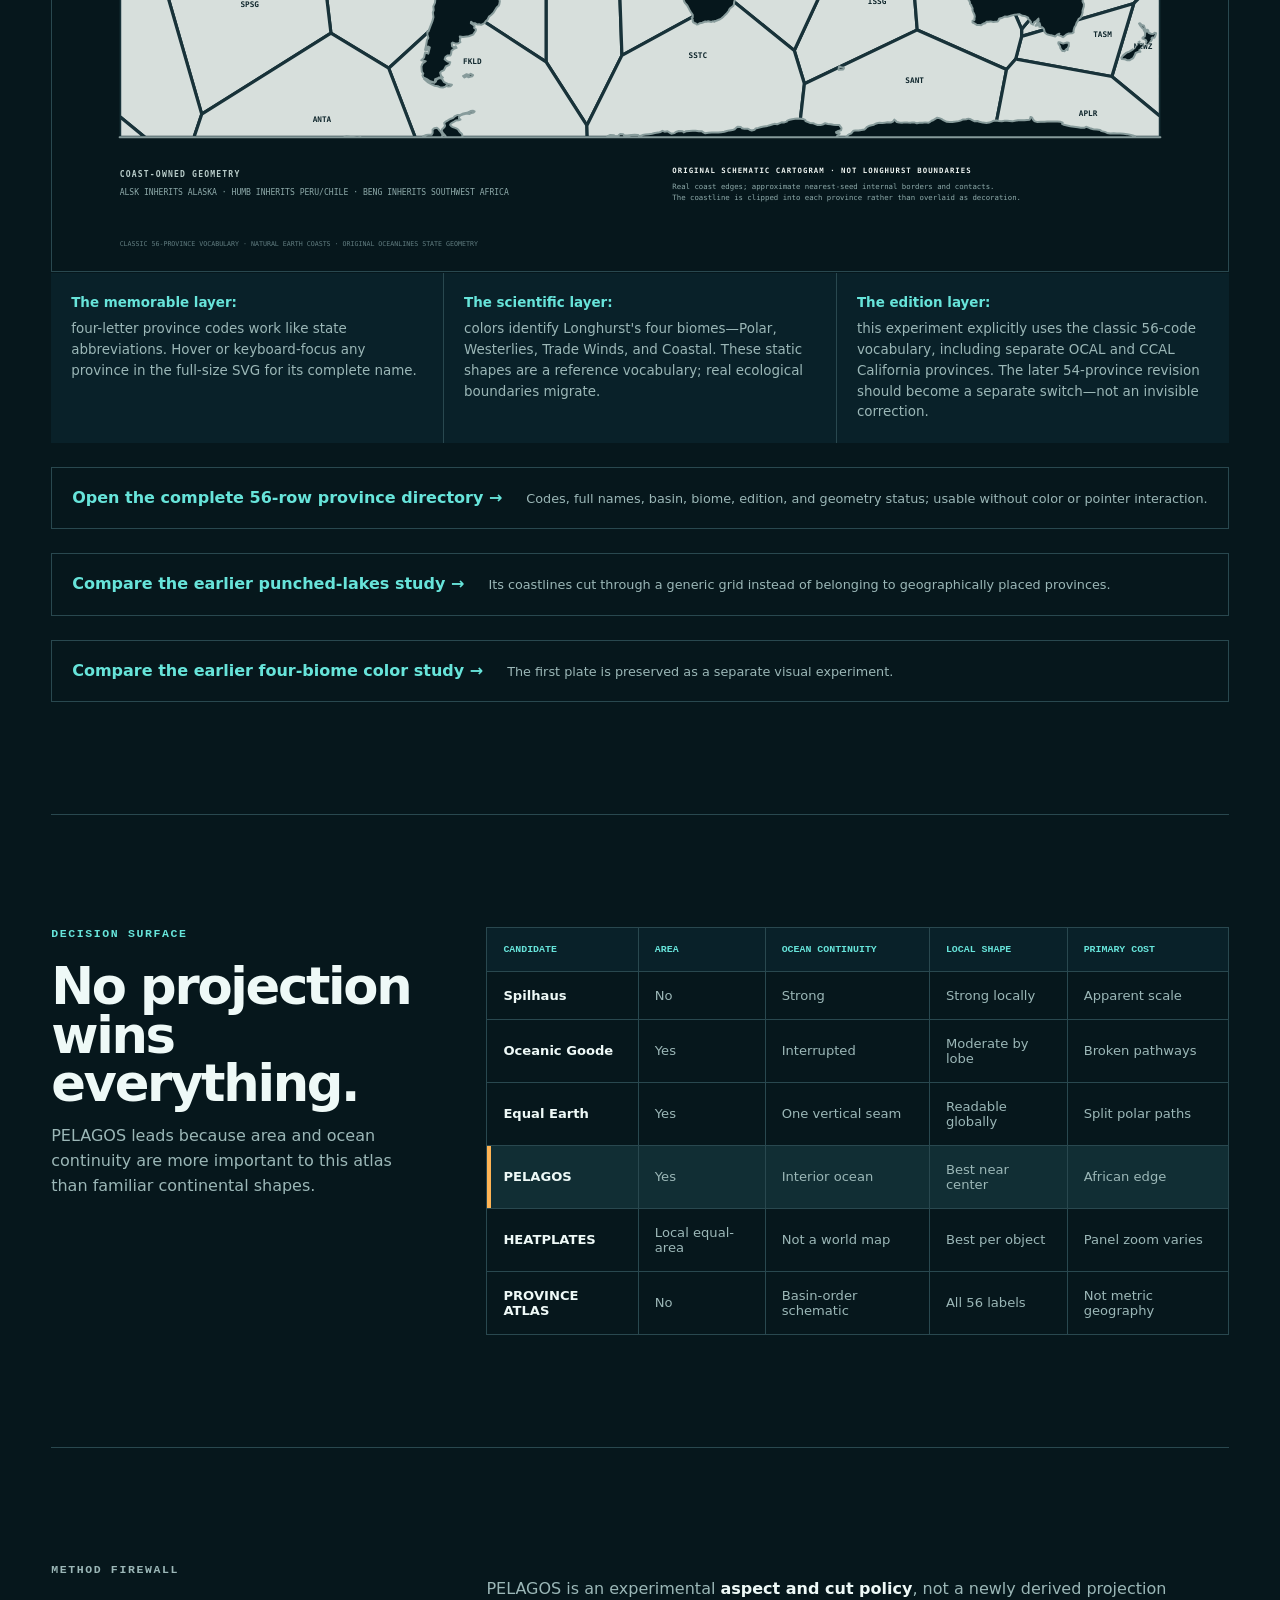
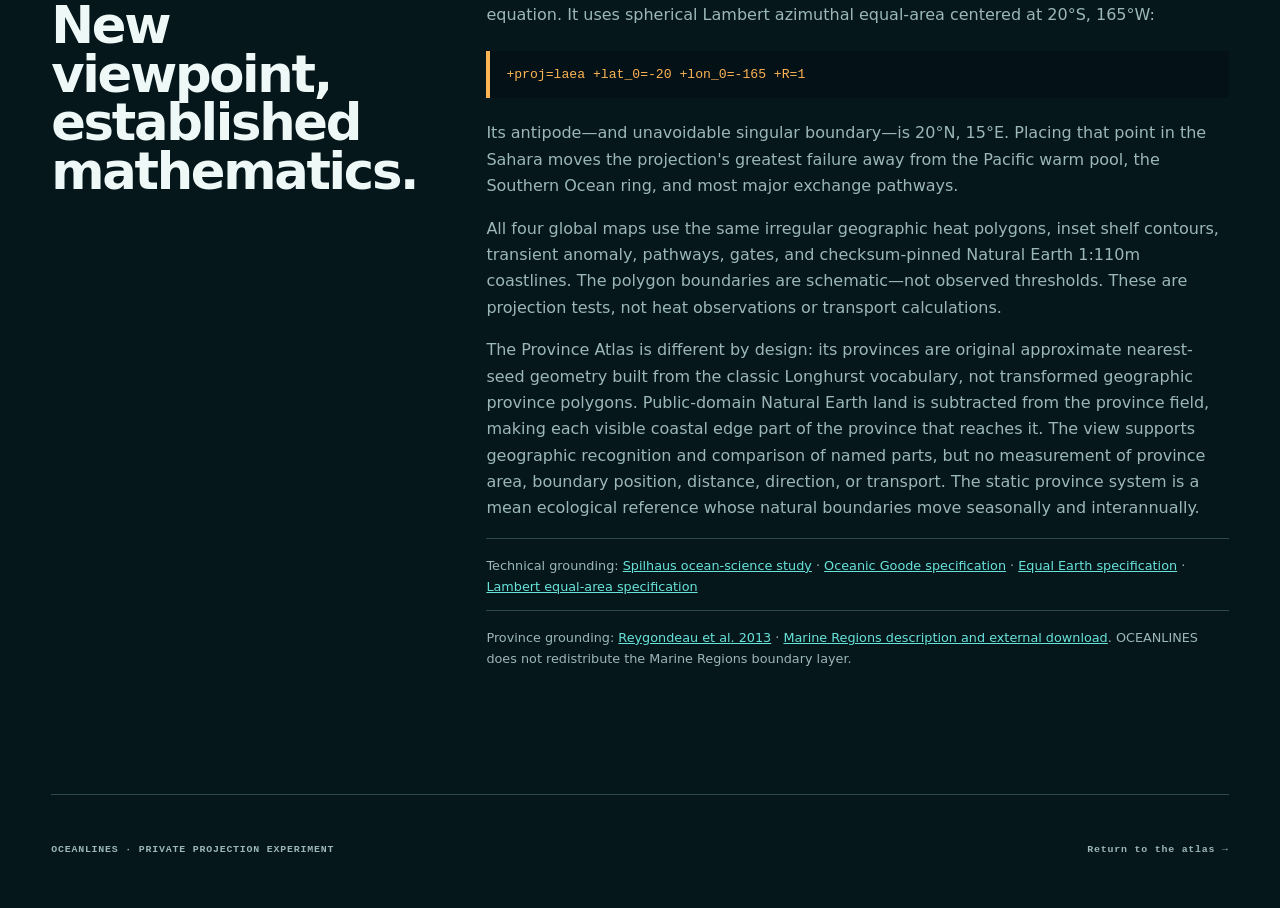
==== commit ef5f37af: "Give ocean provinces their coastlines" ====
--- a/projections/index.html
+++ b/projections/index.html
@@ -71,17 +71,18 @@
       <div class="province-atlas-copy">
         <p class="eyebrow">EXPERIMENT 03 · PROVINCE ATLAS</p>
         <h2 id="province-atlas-title">What if the ocean read like a country?</h2>
-        <p>This reference cartogram turns the classic 56 Longhurst surface provinces into the primary geography. The Pacific, Indian, and Atlantic become the broad body of the map; real coastlines survive only as horizontally compressed continental fingerprints.</p>
-        <div class="province-atlas-rule"><strong>Cartogram, not projection</strong><p>It preserves basin order and a readable regional grouping—not geographic area, distance, direction, exact adjacency, or exact contact with land.</p></div>
+        <p>This reference cartogram turns the classic 56 Longhurst surface provinces into the primary geography. The pieces fill the ocean like states, while continents become empty lakes whose real coastlines belong to the provinces that touch them.</p>
+        <div class="province-atlas-rule"><strong>Schematic states, real coast edges</strong><p>ALSK inherits Alaska and HUMB inherits Peru/Chile. Internal borders come from approximate geographic seeds—not published Longhurst geometry—and do not support measurement.</p></div>
       </div>
-      <a class="province-atlas-figure" href="../figures/oceanlines-province-atlas-lakes.svg" target="_blank" rel="noopener"><img src="../figures/oceanlines-province-atlas-lakes.svg" alt="Monochrome state-map cartogram showing 56 labeled ocean provinces, with compressed real continental coastlines cut directly out of the surrounding province field like lakes."></a>
+      <a class="province-atlas-figure" href="../figures/oceanlines-province-atlas-coastal-states.svg" target="_blank" rel="noopener"><img src="../figures/oceanlines-province-atlas-coastal-states.svg" alt="Monochrome ocean-state cartogram showing 56 labeled provinces whose coastal pieces inherit recognizable real continental coastlines."></a>
       <div class="province-atlas-notes">
         <p><strong>The memorable layer:</strong> four-letter province codes work like state abbreviations. Hover or keyboard-focus any province in the full-size SVG for its complete name.</p>
         <p><strong>The scientific layer:</strong> colors identify Longhurst's four biomes—Polar, Westerlies, Trade Winds, and Coastal. These static shapes are a reference vocabulary; real ecological boundaries migrate.</p>
         <p><strong>The edition layer:</strong> this experiment explicitly uses the classic 56-code vocabulary, including separate OCAL and CCAL California provinces. The later 54-province revision should become a separate switch—not an invisible correction.</p>
       </div>
       <p class="province-directory-link"><a href="../research/longhurst-province-reference.csv">Open the complete 56-row province directory →</a><span>Codes, full names, basin, biome, edition, and geometry status; usable without color or pointer interaction.</span></p>
-      <p class="province-directory-link"><a href="../figures/oceanlines-province-atlas.svg">Compare the earlier four-biome color study →</a><span>The monochrome lakes study is now primary; the previous plate is preserved as a separate visual experiment.</span></p>
+      <p class="province-directory-link"><a href="../figures/oceanlines-province-atlas-lakes.svg">Compare the earlier punched-lakes study →</a><span>Its coastlines cut through a generic grid instead of belonging to geographically placed provinces.</span></p>
+      <p class="province-directory-link"><a href="../figures/oceanlines-province-atlas.svg">Compare the earlier four-biome color study →</a><span>The first plate is preserved as a separate visual experiment.</span></p>
     </section>
 
     <section class="scorecard" aria-labelledby="scorecard-title">
@@ -106,7 +107,7 @@
         <code>+proj=laea +lat_0=-20 +lon_0=-165 +R=1</code>
         <p>Its antipode—and unavoidable singular boundary—is 20°N, 15°E. Placing that point in the Sahara moves the projection's greatest failure away from the Pacific warm pool, the Southern Ocean ring, and most major exchange pathways.</p>
         <p>All four global maps use the same irregular geographic heat polygons, inset shelf contours, transient anomaly, pathways, gates, and checksum-pinned Natural Earth 1:110m coastlines. The polygon boundaries are schematic—not observed thresholds. These are projection tests, not heat observations or transport calculations.</p>
-        <p>The Province Atlas is different by design: its provinces are original cartogram geometry built from the classic Longhurst vocabulary, not transformed geographic province polygons. Public-domain Natural Earth coastlines are compressed into narrow orientation seams; their horizontal shape is intentionally distorted. The view supports recognition and comparison of named parts, but no measurement of area, distance, direction, or transport. The static province system is a mean ecological reference whose natural boundaries move seasonally and interannually.</p>
+        <p>The Province Atlas is different by design: its provinces are original approximate nearest-seed geometry built from the classic Longhurst vocabulary, not transformed geographic province polygons. Public-domain Natural Earth land is subtracted from the province field, making each visible coastal edge part of the province that reaches it. The view supports geographic recognition and comparison of named parts, but no measurement of province area, boundary position, distance, direction, or transport. The static province system is a mean ecological reference whose natural boundaries move seasonally and interannually.</p>
         <p class="sources">Technical grounding: <a href="https://doi.org/10.1038/s41597-023-02309-6">Spilhaus ocean-science study</a> · <a href="https://proj.org/en/stable/operations/projections/igh_o.html">Oceanic Goode specification</a> · <a href="https://proj.org/en/stable/operations/projections/eqearth.html">Equal Earth specification</a> · <a href="https://proj.org/en/stable/operations/projections/laea.html">Lambert equal-area specification</a></p>
         <p class="sources">Province grounding: <a href="https://doi.org/10.1002/gbc.20089">Reygondeau et al. 2013</a> · <a href="https://www.marineregions.org/sources.php#longhurst">Marine Regions description and external download</a>. OCEANLINES does not redistribute the Marine Regions boundary layer.</p>
       </div>
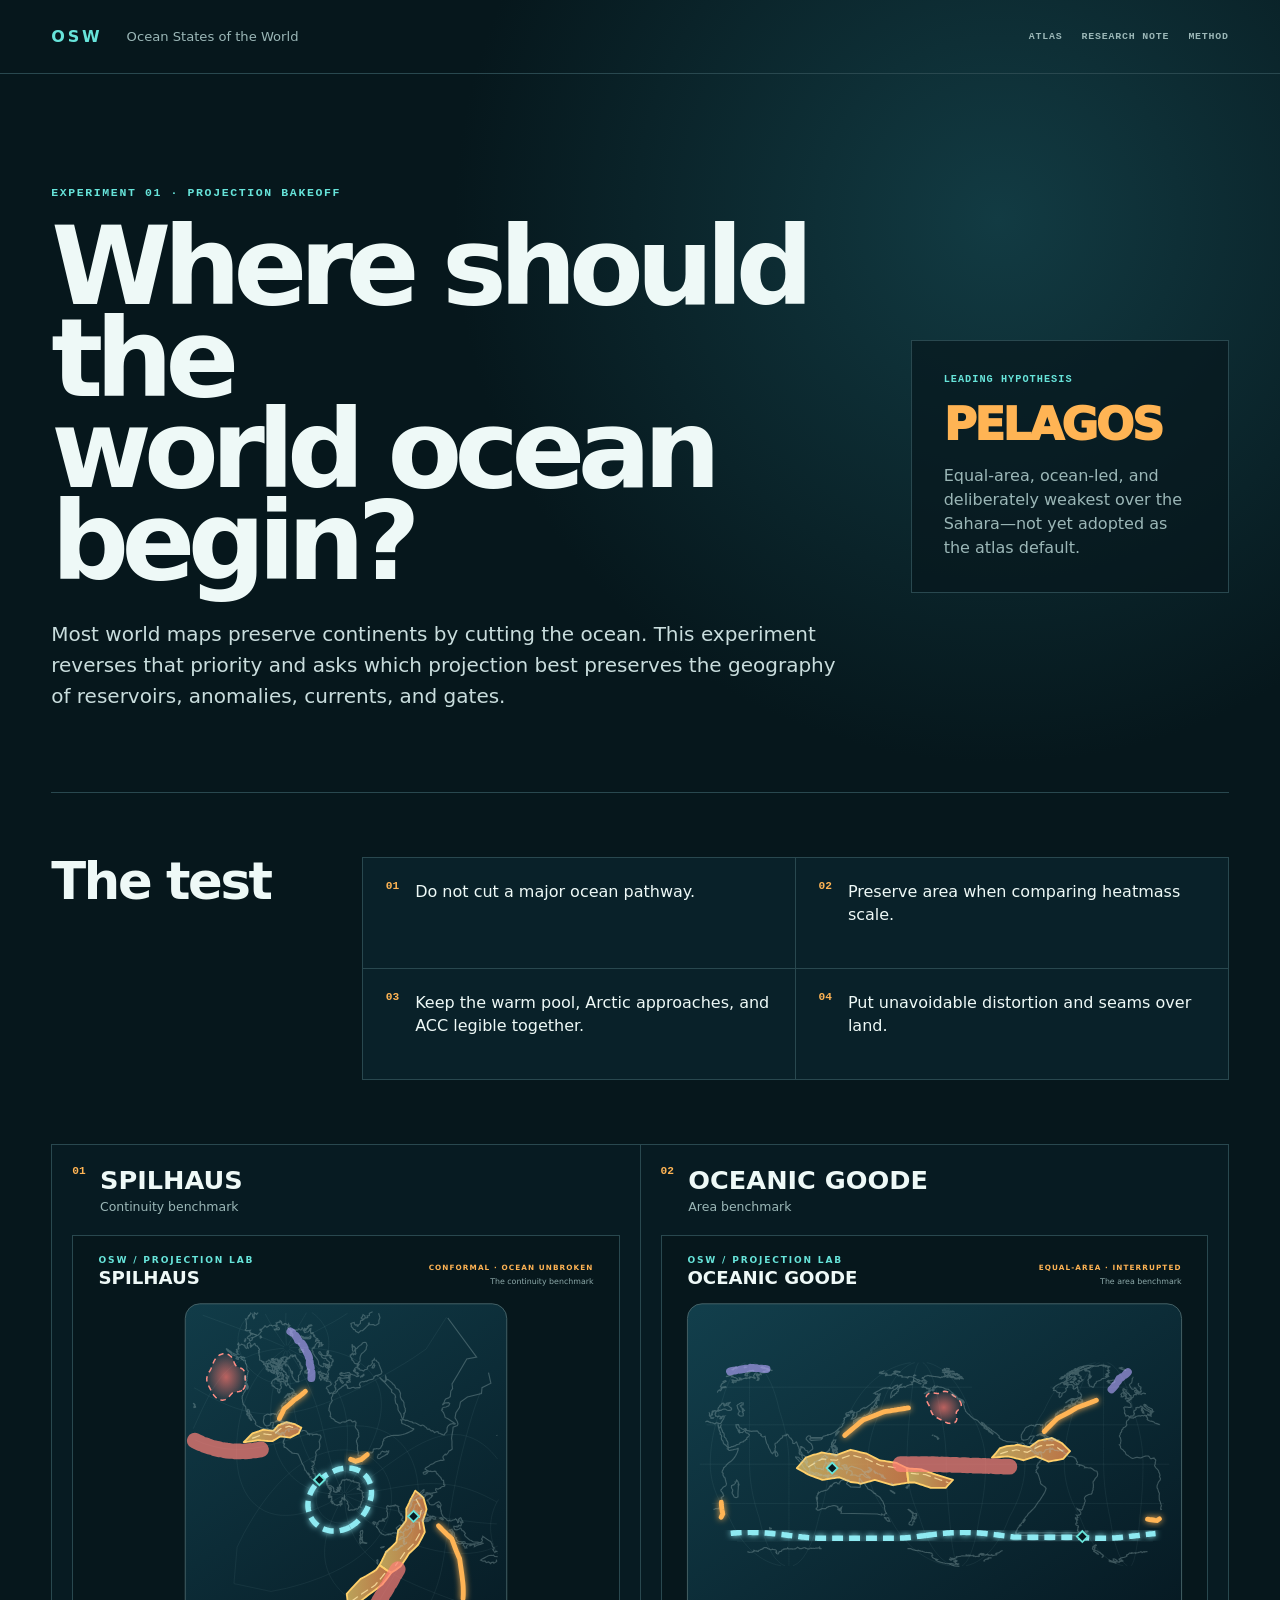
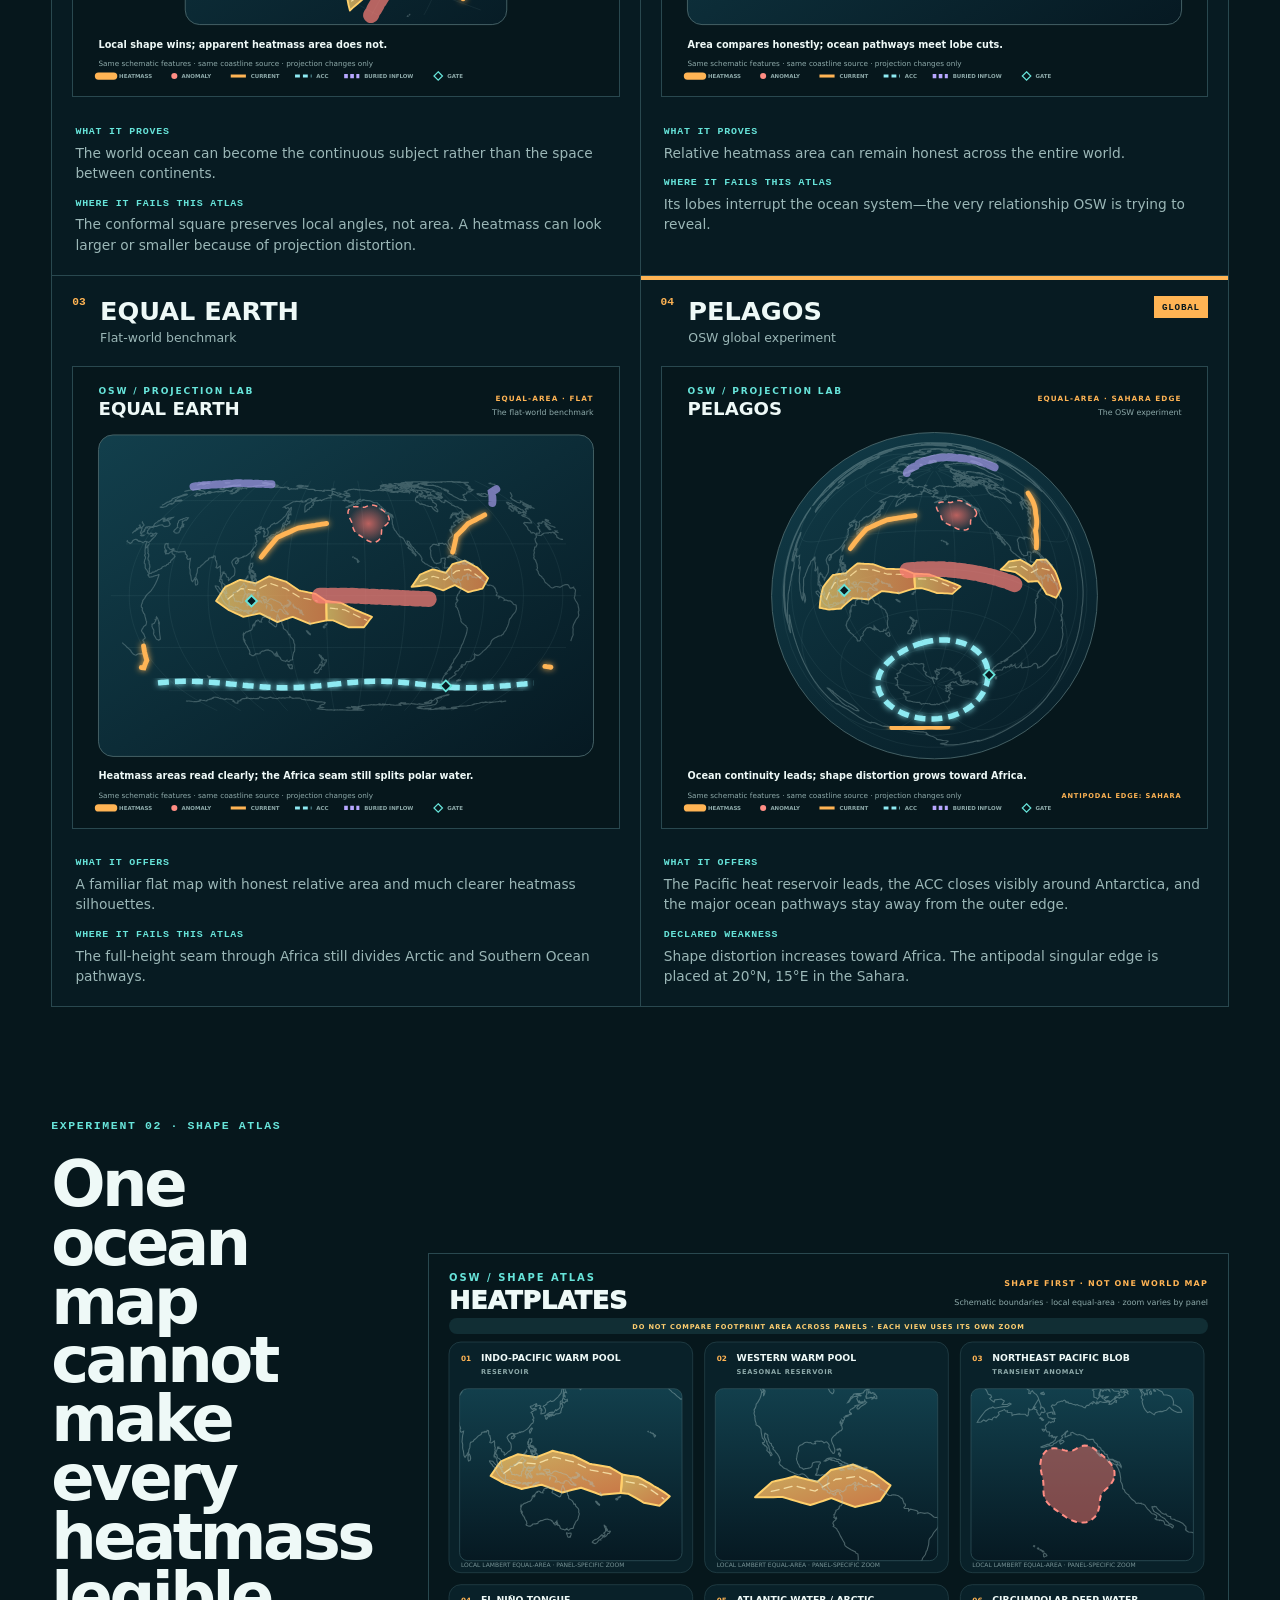
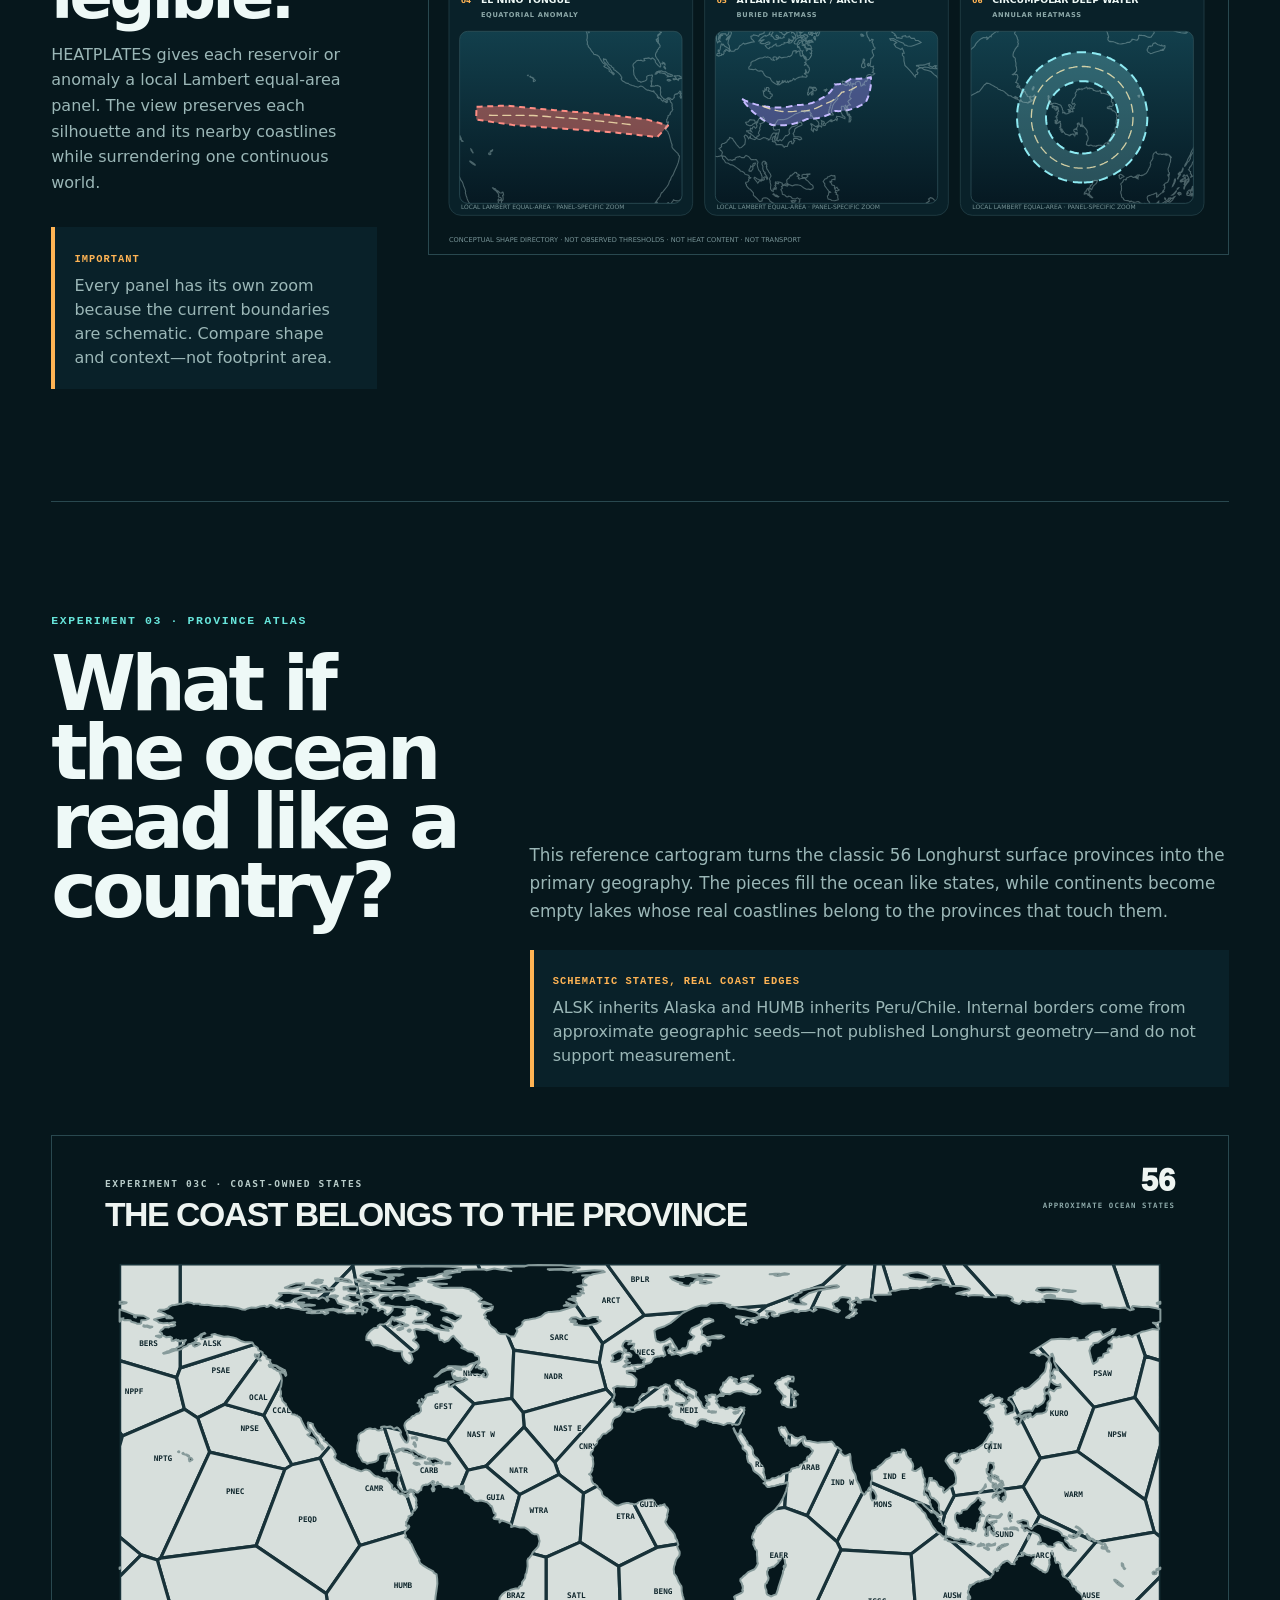
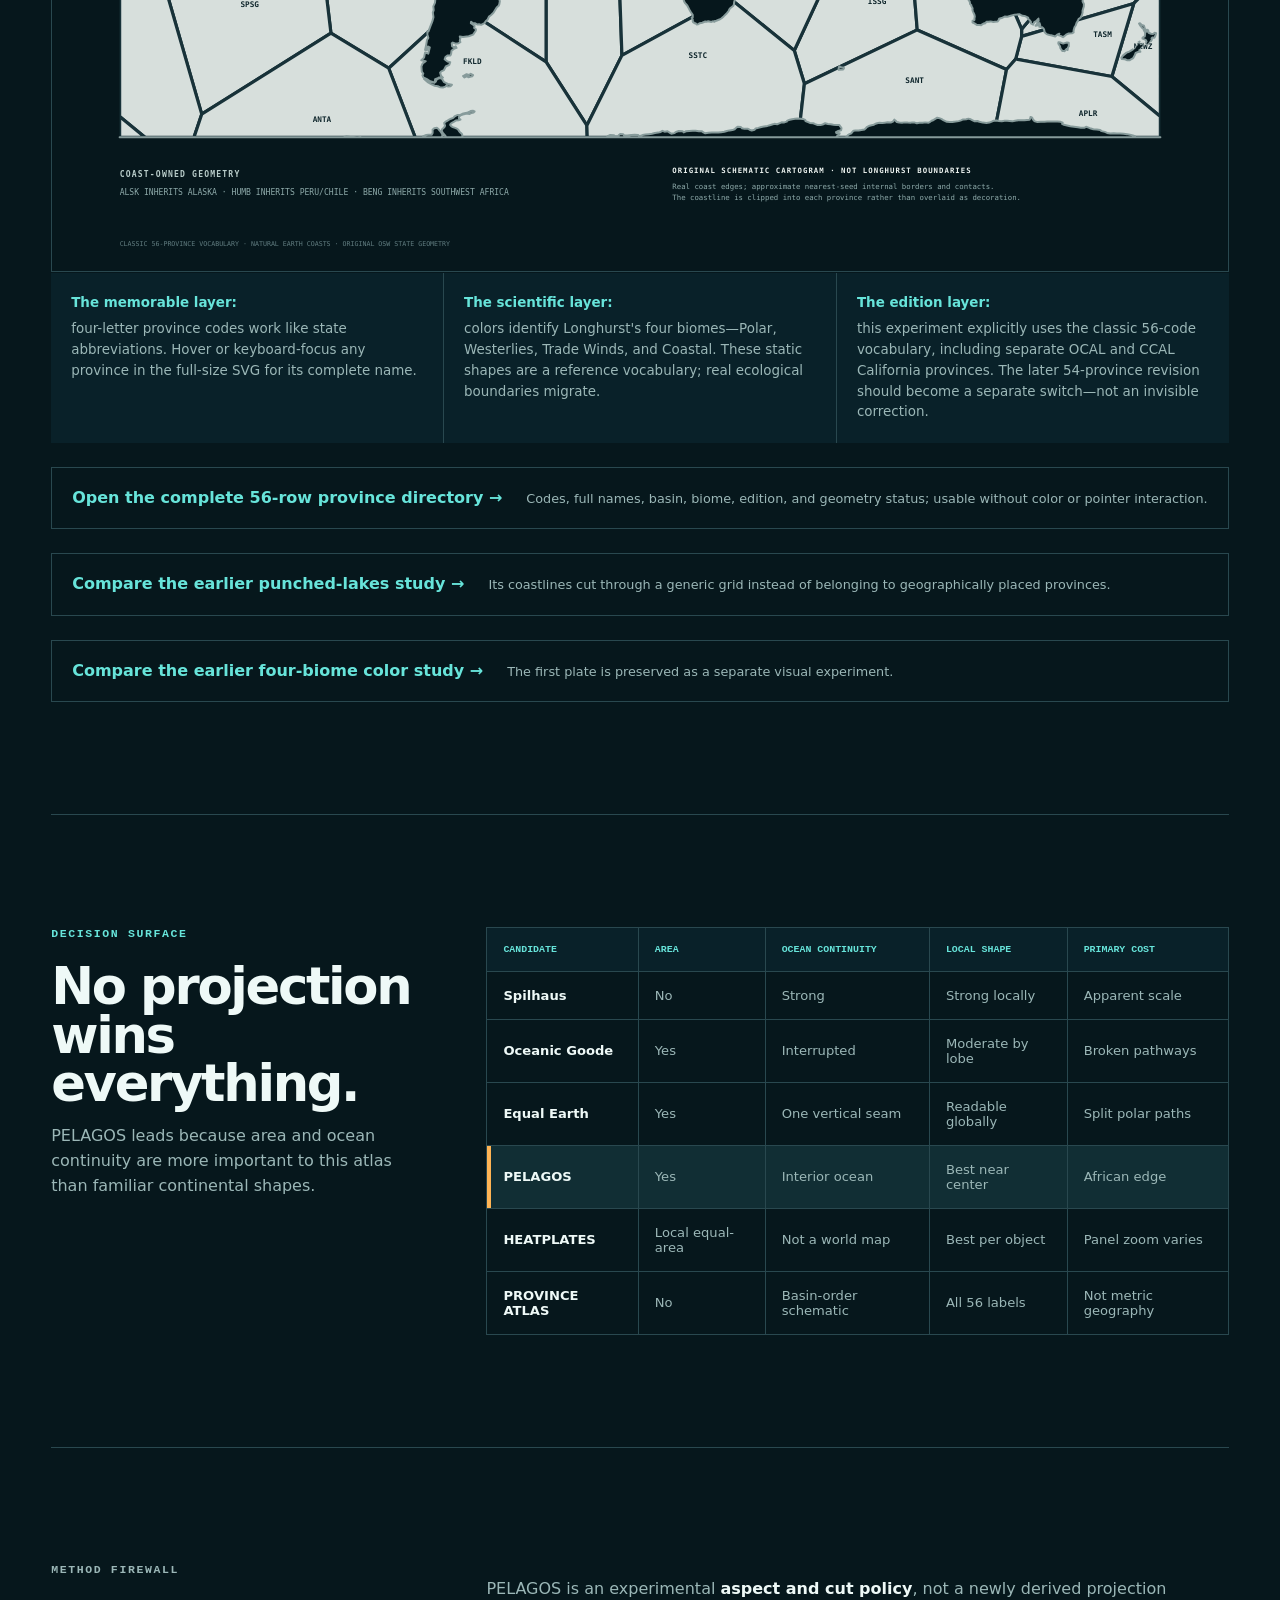
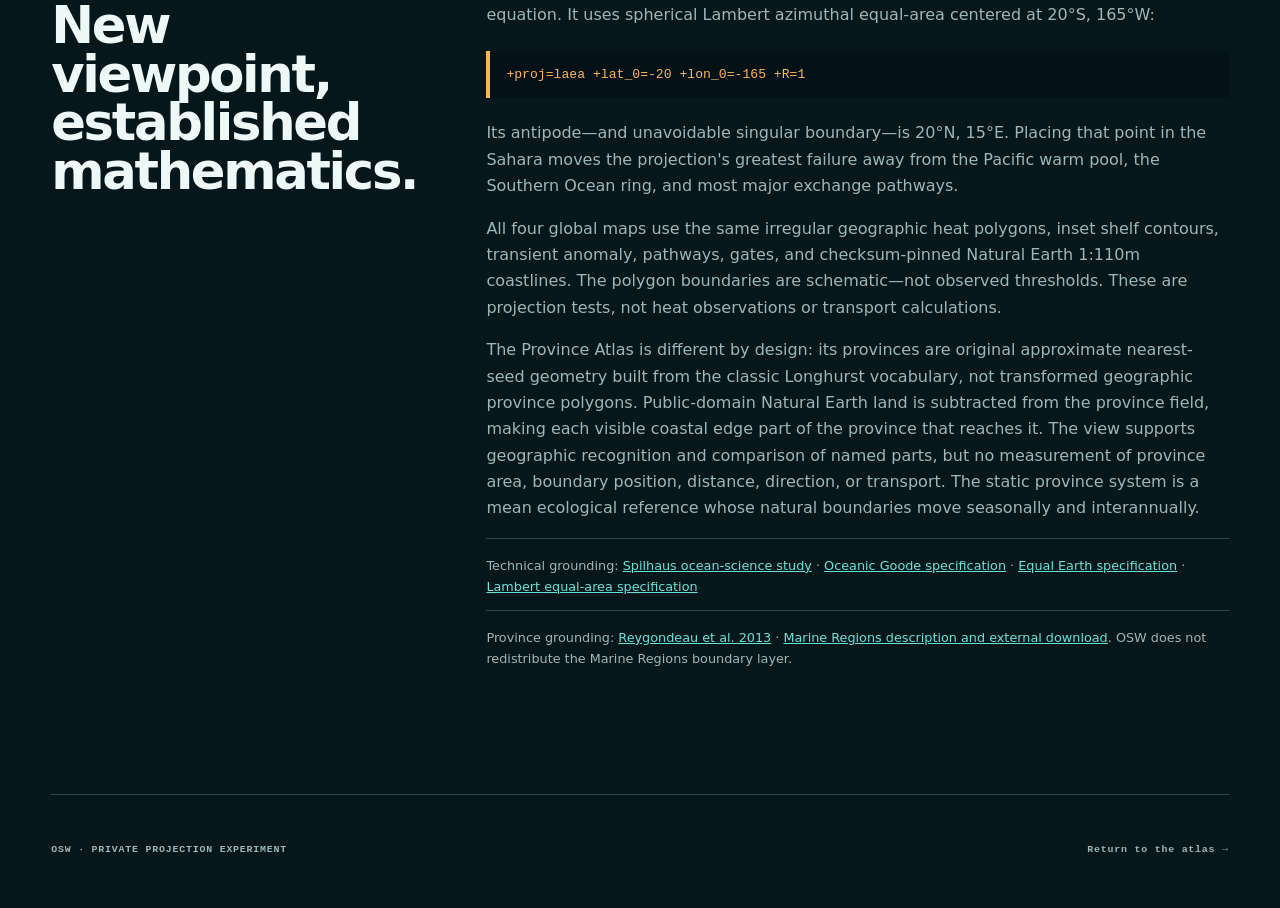
==== commit 4eccc1a1: "Rename project to OSW" ====
--- a/projections/index.html
+++ b/projections/index.html
@@ -3,14 +3,14 @@
 <head>
   <meta charset="utf-8">
   <meta name="viewport" content="width=device-width,initial-scale=1">
-  <meta name="description" content="OCEANLINES projection laboratory comparing Spilhaus, Oceanic Goode, Equal Earth, experimental PELAGOS, and local HEATPLATES.">
-  <title>Projection Laboratory · OCEANLINES</title>
+  <meta name="description" content="OSW projection laboratory comparing Spilhaus, Oceanic Goode, Equal Earth, experimental PELAGOS, and local HEATPLATES.">
+  <title>Projection Laboratory · OSW</title>
   <link rel="stylesheet" href="styles.css">
 </head>
 <body>
   <header class="masthead">
-    <a class="wordmark" href="../">OCEANLINES</a>
-    <p>Mapping Earth's Hidden Waterworld</p>
+    <a class="wordmark" href="../">OSW</a>
+    <p>Ocean States of the World</p>
     <nav aria-label="Primary"><a href="../atlas/">Atlas</a><a href="../research/">Research note</a><a href="../atlas/README.md">Method</a></nav>
   </header>
 
@@ -35,24 +35,24 @@
     <section class="candidates" aria-label="Projection candidates">
       <article>
         <header><span>01</span><div><h2>Spilhaus</h2><p>Continuity benchmark</p></div></header>
-        <a href="../figures/oceanlines-projection-spilhaus.svg" target="_blank" rel="noopener"><img src="../figures/oceanlines-projection-spilhaus.svg" alt="Spilhaus projection with a connected world ocean, distorted heatmass areas, an enclosed Antarctic Circumpolar Current, and fragmented continents."></a>
+        <a href="../figures/osw-projection-spilhaus.svg" target="_blank" rel="noopener"><img src="../figures/osw-projection-spilhaus.svg" alt="Spilhaus projection with a connected world ocean, distorted heatmass areas, an enclosed Antarctic Circumpolar Current, and fragmented continents."></a>
         <div class="verdict"><strong>What it proves</strong><p>The world ocean can become the continuous subject rather than the space between continents.</p><strong>Where it fails this atlas</strong><p>The conformal square preserves local angles, not area. A heatmass can look larger or smaller because of projection distortion.</p></div>
       </article>
 
       <article>
         <header><span>02</span><div><h2>Oceanic Goode</h2><p>Area benchmark</p></div></header>
-        <a href="../figures/oceanlines-projection-oceanic-goode.svg" target="_blank" rel="noopener"><img src="../figures/oceanlines-projection-oceanic-goode.svg" alt="Oceanic Goode equal-area projection showing honest relative area but interruptions across the global ocean and current paths."></a>
-        <div class="verdict"><strong>What it proves</strong><p>Relative heatmass area can remain honest across the entire world.</p><strong>Where it fails this atlas</strong><p>Its lobes interrupt the ocean system—the very relationship OCEANLINES is trying to reveal.</p></div>
+        <a href="../figures/osw-projection-oceanic-goode.svg" target="_blank" rel="noopener"><img src="../figures/osw-projection-oceanic-goode.svg" alt="Oceanic Goode equal-area projection showing honest relative area but interruptions across the global ocean and current paths."></a>
+        <div class="verdict"><strong>What it proves</strong><p>Relative heatmass area can remain honest across the entire world.</p><strong>Where it fails this atlas</strong><p>Its lobes interrupt the ocean system—the very relationship OSW is trying to reveal.</p></div>
       </article>
 
       <article>
         <header><span>03</span><div><h2>Equal Earth</h2><p>Flat-world benchmark</p></div></header>
-        <a href="../figures/oceanlines-projection-equal-earth.svg" target="_blank" rel="noopener"><img src="../figures/oceanlines-projection-equal-earth.svg" alt="South-Pacific-centered Equal Earth projection showing the defined heatmass areas prominently on a flat equal-area world map."></a>
+        <a href="../figures/osw-projection-equal-earth.svg" target="_blank" rel="noopener"><img src="../figures/osw-projection-equal-earth.svg" alt="South-Pacific-centered Equal Earth projection showing the defined heatmass areas prominently on a flat equal-area world map."></a>
         <div class="verdict"><strong>What it offers</strong><p>A familiar flat map with honest relative area and much clearer heatmass silhouettes.</p><strong>Where it fails this atlas</strong><p>The full-height seam through Africa still divides Arctic and Southern Ocean pathways.</p></div>
       </article>
       <article class="leading">
-        <header><span>04</span><div><h2>Pelagos</h2><p>OCEANLINES global experiment</p></div><em>GLOBAL</em></header>
-        <a href="../figures/oceanlines-projection-pelagos.svg" target="_blank" rel="noopener"><img src="../figures/oceanlines-projection-pelagos.svg" alt="PELAGOS equal-area circular projection centered in the South Pacific, showing tropical heat reservoirs across the middle and the Antarctic Circumpolar Current as a closed southern ring."></a>
+        <header><span>04</span><div><h2>Pelagos</h2><p>OSW global experiment</p></div><em>GLOBAL</em></header>
+        <a href="../figures/osw-projection-pelagos.svg" target="_blank" rel="noopener"><img src="../figures/osw-projection-pelagos.svg" alt="PELAGOS equal-area circular projection centered in the South Pacific, showing tropical heat reservoirs across the middle and the Antarctic Circumpolar Current as a closed southern ring."></a>
         <div class="verdict"><strong>What it offers</strong><p>The Pacific heat reservoir leads, the ACC closes visibly around Antarctica, and the major ocean pathways stay away from the outer edge.</p><strong>Declared weakness</strong><p>Shape distortion increases toward Africa. The antipodal singular edge is placed at 20°N, 15°E in the Sahara.</p></div>
       </article>
     </section>
@@ -64,7 +64,7 @@
         <p>HEATPLATES gives each reservoir or anomaly a local Lambert equal-area panel. The view preserves each silhouette and its nearby coastlines while surrendering one continuous world.</p>
         <div class="heatplates-rule"><strong>Important</strong><p>Every panel has its own zoom because the current boundaries are schematic. Compare shape and context—not footprint area.</p></div>
       </div>
-      <a class="heatplates-figure" href="../figures/oceanlines-heatplates.svg" target="_blank" rel="noopener"><img src="../figures/oceanlines-heatplates.svg" alt="HEATPLATES shape atlas with six separate flat local equal-area panels for the Indo-Pacific warm pool, Western warm pool, Northeast Pacific Blob, El Niño tongue, Atlantic Water in the Arctic, and Circumpolar Deep Water."></a>
+      <a class="heatplates-figure" href="../figures/osw-heatplates.svg" target="_blank" rel="noopener"><img src="../figures/osw-heatplates.svg" alt="HEATPLATES shape atlas with six separate flat local equal-area panels for the Indo-Pacific warm pool, Western warm pool, Northeast Pacific Blob, El Niño tongue, Atlantic Water in the Arctic, and Circumpolar Deep Water."></a>
     </section>
 
     <section class="province-atlas" aria-labelledby="province-atlas-title">
@@ -74,15 +74,15 @@
         <p>This reference cartogram turns the classic 56 Longhurst surface provinces into the primary geography. The pieces fill the ocean like states, while continents become empty lakes whose real coastlines belong to the provinces that touch them.</p>
         <div class="province-atlas-rule"><strong>Schematic states, real coast edges</strong><p>ALSK inherits Alaska and HUMB inherits Peru/Chile. Internal borders come from approximate geographic seeds—not published Longhurst geometry—and do not support measurement.</p></div>
       </div>
-      <a class="province-atlas-figure" href="../figures/oceanlines-province-atlas-coastal-states.svg" target="_blank" rel="noopener"><img src="../figures/oceanlines-province-atlas-coastal-states.svg" alt="Monochrome ocean-state cartogram showing 56 labeled provinces whose coastal pieces inherit recognizable real continental coastlines."></a>
+      <a class="province-atlas-figure" href="../figures/osw-province-atlas-coastal-states.svg" target="_blank" rel="noopener"><img src="../figures/osw-province-atlas-coastal-states.svg" alt="Monochrome ocean-state cartogram showing 56 labeled provinces whose coastal pieces inherit recognizable real continental coastlines."></a>
       <div class="province-atlas-notes">
         <p><strong>The memorable layer:</strong> four-letter province codes work like state abbreviations. Hover or keyboard-focus any province in the full-size SVG for its complete name.</p>
         <p><strong>The scientific layer:</strong> colors identify Longhurst's four biomes—Polar, Westerlies, Trade Winds, and Coastal. These static shapes are a reference vocabulary; real ecological boundaries migrate.</p>
         <p><strong>The edition layer:</strong> this experiment explicitly uses the classic 56-code vocabulary, including separate OCAL and CCAL California provinces. The later 54-province revision should become a separate switch—not an invisible correction.</p>
       </div>
       <p class="province-directory-link"><a href="../research/longhurst-province-reference.csv">Open the complete 56-row province directory →</a><span>Codes, full names, basin, biome, edition, and geometry status; usable without color or pointer interaction.</span></p>
-      <p class="province-directory-link"><a href="../figures/oceanlines-province-atlas-lakes.svg">Compare the earlier punched-lakes study →</a><span>Its coastlines cut through a generic grid instead of belonging to geographically placed provinces.</span></p>
-      <p class="province-directory-link"><a href="../figures/oceanlines-province-atlas.svg">Compare the earlier four-biome color study →</a><span>The first plate is preserved as a separate visual experiment.</span></p>
+      <p class="province-directory-link"><a href="../figures/osw-province-atlas-lakes.svg">Compare the earlier punched-lakes study →</a><span>Its coastlines cut through a generic grid instead of belonging to geographically placed provinces.</span></p>
+      <p class="province-directory-link"><a href="../figures/osw-province-atlas.svg">Compare the earlier four-biome color study →</a><span>The first plate is preserved as a separate visual experiment.</span></p>
     </section>
 
     <section class="scorecard" aria-labelledby="scorecard-title">
@@ -109,11 +109,11 @@
         <p>All four global maps use the same irregular geographic heat polygons, inset shelf contours, transient anomaly, pathways, gates, and checksum-pinned Natural Earth 1:110m coastlines. The polygon boundaries are schematic—not observed thresholds. These are projection tests, not heat observations or transport calculations.</p>
         <p>The Province Atlas is different by design: its provinces are original approximate nearest-seed geometry built from the classic Longhurst vocabulary, not transformed geographic province polygons. Public-domain Natural Earth land is subtracted from the province field, making each visible coastal edge part of the province that reaches it. The view supports geographic recognition and comparison of named parts, but no measurement of province area, boundary position, distance, direction, or transport. The static province system is a mean ecological reference whose natural boundaries move seasonally and interannually.</p>
         <p class="sources">Technical grounding: <a href="https://doi.org/10.1038/s41597-023-02309-6">Spilhaus ocean-science study</a> · <a href="https://proj.org/en/stable/operations/projections/igh_o.html">Oceanic Goode specification</a> · <a href="https://proj.org/en/stable/operations/projections/eqearth.html">Equal Earth specification</a> · <a href="https://proj.org/en/stable/operations/projections/laea.html">Lambert equal-area specification</a></p>
-        <p class="sources">Province grounding: <a href="https://doi.org/10.1002/gbc.20089">Reygondeau et al. 2013</a> · <a href="https://www.marineregions.org/sources.php#longhurst">Marine Regions description and external download</a>. OCEANLINES does not redistribute the Marine Regions boundary layer.</p>
+        <p class="sources">Province grounding: <a href="https://doi.org/10.1002/gbc.20089">Reygondeau et al. 2013</a> · <a href="https://www.marineregions.org/sources.php#longhurst">Marine Regions description and external download</a>. OSW does not redistribute the Marine Regions boundary layer.</p>
       </div>
     </section>
   </main>
 
-  <footer><span>OCEANLINES · PRIVATE PROJECTION EXPERIMENT</span><a href="../atlas/">Return to the atlas →</a></footer>
+  <footer><span>OSW · PRIVATE PROJECTION EXPERIMENT</span><a href="../atlas/">Return to the atlas →</a></footer>
 </body>
 </html>
